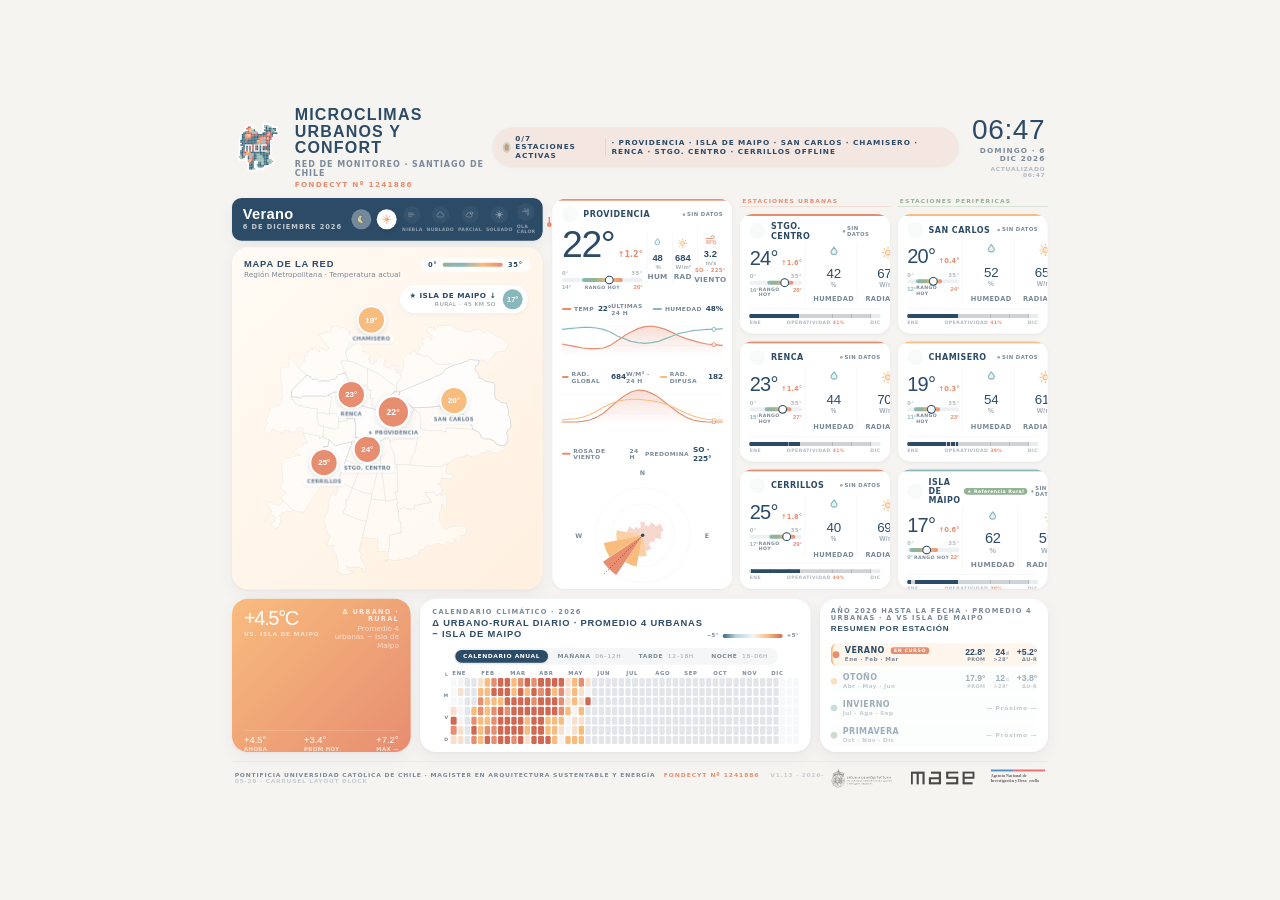
==== index.html @ af2dc2bb "Add files via upload" ====
<!DOCTYPE html>
<html lang="es">
<head>
<meta charset="UTF-8">
<meta name="viewport" content="width=device-width, initial-scale=1">
<meta name="format-detection" content="telephone=no">
<meta name="apple-mobile-web-app-capable" content="yes">
<title>MUC — Microclimas Urbanos y Confort</title>
<link rel="stylesheet" href="style.css">
</head>
<body>

<div class="dashboard-wrap">
  <div class="dashboard" id="dashboard">



    <!-- HEADER -->
    <header class="bar">
      <div class="brand">
        <div class="logo-muc"></div>
        <div class="brand-text">
          <h1 class="heading-font">Microclimas Urbanos y Confort</h1>
          <p>Red de monitoreo · Santiago de Chile</p>
          <div class="fondecyt">FONDECYT Nº 1241886</div>
        </div>
      </div>
      <div class="status-cluster">
        <div class="net-pill" id="netPill"><div class="pulse"></div><span id="netPillText">7/7 Estaciones activas</span><span class="net-offline" id="netOffline" hidden></span></div>
        <div class="clock">
          <div class="time">14:23</div>
          <div class="date">VIERNES · 15 MAY 2026</div>
          <div class="last-update" id="lastUpdate">·</div>
        </div>
      </div>
    </header>

    <!-- MAIN GRID -->
    <div class="main-grid">

      <!-- Left column: daily strip + map -->
      <div class="map-column">

      <!-- DAILY STRIP (now same width as map) -->
    <div class="daily-strip">
      <div class="ds-season">
        <div class="label">Otoño</div>
        <div class="date">15 DE MAYO 2026</div>
      </div>
      <div class="ds-divider"></div>
      <div class="ds-ampm">
        <div class="ds-ampm-icon inactive">
          <svg viewBox="0 0 32 32" fill="none">
            <path d="M21 5 A12 12 0 1 0 25 24 A10 10 0 0 1 21 5 Z" fill="#F4E2A5" stroke="#2C4B66" stroke-width="1.3" stroke-linejoin="round"/>
            <circle cx="9" cy="10" r="0.7" fill="#2C4B66"/>
            <circle cx="6" cy="18" r="0.5" fill="#2C4B66"/>
            <circle cx="13" cy="24" r="0.4" fill="#2C4B66"/>
          </svg>
        </div>
        <div class="ds-ampm-icon">
          <svg viewBox="0 0 32 32" fill="none" stroke="#2C4B66" stroke-width="2" stroke-linecap="round">
            <circle cx="16" cy="16" r="5" fill="#F8BC7E" stroke="#E78D70"/>
            <g stroke="#E78D70">
              <line x1="16" y1="4" x2="16" y2="7"/><line x1="16" y1="25" x2="16" y2="28"/>
              <line x1="4" y1="16" x2="7" y2="16"/><line x1="25" y1="16" x2="28" y2="16"/>
              <line x1="7.5" y1="7.5" x2="9.5" y2="9.5"/><line x1="22.5" y1="22.5" x2="24.5" y2="24.5"/>
              <line x1="7.5" y1="24.5" x2="9.5" y2="22.5"/><line x1="22.5" y1="9.5" x2="24.5" y2="7.5"/>
            </g>
          </svg>
        </div>
      </div>
      <div class="ds-divider"></div>
      <div class="ds-conditions">
        <div class="ds-condition"><div class="ds-condition-icon"><svg viewBox="0 0 24 24" fill="none" stroke="currentColor" stroke-width="1.5" stroke-linecap="round"><line x1="3" y1="8" x2="14" y2="8"/><line x1="3" y1="12" x2="18" y2="12"/><line x1="3" y1="16" x2="12" y2="16"/></svg></div><div class="ds-condition-label">Niebla</div></div>
        <div class="ds-condition"><div class="ds-condition-icon"><svg viewBox="0 0 24 24" fill="none" stroke="currentColor" stroke-width="1.5" stroke-linecap="round" stroke-linejoin="round"><path d="M6,18 a4,4 0 0 1 0,-8 a5,5 0 0 1 10,0 a4,4 0 0 1 0,8 Z"/></svg></div><div class="ds-condition-label">Nublado</div></div>
        <div class="ds-condition"><div class="ds-condition-icon"><svg viewBox="0 0 24 24" fill="none" stroke="currentColor" stroke-width="1.5" stroke-linecap="round" stroke-linejoin="round"><circle cx="16" cy="8" r="3"/><path d="M5,18 a3.5,3.5 0 0 1 0,-7 a4.5,4.5 0 0 1 9,0 a3.5,3.5 0 0 1 0,7 Z"/></svg></div><div class="ds-condition-label">Parcial</div></div>
        <div class="ds-condition active"><div class="ds-condition-icon"><svg viewBox="0 0 24 24" fill="none" stroke="currentColor" stroke-width="2" stroke-linecap="round"><circle cx="12" cy="12" r="4" fill="currentColor"/><line x1="12" y1="3" x2="12" y2="5"/><line x1="12" y1="19" x2="12" y2="21"/><line x1="3" y1="12" x2="5" y2="12"/><line x1="19" y1="12" x2="21" y2="12"/><line x1="5.5" y1="5.5" x2="7" y2="7"/><line x1="17" y1="17" x2="18.5" y2="18.5"/><line x1="5.5" y1="18.5" x2="7" y2="17"/><line x1="17" y1="7" x2="18.5" y2="5.5"/></svg></div><div class="ds-condition-label">Soleado</div></div>
        <div class="ds-condition"><div class="ds-condition-icon"><svg viewBox="0 0 24 24" fill="none" stroke="currentColor" stroke-width="1.5" stroke-linecap="round"><circle cx="9" cy="10" r="2.5"/><line x1="9" y1="3" x2="9" y2="5"/><line x1="3" y1="10" x2="5" y2="10"/><line x1="13" y1="10" x2="15" y2="10"/><path d="M19 6 v10 a2,2 0 0 1 -4,0 v-10 Z"/><line x1="17" y1="18" x2="17" y2="21"/></svg></div><div class="ds-condition-label">Ola Calor</div></div>
      </div>
      <div class="ds-divider"></div>
      <div class="ds-temps">
        <div class="ds-thermo">
          <svg viewBox="0 0 36 56" fill="none">
            <rect x="14" y="4" width="8" height="36" rx="4" stroke="white" stroke-width="1.5"/>
            <circle cx="18" cy="44" r="7" fill="#E78D70"/>
            <rect x="16" y="20" width="4" height="22" fill="#E78D70" rx="2"/>
          </svg>
        </div>
        <div class="ds-temp-vals">
          <div class="ds-temp-row max"><span class="lbl">MAX</span><span class="val">26.4°</span></div>
          <div class="ds-temp-row min"><span class="lbl">MIN</span><span class="val">11.2°</span></div>
        </div>
      </div>
    </div>

      <!-- MAP CARD -->
      <div class="card map-card">
        <div class="map-header">
          <div>
            <div class="card-title heading-font">Mapa de la red</div>
            <div class="card-subtitle">Región Metropolitana · Temperatura actual</div>
          </div>
          <div class="map-legend">
            <span class="legend-label">0°</span>
            <div class="legend-bar"></div>
            <span class="legend-label">35°</span>
          </div>
        </div>
        <div class="out-stations">
          <div class="out-chip">
            <div class="info" style="text-align:right;">
              <div class="name">★ Isla de Maipo ↓</div>
              <div class="dir">RURAL · 45 KM SO</div>
            </div>
            <div class="dot" style="background:#89B8BC;">17°</div>
          </div>
        </div>
        <div class="map-canvas">
          <svg class="map-svg" viewBox="-80 0 766 775" preserveAspectRatio="xMidYMid meet">
            <path class="comuna" d="m 2.8932879,545.28882 26.9306821,26.61678 -9.70698,6.26394 -6.890329,-6.88892 -10.0208833,10.33479 -5.3236384,-4.07085 -8.7680963,10.64586 6.8889155,5.63613 -5.3236384,5.01115 4.6972448,2.81806 -9.3944899,21.29455 -10.333373,1.56528 -11.58616,-12.52504 13.465341,-8.7681 -4.384755,-4.69724 5.636128,-4.07086 -7.202819,-8.76809 -7.515309,-1.25279 -14.718128,18.47508 -5.636129,-2.81807 25.052916,-25.3654 -14.718129,-19.10289 0,-4.07085 11.586161,-6.26252 6.888915,11.58616 7.202819,-3.75836 7.829213,6.57643 15.3445219,-14.40423 z" data-name="Padre_Hurtado"/>
<path class="comuna" d="M 29.732061,571.71047 -7.0724502,536.0937 11.329099,520.65869 -7.6663222,507.00529 -1.1365579,485.63438 C 0.24772948,465.0553 -8.1470757,428.8291 3.0177183,423.89714 L 52.2893,410.83761 l -25.526599,-8.30997 44.52202,-29.087 -10.664245,-19.26549 -0.02121,-6.85357 46.302223,9.49771 -0.59387,7.71751 9.49064,-8.0102 0.29269,3.863 18.11734,5.9274 -3.6919,20.19165 -11.46456,0.27714 -0.27714,26.42731 c -2.17612,-0.50055 -4.35365,3.17439 -6.52977,10.09158 l -8.30996,21.37091 30.27474,0 9.49771,7.71751 -84.294474,125.25468 -29.680875,-5.93731 z" data-name="Maipú"/>
<path class="comuna-active" d="m 134.2097,366.317 -3.6919,20.19165 -11.46456,0.27714 -0.27714,26.42731 c -2.17612,-0.50055 -4.35365,3.17439 -6.52976,10.09158 l -8.30997,21.37091 30.27475,0 9.49771,7.71751 -15.29786,22.79054 36.0452,16.01051 0.65892,-18.7607 34.50679,-92.91552 -0.62357,-6.82104 -46.98376,12.07257 L 134.2097,366.317 z" data-name="Cerrillos"/>
<path class="comuna" d="m 117.29708,328.36717 0.99968,28.31921 -2.61021,-0.18665 0.37329,4.29002 18.09048,5.59512 17.71718,18.46377 47.74307,-12.30871 22.0072,0.3733 -0.55994,-12.30871 -11.56212,0.74517 c 2.48153,-7.16747 1.36732,-28.72078 2.05168,-43.08117 l -2.79826,-0.74517 0,-13.05529 -22.37908,1.11987 0,7.08688 -25.37248,1.53134 1.30511,19.02228 c -10.79009,4.50778 -13.51625,2.6894 -17.70729,2.0121 l -27.29831,-6.87336 z" data-name="Estación_Central"/>
<path class="comuna" d="m 16.761614,129.26875 29.108212,27.69988 8.920807,10.32913 15.023548,11.26802 -44.601203,46.48038 -0.938883,24.88324 5.6333,0.93888 0.469442,2.81665 3.286091,5.16386 4.224976,5.16386 5.6333,4.22498 7.981923,1.87776 1.877767,-4.69441 3.287505,4.69441 7.981923,2.81807 12.67634,0.46944 6.102742,2.81665 12.206898,0.46944 4.224975,-0.46944 -0.469442,33.3346 3.669285,0.73951 -0.0962,14.82559 14.55834,3.35821 0.78901,28.22306 -2.41933,-0.10464 -9.72394,8.21382 0.62498,-7.76417 -47.308981,-9.93322 -1.408325,-9.85969 c -2.0531,-9.06079 -11.702106,-3.76967 -18.311054,-4.22497 1.501648,8.33118 -5.614918,11.12379 -11.737456,14.55411 -3.745635,-6.91013 -16.095346,-6.07729 -24.8832374,-8.45137 l -1.4083251,6.57218 c -10.2400504,0.94596 -18.3393335,-6.56935 -22.0665875,-3.28609 -2.611623,-2.16763 -1.292379,-7.47996 -8.920806,-5.6333 -5.296773,0.14847 -8.195434,1.93716 -2.81665,9.39025 -5.019633,10.29378 -10.657175,5.76622 -16.22119,2.99764 l -5.691274,-13.49221 4.32961,-10.2655 6.314839,-5.06064 c -3.983184,-0.95019 -6.672576,-3.66645 -4.48232,-13.0369 2.768575,-4.22073 7.929606,-6.79418 2.153493,-16.88859 l 7.827799,-5.67996 -1.273997,-8.05828 22.53603,-7.98192 -0.199372,-4.31547 6.9525448,2.72615 5.4537247,-6.86205 -2.3472085,-13.61522 5.1638587,0.46944 c 1.88625061,-29.05307 -9.2955107,-69.94681 -3.2860919,-90.1427 l 23.4749122,-1.87777 -1.876352,-25.8207 z" data-name="Pudahuel"/>
<path class="comuna" d="m 99.664734,289.25645 -0.30542,20.3175 3.645246,0.83283 -0.11171,14.9175 41.18927,9.79606 c 8.73275,2.8619 14.33918,-0.34218 18.25732,-1.89191 l -1.32207,-19.03501 -0.79324,-22.15425 -26.27177,-2.67243 -0.7791,5.12144 -12.91389,-5.89913 -20.594636,0.6674 z" data-name="Lo_Prado"/>
<path class="comuna" d="m 24.274095,249.9294 0.209269,-7.19575 18.117338,0.14988 0.598114,2.2454 6.589152,0.14989 10.182077,-5.09175 16.021819,-0.14847 42.375596,0 4.49222,1.79717 6.58774,-4.19245 4.04257,0 8.83455,6.73762 -9.2842,50.16097 -12.84177,-5.82418 -20.518283,0.66033 0.179576,-13.1571 -4.224975,0.46944 -12.206898,-0.46944 -6.102742,-2.81665 -12.67634,-0.46944 -7.981923,-2.81806 -3.287505,-4.69442 -1.877767,4.69442 -7.981923,-1.87777 -5.6333,-4.22498 -4.224976,-5.16385 -3.286091,-5.16386 -0.469442,-2.81665 -5.631886,-0.9403 z" data-name="Cerro_Navia"/>
<path class="comuna-active" d="m 207.32807,377.15517 17.38349,0.62074 0,-5.58806 -3.72584,0 56.49844,1.24148 29.48998,-13.65906 -21.41898,-75.74413 -63.86952,-17.58568 0.54297,4.23628 c -5.79308,-0.13291 -15.60187,-8.52913 -16.14201,2.48295 l 1.55255,20.17751 -21.41898,1.24148 0.14846,11.00501 22.37908,-1.11987 0,13.05529 2.79827,0.74516 c -0.68295,14.36039 0.43126,35.91229 -2.05169,43.08118 l 11.56213,-0.74517 0.21634,12.3087 -13.5926,-0.0622" data-name="Santiago"/>
<path class="comuna-active" d="m 75.716137,182.65784 -5.900542,-4.09065 -44.602617,46.47897 -0.729614,17.68749 18.117338,0.14988 0.598114,2.2454 6.589152,0.14989 10.182077,-5.09175 16.021819,-0.14847 42.375596,0 4.49222,1.79717 6.58774,-4.19245 4.04257,0 0.0184,-3.47981 4.86551,0.23614 9.37611,-5.22042 16.61427,0 13.29142,9.96856 9.01837,9.3747 11.74877,7.47713 23.25999,10.44366 0.11877,-3.0853 -13.17264,-14.12143 -2.61021,-26.58284 -2.61162,-5.45938 -16.02182,-28.95692 -6.40817,-16.49692 -2.25388,3.79796 -1.7802,0 -0.71124,-2.84918 -8.66346,4.27164 -5.45938,0.11877 -11.74877,15.30918 -4.50918,0.11877 -3.56041,-1.7802 -8.78223,6.17061 -7.23958,0 -0.23755,-1.7802 -4.50919,-0.23613 -0.37188,1.88483 -4.1373,-0.22482 -0.35491,-0.94878 -4.0355,-0.11878 -0.9502,1.42388 -4.0355,-0.23755 -1.30511,2.01775 -6.408158,-7.23958 -3.08672,-0.11877 -1.542654,-1.7802 -1.423879,1.89897 -9.612242,0 -4.154277,-4.39041 -0.118774,-4.27164 -4.268809,-0.11877 z" data-name="Renca"/>
<path class="comuna" d="m 222.22861,270.67816 -0.54297,-4.23629 -23.25999,-10.44366 -11.74877,-7.47714 -9.01837,-9.37469 -13.29142,-9.96857 -16.61428,0 -9.3761,5.22042 -4.86551,-0.23613 -0.0184,3.4798 8.83455,6.73762 -8.37501,44.98581 26.27177,2.67242 0.79324,22.15426 25.35126,-1.52145 0,-7.08687 -0.14846,-11.00501 21.41898,-1.24148 -1.55255,-20.17751 c 0.54155,-11.01067 10.35034,-2.61445 16.14201,-2.48153 z" data-name="Quinta_Normal"/>
<path class="comuna" d="m 285.55657,284.02755 -28.13963,-7.78821 2.54516,-29.16335 -5.78601,-0.2319 0.2319,-23.60924 -4.16701,0 -4.39748,-3.24084 0.46238,-7.63833 -2.77706,-3.00895 2.12945,-1.14674 -0.22906,-37.74056 -0.91485,-0.22907 0,-5.48907 1.14391,-0.22907 0.68578,-4.11751 33.02777,15.73337 50.96836,40.12312 -0.13998,7.84194 -13.12458,8.59135 -2.14783,5.48766 -11.69363,12.17013 -5.00973,0 -7.15899,5.25011 -1.43236,9.54579 -5.48907,10.50022 1.67132,0 -0.25876,8.38915 z" data-name="Recoleta"/>
<path class="comuna" d="m 217.14252,211.43094 -13.73259,5.76197 2.61163,5.45938 2.61021,26.58285 13.17264,14.12142 -0.11877,3.08531 35.72988,9.79747 2.54517,-29.16335 -5.78601,-0.2319 0.23189,-23.60924 -4.167,0 -4.39748,-3.24084 0.46237,-7.63833 -2.77706,-3.00895 -15.73902,-0.46237 -10.64586,2.54658 z" data-name="Independencia"/>
<path class="comuna" d="m 50.110355,153.40257 -4.239115,3.56748 8.920807,10.32913 20.92409,15.35866 4.271637,0.11877 0.118774,4.27164 4.154277,4.39041 9.612242,0 1.423879,-1.89897 1.542654,1.7802 3.08672,0.11877 6.40816,7.23958 1.30511,-2.01775 4.0355,0.23755 0.95019,-1.42388 4.03551,0.11878 0.3549,0.94878 4.13731,0.22482 0.37188,-1.88483 4.50919,0.23613 0.23754,1.7802 7.23959,0 8.78223,-6.17061 3.56041,1.7802 4.50918,-0.11877 11.74877,-15.30918 5.45938,-0.11877 8.66346,-4.27164 0.71124,2.84918 1.7802,0 2.25388,-3.79796 -11.67524,-29.71198 0,-3.62969 20.11247,-0.16402 -7.58318,-21.43171 0,-8.7384 2.63849,-1.81273 -0.16544,-4.78067 3.7923,-1.15381 c 7.94233,-22.191014 8.72567,-10.715144 15.16777,-18.134302 0.34218,-2.764333 -0.2432,-4.865509 -2.96794,-5.440999 l 0,-7.912638 0,-8.243509 -7.08971,0 -2.80251,-5.770456 c -0.25734,-2.482951 1.17644,-2.007853 2.63708,-1.483267 l 1.15381,4.121755 c -0.71972,-4.059539 4.0963,-10.299438 -10.05624,-9.06786 -3.24508,-2.840688 -2.64414,-7.878702 -11.37547,-7.58318 l -4.12176,2.473053 -5.77045,-0.494894 -7.41916,-6.26535 -12.03439,0.329458 -2.80251,15.167774 -36.76351,9.892211 30.82903,40.224934 -3.46143,0 0.16402,4.12175 -15.16777,0 0.16543,-6.594805 -9.72677,0 0.16544,12.694725 -2.1436,-0.32946 c -1.98806,-1.08877 0.27148,0.93888 -7.58318,-4.45121 l 0.329458,-5.77046 c -3.672109,-3.902587 -8.930704,-1.982401 -13.84853,-1.31924 2.859069,2.03471 6.07022,4.5106 7.253722,4.45121 l -9.397317,-0.16544 c -0.17392,1.5469 -1.49175,2.45609 -5.605021,1.81414 l -6.594807,17.96887 -7.089701,0 -0.494894,15.00234 -11.540912,12.19983 0,1.65011 0.0028,0 z" data-name="Quilicura"/>
<path class="comuna" d="m 243.52882,209.34673 2.12945,-1.14674 -0.22906,-37.74056 -0.91485,-0.22907 0,-5.48907 1.14391,-0.22907 0.68578,-4.11751 -46.89044,-20.58615 -10.03643,-1.57376 -20.11247,0.16402 0,3.62686 11.67524,29.71198 6.40816,16.49692 16.02182,28.95692 13.73259,-5.76197 10.64727,-2.54658 15.73903,0.46378 z" data-name="Conchalí"/>
<path class="comuna" d="m 164.60888,490.613 36.82572,16.01192 -12.80925,36.29265 -5.33778,-2.13511 0,18.68011 -9.60659,19.74624 47.49987,20.28214 20.81521,4.27023 -21.3497,86.99518 8.00596,9.60659 -1.06755,1.60204 2.66818,3.20266 -6.93841,2.13511 16.01192,30.42181 -1.06755,13.8768 -5.33637,0 -2.13511,-11.74169 -5.33636,0.53307 -1.06756,-4.8033 -35.22509,3.20408 -2.13511,-6.40533 -2.66818,0.53449 2.13511,10.14107 6.9384,4.27022 4.27022,0 1.06756,2.13511 6.9384,0.53307 -1.06755,2.13511 -22.41726,6.40534 -7.47147,-0.53449 -19.21318,-10.67414 5.87085,-13.87681 -6.40392,-33.62305 -4.80329,-1.06756 -5.87085,-17.07948 3.20267,-8.00454 -5.87085,-1.06756 -3.73574,2.66818 -9.07351,-1.60062 1.60062,-9.07352 6.93841,-19.21459 -3.20267,-4.80188 -4.80329,0 -1.60063,-6.40392 -1.06756,-4.27163 -4.80329,-3.20267 4.27022,-10.67414 -8.00596,-7.47148 2.13511,-10.14107 3.20267,-3.73715 -1.06755,-6.93699 8.00596,-8.00596 2.66818,-36.82572 11.20863,-19.21318 9.60658,5.87085 10.67273,-38.96649 z" data-name="San_Bernardo"/>
<path class="comuna" d="m 201.43602,506.62492 32.80577,13.60533 24.53257,3.8432 -16.77547,79.68773 -20.81522,-4.27023 -47.49986,-20.28214 9.60659,-19.74624 0,-18.68011 5.33778,2.13511 12.80784,-36.29265 z" data-name="El_Bosque"/>
<path class="comuna" d="m 258.77436,524.07204 -24.53257,-3.8432 -32.80577,-13.60533 24.52974,-62.06245 48.15736,13.5629 -15.34876,65.94808 z" data-name="La_Cisterna"/>
<path class="comuna" d="m 165.11367,472.43345 -0.50338,18.17955 36.82573,16.01192 24.52974,-62.06245 -43.59869,-18.58678 -17.2534,46.45776 z" data-name="Lo_Espejo"/>
<path class="comuna" d="m 224.71297,372.18785 28.99651,0.73386 -27.74514,71.64076 -43.59869,-18.58678 17.2534,-46.45776 -0.62357,-6.82104 8.68468,0.15129 -0.35209,4.30557 17.38349,0.62074 0,-5.58664 0.001,0 z" data-name="Pedro_Aguirre_Cerda"/>
<path class="comuna" d="m 225.96434,444.56247 27.74514,-71.64076 23.7464,0.50762 9.60658,86.06195 -7.79103,0.10181 -53.30709,-15.03062 z" data-name="San_Miguel"/>
<path class="comuna" d="m 287.06388,459.49128 -7.79104,0.10181 -5.15113,-1.46913 -15.34735,65.94808 -3.14187,14.92315 42.99634,5.16103 -11.56495,-84.66494 z" data-name="San_Ramón"/>
<path class="comuna" d="m 287.06388,459.49128 11.54798,84.69605 6.70651,0.7989 25.74577,-6.49866 -4.74956,-19.74624 7.49834,0 -2.24965,-70.98892 -9.49912,0 -18.47649,10.66707 -16.52378,1.0718 z" data-name="La_Granja"/>
<path class="comuna" d="m 287.06388,459.49128 -9.57831,-86.06195 29.48999,-13.65906 3.26771,9.05089 3.92097,18.38034 6.61743,16.66518 6.12678,34.31025 4.41162,4.41162 0.24462,5.16245 -9.49913,0 -18.47649,10.66707 -16.52519,1.07321 z" data-name="San_Joaquín"/>
<path class="comuna" d="m 331.06555,538.48757 -25.74576,6.49866 -49.67316,-5.98114 -13.64633,64.75326 -11.49849,46.88054 45.83844,4.20659 -3.54627,25.11796 4.31406,0 -1.43802,11.69504 29.90994,0 3.35538,-16.87162 0,-30.96336 35.08652,-6.71075 -1.24572,-10.83251 -0.86253,-20.99479 -4.79339,-6.51704 -2.01351,-28.76037 -1.82121,0 -2.87603,-18.50053 4.50635,0 -3.85027,-13.01994 z" data-name="La_Pintana"/>
<path class="comuna-active" d="m 325.49164,227.31419 -8.41602,5.3703 -2.14783,5.48766 -11.69363,12.17013 -5.00973,0 -7.15899,5.25011 -1.43236,9.54579 -5.48907,10.50022 1.67132,0 -0.25876,8.38915 9.03958,31.91779 22.41019,-7.11939 0.49631,2.72616 3.9648,0.24744 12.63816,-6.69096 19.57657,-1.73495 8.9208,6.19465 18.1838,-30.7654 -4.3084,-4.67038 -30.97467,-27.75362 -10.65576,-3.9648 5.20487,-14.86801 -14.56118,-0.23189 z" data-name="Providencia"/>
<path class="comuna" d="m 294.59474,315.94393 22.41019,-7.11939 0.4963,2.72615 3.96481,0.24745 12.63816,-6.69096 19.57656,-1.73495 8.92081,6.19465 18.12724,-30.7654 15.21019,9.68294 5.26142,27.4482 -2.05875,17.15442 -7.09112,22.18677 -16.0105,9.83565 -35.91088,-0.22906 -29.96367,3.88845 -3.18146,-9.00848 -12.3893,-43.81644 z" data-name="Ñuñoa"/>
<path class="comuna" d="m 380.72739,278.80431 15.2102,9.68294 5.26142,27.4482 -2.05876,17.15441 15.94688,6.75318 27.21914,0.92616 15.55379,-0.74093 14.07194,5.18507 3.33275,-12.96197 75.73423,4.62938 0.37047,-4.81461 -4.62796,-8.70305 -6.85215,-4.99984 -2.03614,-2.77706 -4.99983,-4.44414 0.37187,-9.25733 -21.66501,-19.07178 -15.18333,-3.33275 -12.03581,-5.74076 -25.36682,3.51798 -0.92615,-8.88828 -35.55173,4.62796 -46.10709,0.92615 4.33809,4.88107 z" data-name="La_Reina"/>
<path class="comuna" d="m 326.90845,438.17835 -6.12678,-34.31025 -6.61743,-16.66518 -4.00298,-18.42983 29.96367,-3.88845 35.91087,0.22907 16.01051,-9.83566 -6.90588,42.56649 -15.14232,29.73885 0,12.58867 -43.08966,-1.99371 z" data-name="Macul"/>
<path class="comuna" d="m 495.53841,667.46526 c -4.97156,1.15098 -9.08766,-0.97282 -13.36636,-3.10369 -6.95679,-6.44068 -11.24681,5.27981 -16.52096,7.94799 -6.94971,-1.73354 -14.23172,-6.02356 -21.82904,-3.8135 -5.54139,4.19386 -11.46738,10.12269 -19.27397,6.46896 -5.73228,-5.50039 -12.76401,3.2875 -12.35395,9.2234 -5.49756,0.78334 -12.88137,-1.23299 -16.849,5.28263 -6.64995,20.23972 -5.0267,13.46251 -13.55584,12.54484 -6.53118,1.14957 -7.74861,14.26 -16.45308,11.19024 -1.72364,-6.91578 -5.22749,-1.41398 -9.77626,-0.74799 -7.20141,-2.24682 -12.51232,5.58664 -20.06864,2.85341 -6.55097,2.97785 -13.1684,3.47415 -19.9244,0.14706 -7.28201,-2.1337 -17.44429,-1.22734 -19.93148,7.36401 l 9.03817,-13.86126 0.90494,-17.3043 3.35538,-16.87162 0,-30.96335 35.08653,-6.71076 -1.24572,-10.83251 -0.86253,-20.99479 -4.7934,-6.51703 -2.0135,-28.76038 18.45528,-6.52269 12.49817,5.49897 15.99779,-2.00078 -0.50055,-8.99858 48.9902,-9.49912 -18.99684,-28.49455 26.99573,0.50055 9.99826,9.49913 6.99779,-7.49976 2.50133,5.99952 7.49834,-0.99968 6.50007,-2.49992 2.99906,0.50055 0.50054,33.99493 -14.49754,-5.49897 -2.99906,24.49722 -4.00015,-0.50055 -0.50055,21.9973 7.49976,9.49913 1.99937,12.49817 13.49786,6.49866 6.50007,-8.49802 53.99145,-3.00047 -0.50055,8.49944 c -1.60628,0 -6.56511,0.8696 -4.99984,3.99874 0.97,1.93856 1.2231,3.60848 0.50055,6.50007 -0.62356,2.50133 -0.86818,5.92175 -3.4996,7.49975 -2.64556,1.58649 -3.5604,2.1747 -6.49866,0.99969 -1.81131,-0.72538 -4.167,-2.83079 -4.99983,0.50055 -0.84415,3.37375 0.99968,3.32144 0.99968,6.99779 0,3.9549 -2.26802,3.57313 -2.99905,6.50007 -0.56418,2.26095 -2.58476,4.49929 -5.49897,4.49929 -2.29348,0 -5.5216,-0.0891 -5.99953,-1.99937 -0.10604,-0.42703 -0.9106,-6.3813 -1.50023,-6.50007 -1.3857,-0.27573 -6.72631,-0.45389 -4.99842,3.00046 0.91343,1.82969 1.48326,4.03268 0,6.9978 -0.49914,0.99402 -0.99969,1.99371 -1.49882,2.99339 z" data-name="Puente_Alto"/>
<path class="comuna" d="m 326.90845,438.17835 4.41162,4.41162 0.24462,5.16244 2.24964,70.98892 -7.49834,0 4.74956,19.74624 3.84886,13.01711 -4.50636,0 2.87604,18.50053 1.82121,0 18.45528,-6.5227 12.49817,5.49898 15.99779,-2.00079 -0.50055,-8.99857 48.9902,-9.49913 -18.99684,-28.49454 26.99573,0.50055 9.99826,9.49912 6.70651,-7.13919 7.81507,-6.67116 -4.38475,-12.39072 -10.65294,-8.10211 0.73951,-2.76292 11.4377,0 -0.76214,-14.86942 33.9313,3.04996 -0.57125,-13.9164 -19.25276,-1.52428 -0.38178,-20.77845 5.52726,-6.67257 -8.57721,0 -4.76512,4.76653 -6.48169,2.09693 -36.02682,-0.76355 -52.75563,-4.14579 -43.18015,-1.98664 z" data-name="La_Florida"/>
<path class="comuna" d="m 550.99898,336.88075 -75.73423,-4.62938 -3.33275,12.96197 -14.07194,-5.18507 -15.55379,0.74093 -27.21914,-0.92616 -15.94688,-6.75318 -7.09111,22.18678 -6.90588,42.56648 -15.14233,29.73885 0.0905,12.58302 52.75563,4.14579 36.02682,0.76355 6.48169,-2.09693 4.76512,-4.76653 8.5772,0 2.88028,-4.78067 3.40628,0.37894 16.27634,-14.38301 15.51985,-0.37895 5.67714,-4.92065 9.46236,-0.37895 0,-4.92065 17.03281,7.94799 10.22026,1.13542 15.51844,-13.24759 12.49111,0 6.05608,-4.92065 5.67855,-0.75648 15.51844,6.81256 9.84131,-0.37895 13.24758,-7.1915 8.70447,0.37894 -0.37895,-7.1915 -2.6498,-6.43362 -12.86864,-1.51437 -4.16276,-3.40628 -6.43502,-0.37895 -9.08483,-11.35568 -3.40628,0 -3.78523,-3.40628 -19.68262,-0.75648 -9.08482,-6.43503 -0.75648,-5.2996 -8.32694,-9.08483 -14.60784,-6.4633 z" data-name="Peñalolén"/>
<path class="comuna-active" d="m 643.20044,384.98297 -12.86864,-1.51438 -4.16276,-3.40628 -6.43502,-0.37894 -9.08483,-11.35569 -3.40628,0 -3.78523,-3.40628 -19.68262,-0.75648 -9.08482,-6.43502 -0.75648,-5.2996 -8.32694,-9.08483 -14.60925,-6.46755 0.37046,-4.81461 -4.62796,-8.70305 -6.85215,-4.99984 -2.03613,-2.77705 -4.99984,-4.44415 0.37188,-9.25733 -21.66502,-19.07178 -15.18333,-3.33275 -12.0358,-5.74076 -25.36682,3.51798 -0.92616,-8.88828 -35.55172,4.62796 -46.06185,1.03079 -30.93083,-27.64898 -10.65576,-3.96481 5.20486,-14.86801 121.36482,-51.91997 12.03439,-14.70681 28.07742,-13.37061 15.70933,-1.67132 10.36165,-6.6853 6.01649,0.33511 7.35412,-6.3516 16.04444,2.34014 11.69928,0 0,9.69283 -7.68923,5.34768 -3.34265,9.35914 0,3.67635 8.02293,10.02796 2.67384,5.68278 -0.66882,7.35412 4.01147,2.00503 2.00644,-0.3337 13.70289,8.69032 23.39855,4.68028 4.01147,6.01649 -0.66882,30.75267 2.00503,1.67133 0,6.6853 17.38207,12.03298 15.37563,2.00502 6.35019,25.06847 -1.67133,8.02152 6.68672,13.0369 1.67132,24.73477 -10.02795,8.35663 -3.34265,9.02544 4.68027,6.6853 -1.33621,18.38458 -3.00895,0 -5.73511,10.80989 z" data-name="Las_Condes"/>
<path class="comuna" d="m 330.77993,202.34611 c -0.93606,4.5304 0.15695,9.36056 -0.43975,13.90509 l -0.13998,7.84194 -4.70856,3.22105 14.55835,0.2333 121.36481,-51.91996 12.0344,-14.70682 18.15551,-8.77658 -4.75239,-5.55977 -35.70585,2.49143 -10.79433,-7.47289 -13.5629,-13.00862 -8.85859,-4.70573 -10.51719,0 -1.66002,-1.93716 -3.87431,-0.55428 -2.49143,-3.87572 -4.98287,0.55428 -3.87431,3.0443 -4.36778,-8.60124 -8.60973,-4.66897 -3.04431,6.64288 -3.8743,2.2143 -11.07147,0.83 -8.02717,9.13432 -6.92003,7.19575 6.36574,5.2586 -1.10714,16.05434 -3.87431,3.59716 0.27714,9.6886 0.23755,0.35208 -5.93165,2.69505 -0.26866,5.39151 2.96512,4.58271 -0.26866,7.00911 -6.47037,5.39151 -5.76056,8.45843 z" data-name="Vitacura"/>
<path class="comuna" d="m 390.52911,121.12139 3.87431,-3.0443 4.98287,-0.55429 2.49143,3.87573 3.87431,0.55428 1.66001,1.93715 10.51719,0 8.85859,4.70573 13.56291,13.00863 10.79433,7.47288 35.70585,-2.49143 4.75239,5.55977 9.92332,-4.59402 15.70933,-1.67133 10.36165,-6.6853 6.01649,0.33512 7.35411,-6.35161 16.04445,2.34014 11.69927,0 0.37754,0.26017 8.06252,-1.55113 1.85938,4.03126 7.44178,-1.24007 -0.31107,5.27133 2.48154,3.72159 17.36227,-15.19322 0,-3.10086 8.37218,-5.27132 0.30966,-9.30258 26.66486,-4.03126 5.89064,-4.34093 8.37218,-17.054021 -59.84109,-37.206082 -4.33951,-0.620737 -8.9915,7.751444 -11.16338,-12.402028 -38.44614,10.231567 -30.69612,-11.471628 -17.98442,-10.542642 -33.17624,3.410522 0,3.720184 -9.9219,8.370767 -5.58099,-4.340921 2.7912,-4.650584 -6.82104,-1.240061 -1.24006,4.340921 -6.82105,-1.859385 -5.58098,2.480123 -0.61932,4.960245 4.96165,7.751444 13.95176,10.852304 -4.65059,1.551138 0.9304,6.200306 -5.58098,3.410522 -4.65059,-11.161966 -3.72159,0.309662 -3.09945,3.100861 -9.92332,4.961659 -0.61932,8.991505 3.7216,4.650584 -13.02277,7.441782 4.03126,6.511385 -9.61224,8.37076 0.65043,9.53024 z" data-name="Lo_Barnechea"/>
<path class="comuna" d="m 181.834,108.06469 0,8.7384 7.58318,21.43171 10.03643,1.57376 46.89044,20.58615 33.02777,15.73337 50.96836,40.12312 c 0.59529,-4.54453 -0.49772,-9.37611 0.43975,-13.90509 l 5.76056,-8.45702 6.47037,-5.39151 0.26866,-7.0091 0.53873,0.89929 -8.6267,-8.6267 -3.95349,0.7183 -5.75066,-4.6732 10.06471,0 0.35916,-5.39151 -12.94076,-1.43802 0.71972,-2.87604 8.6267,-8.98585 -9.70416,-1.07745 -1.07886,3.23519 -4.31265,0 -0.71971,1.79717 -3.95349,-0.71831 -1.43802,5.75066 -18.69142,-7.90839 2.51689,-19.40972 -5.39151,-6.82953 -6.47038,-0.35915 -7.54783,4.67321 -5.39151,11.86189 -5.75066,-0.71831 -2.87604,6.47038 -10.06471,-4.67321 3.23519,-7.90839 -6.47038,-0.35915 5.03236,-14.01821 -2.51689,-3.95349 -10.06471,0.35915 0,-5.39151 -11.86189,-2.87462 4.31264,-14.377362 -5.39151,-5.032359 1.07887,-2.874623 -8.6267,-4.314056 -1.07887,4.314056 -5.03236,0 -1.07886,-1.79717 -2.87604,0 1.07887,3.59434 -6.10981,6.109812 -5.75067,0 0.71831,3.59434 -4.31265,4.314052 -5.03235,0 -2.51548,5.75066 -6.34594,-0.27996 z" data-name="Huechuraba"/>
          </svg>
          <div class="station-marker" style="top:30.6%; left:37.4%;">
            <div class="pin" style="background:#E78D70;">23°</div>
            <div class="label">RENCA</div>
          </div>
          <div class="station-marker" style="top:51.0%; left:43.0%;">
            <div class="pin" style="background:#E78D70;">24°</div>
            <div class="label">STGO. CENTRO</div>
          </div>
          <div class="station-marker star" style="top:37.0%; left:52.0%;">
            <div class="pin" style="background:#E78D70;">22°</div>
            <div class="label">★ PROVIDENCIA</div>
          </div>
          <div class="station-marker" style="top:32.8%; left:73.2%;">
            <div class="pin" style="background:#F8BC7E;">20°</div>
            <div class="label">SAN CARLOS</div>
          </div>
          <div class="station-marker" style="top:56.0%; left:28.0%;">
            <div class="pin" style="background:#E78D70;">25°</div>
            <div class="label">CERRILLOS</div>
          </div>
          <div class="station-marker" style="top:2.6%; left:44.4%;">
            <div class="pin" style="background:#F8BC7E;">19°</div>
            <div class="label">CHAMISERO</div>
          </div>
        </div>
      </div>
      </div><!-- end map-column -->

      <!-- STATION CARDS -->
      <div class="stations-col">

        <div class="group-header urban" style="grid-column: 2;">Estaciones Urbanas</div>
        <div class="group-header peripheral" style="grid-column: 3;">Estaciones Periféricas</div>

        
        <div class="station-card s-providencia" data-station-key="providencia">
          <div class="sc-header">
            <div class="sc-name">Providencia</div>
            <div class="sc-status">2 MIN</div>
          </div>
          <div class="sc-body">
            <div class="sc-top-row">
              <div class="sc-left">
                <div class="sc-temp-row">
                  <span class="sc-temp-big">22°</span>
                  <span class="sc-temp-trend up">↑1.2°</span>
                </div>
                <div class="sc-range-block">
                  <div class="sc-range-ends"><span>0°</span><span>35°</span></div>
                  <div class="sc-range-track">
                    <div class="sc-range-fill" style="left:25.0%; width:50.0%;"></div>
                    <div class="sc-range-pin" style="left:58.3%;"></div>
                  </div>
                  <div class="sc-range-nums">
                    <span class="min-num">14°</span>
                    <span class="span-lbl">RANGO HOY</span>
                    <span class="max-num">26°</span>
                  </div>
                </div>
              </div>
              <div class="sc-metric">
                <div class="icon hum"><svg viewBox="0 0 24 24" fill="none" stroke="currentColor" stroke-width="1.8" stroke-linecap="round" stroke-linejoin="round"><path d="M12 3 L7 10 a5,5 0 1 0 10,0 Z" fill="currentColor" fill-opacity="0.2"/></svg></div>
                <div class="val-block"><span class="val">48<span class="u">%</span></span></div>
              </div>
              <div class="sc-metric">
                <div class="icon rad"><svg viewBox="0 0 24 24" fill="none" stroke="currentColor" stroke-width="1.8" stroke-linecap="round"><circle cx="12" cy="12" r="4" fill="currentColor" fill-opacity="0.3"/><line x1="12" y1="3" x2="12" y2="5"/><line x1="12" y1="19" x2="12" y2="21"/><line x1="3" y1="12" x2="5" y2="12"/><line x1="19" y1="12" x2="21" y2="12"/><line x1="5.5" y1="5.5" x2="7" y2="7"/><line x1="17" y1="17" x2="18.5" y2="18.5"/><line x1="5.5" y1="18.5" x2="7" y2="17"/><line x1="17" y1="7" x2="18.5" y2="5.5"/></svg></div>
                <div class="val-block"><span class="val">684<span class="u">W/m²</span></span></div>
              </div>
              <div class="sc-metric">
                <div class="icon wind"><svg viewBox="0 0 24 24" fill="none" stroke="currentColor" stroke-width="1.8" stroke-linecap="round"><path d="M3 9 h13 a3,3 0 1 0 -3,-3 M3 14 h17 a3,3 0 1 1 -3,3 M3 18 h9"/></svg></div>
                <div class="val-block">
                  <span class="val">3.2<span class="u">m/s</span></span>
                  <div class="sub dir">SO · 225°</div>
                </div>
              </div>
            </div>
            <div class="sc-chart-multi">
              <div class="sc-chart-legend">
                <span class="lgd-item"><span class="lgd-swatch" style="background:#E78D70;"></span>Temp <strong>22°</strong></span>
                <span class="lgd-item">Últimas 24 h</span>
                <span class="lgd-item"><span class="lgd-swatch" style="background:#89B8BC;"></span>Humedad <strong>48%</strong></span>
              </div>
              <svg viewBox="0 0 280 58" preserveAspectRatio="none">
                <defs>
                  <linearGradient id="tempG1" x1="0" x2="0" y1="0" y2="1">
                    <stop offset="0%" stop-color="#E78D70" stop-opacity="0.3"/>
                    <stop offset="100%" stop-color="#E78D70" stop-opacity="0"/>
                  </linearGradient>
                </defs>
                <line x1="0" y1="14" x2="280" y2="14" stroke="rgba(44,75,102,0.05)" stroke-width="1"/>
                <line x1="0" y1="42" x2="280" y2="42" stroke="rgba(44,75,102,0.05)" stroke-width="1"/>
                <path d="M0,40 L12,42 L24,44 L36,46 L48,47 L60,47 L72,46 L84,42 L96,35 L108,28 L120,22 L132,17 L144,14 L156,13 L168,15 L180,18 L192,23 L204,28 L216,32 L228,35 L240,38 L252,40 L264,41 L280,42 L280,58 L0,58 Z" fill="url(#tempG1)"/>
                <path d="M0,40 L12,42 L24,44 L36,46 L48,47 L60,47 L72,46 L84,42 L96,35 L108,28 L120,22 L132,17 L144,14 L156,13 L168,15 L180,18 L192,23 L204,28 L216,32 L228,35 L240,38 L252,40 L264,41 L280,42" fill="none" stroke="#E78D70" stroke-width="1.8" stroke-linejoin="round"/>
                <path d="M0,18 L12,17 L24,16 L36,15 L48,15 L60,16 L72,18 L84,22 L96,28 L108,32 L120,36 L132,38 L144,39 L156,38 L168,36 L180,32 L192,28 L204,24 L216,22 L228,20 L240,19 L252,18 L264,18 L280,17" fill="none" stroke="#89B8BC" stroke-width="1.8" stroke-linejoin="round"/>
                <circle cx="264" cy="41" r="3" fill="white" stroke="#E78D70" stroke-width="1.5"/>
                <circle cx="264" cy="18" r="3" fill="white" stroke="#89B8BC" stroke-width="1.5"/>
              </svg>
            </div>
            <div class="sc-chart-multi">
              <div class="sc-chart-legend">
                <span class="lgd-item"><span class="lgd-swatch" style="background:#E78D70;"></span>Rad. global <strong>684</strong></span>
                <span class="lgd-item">W/m² · 24 h</span>
                <span class="lgd-item"><span class="lgd-swatch" style="background:#F8BC7E;"></span>Rad. difusa <strong>182</strong></span>
              </div>
              <svg viewBox="0 0 280 58" preserveAspectRatio="none">
                <defs>
                  <linearGradient id="radG1" x1="0" x2="0" y1="0" y2="1">
                    <stop offset="0%" stop-color="#E78D70" stop-opacity="0.3"/>
                    <stop offset="100%" stop-color="#E78D70" stop-opacity="0"/>
                  </linearGradient>
                </defs>
                <line x1="0" y1="14" x2="280" y2="14" stroke="rgba(44,75,102,0.05)" stroke-width="1"/>
                <line x1="0" y1="42" x2="280" y2="42" stroke="rgba(44,75,102,0.05)" stroke-width="1"/>
                <path d="M0,55 L12,55 L24,55 L36,54 L48,52 L60,48 L72,42 L84,33 L96,24 L108,16 L120,10 L132,7 L144,8 L156,12 L168,18 L180,26 L192,34 L204,42 L216,48 L228,52 L240,54 L252,55 L264,55 L280,55 L280,58 L0,58 Z" fill="url(#radG1)"/>
                <path d="M0,55 L12,55 L24,55 L36,54 L48,52 L60,48 L72,42 L84,33 L96,24 L108,16 L120,10 L132,7 L144,8 L156,12 L168,18 L180,26 L192,34 L204,42 L216,48 L228,52 L240,54 L252,55 L264,55 L280,55" fill="none" stroke="#E78D70" stroke-width="1.8" stroke-linejoin="round"/>
                <path d="M0,52 L12,51 L24,50 L36,48 L48,44 L60,39 L72,33 L84,28 L96,24 L108,22 L120,21 L132,21 L144,22 L156,23 L168,25 L180,28 L192,32 L204,37 L216,42 L228,46 L240,49 L252,51 L264,52 L280,52" fill="none" stroke="#F8BC7E" stroke-width="1.6" stroke-linejoin="round"/>
                <circle cx="264" cy="55" r="3" fill="white" stroke="#E78D70" stroke-width="1.5"/>
                <circle cx="264" cy="52" r="2.5" fill="white" stroke="#F8BC7E" stroke-width="1.5"/>
              </svg>
            </div>
            <div class="sc-windrose">
              <div class="sc-chart-legend">
                <span class="lgd-item"><span class="lgd-swatch" style="background:#E78D70;"></span>Rosa de viento</span>
                <span class="lgd-item">24 h</span>
                <span class="lgd-item">Predomina <strong>SO · 225°</strong></span>
              </div>
              <div class="sc-windrose-svg-wrap">
                <svg viewBox="0 0 200 200" preserveAspectRatio="xMidYMid meet"><circle cx="100" cy="100" r="22" fill="none" stroke="rgba(44,75,102,0.08)" stroke-width="0.7"/><circle cx="100" cy="100" r="45" fill="none" stroke="rgba(44,75,102,0.08)" stroke-width="0.7"/><circle cx="100" cy="100" r="68" fill="none" stroke="rgba(44,75,102,0.08)" stroke-width="0.7"/><path d="M 100 100 L 96.31 81.47 A 18.89 18.89 0 0 1 103.69 81.47 Z" fill="rgba(231,141,112,0.35)"/><path d="M 100 100 L 102.95 85.18 A 15.11 15.11 0 0 1 108.40 87.44 Z" fill="rgba(231,141,112,0.35)"/><path d="M 100 100 L 112.59 81.15 A 22.67 22.67 0 0 1 118.85 87.41 Z" fill="rgba(231,141,112,0.35)"/><path d="M 100 100 L 125.13 83.21 A 30.22 30.22 0 0 1 129.64 94.10 Z" fill="rgba(231,141,112,0.35)"/><path d="M 100 100 L 125.94 94.84 A 26.44 26.44 0 0 1 125.94 105.16 Z" fill="rgba(231,141,112,0.35)"/><path d="M 100 100 L 118.53 103.69 A 18.89 18.89 0 0 1 115.71 110.49 Z" fill="rgba(231,141,112,0.35)"/><path d="M 100 100 L 112.56 108.40 A 15.11 15.11 0 0 1 108.40 112.56 Z" fill="rgba(231,141,112,0.35)"/><path d="M 100 100 L 112.59 118.85 A 22.67 22.67 0 0 1 104.42 122.23 Z" fill="rgba(231,141,112,0.35)"/><path d="M 100 100 L 105.90 129.64 A 30.22 30.22 0 0 1 94.10 129.64 Z" fill="rgba(248,188,126,0.7)"/><path d="M 100 100 L 91.16 144.46 A 45.33 45.33 0 0 1 74.81 137.69 Z" fill="#F8BC7E"/><path d="M 100 100 L 62.22 156.54 A 68.00 68.00 0 0 1 43.46 137.78 Z" fill="#E78D70"/><path d="M 100 100 L 52.88 131.48 A 56.67 56.67 0 0 1 44.42 111.06 Z" fill="#F8BC7E"/><path d="M 100 100 L 62.95 107.37 A 37.78 37.78 0 0 1 62.95 92.63 Z" fill="rgba(248,188,126,0.7)"/><path d="M 100 100 L 77.77 95.58 A 22.67 22.67 0 0 1 81.15 87.41 Z" fill="rgba(231,141,112,0.35)"/><path d="M 100 100 L 87.44 91.60 A 15.11 15.11 0 0 1 91.60 87.44 Z" fill="rgba(231,141,112,0.35)"/><path d="M 100 100 L 93.70 90.58 A 11.33 11.33 0 0 1 97.79 88.88 Z" fill="rgba(231,141,112,0.35)"/><line x1="100" y1="100" x2="44.85" y2="155.15" stroke="#2C4B66" stroke-width="1.2" stroke-dasharray="2 2" opacity="0.6"/><circle cx="100" cy="100" r="2.5" fill="#2C4B66"/><text x="100" y="14" text-anchor="middle" font-size="9" fill="#7B8A99" font-weight="700" letter-spacing="0.5">N</text><text x="192" y="104" text-anchor="middle" font-size="9" fill="#7B8A99" font-weight="700" letter-spacing="0.5">E</text><text x="100" y="196" text-anchor="middle" font-size="9" fill="#7B8A99" font-weight="700" letter-spacing="0.5">S</text><text x="9" y="104" text-anchor="middle" font-size="9" fill="#7B8A99" font-weight="700" letter-spacing="0.5">W</text></svg>
              </div>
            </div>
          </div>
        
          <div class="sc-uptime" data-station="providencia">
            <svg class="sc-uptime-svg" viewBox="0 0 365 6" preserveAspectRatio="none"></svg>
            <div class="sc-uptime-caption">
              <span>Ene</span>
              <span class="sc-uptime-pct">Operatividad <strong>—</strong></span>
              <span>Dic</span>
            </div>
          </div>
        </div>
        <div class="station-card s-chamisero" data-station-key="chamisero">
          <div class="sc-header">
            <div class="sc-name">Chamisero</div>
            <div class="sc-status">5 MIN</div>
          </div>
          <div class="sc-body">
            <div class="sc-left">
              <div class="sc-temp-row">
                <span class="sc-temp-big">19°</span>
                <span class="sc-temp-trend up">↑0.3°</span>
              </div>
              <div class="sc-range-block">
                <div class="sc-range-ends"><span>0°</span><span>35°</span></div>
                <div class="sc-range-track">
                  <div class="sc-range-fill" style="left:12.5%; width:50.0%;"></div>
                  <div class="sc-range-pin" style="left:45.8%;"></div>
                </div>
                <div class="sc-range-nums">
                  <span class="min-num">11°</span>
                  <span class="span-lbl">RANGO HOY</span>
                  <span class="max-num">23°</span>
                </div>
              </div>
            </div>
            <div class="isla-metric-col">
              <div class="icon hum"><svg viewBox="0 0 24 24" fill="none" stroke="currentColor" stroke-width="1.8" stroke-linecap="round" stroke-linejoin="round"><path d="M12 3 L7 10 a5,5 0 1 0 10,0 Z" fill="currentColor" fill-opacity="0.2"/></svg></div>
              <div class="val">54<span class="u">%</span></div>
              <div class="lbl">Humedad</div>
            </div>
            <div class="isla-metric-col">
              <div class="icon rad"><svg viewBox="0 0 24 24" fill="none" stroke="currentColor" stroke-width="1.8" stroke-linecap="round"><circle cx="12" cy="12" r="4" fill="currentColor" fill-opacity="0.3"/><line x1="12" y1="3" x2="12" y2="5"/><line x1="12" y1="19" x2="12" y2="21"/><line x1="3" y1="12" x2="5" y2="12"/><line x1="19" y1="12" x2="21" y2="12"/><line x1="5.5" y1="5.5" x2="7" y2="7"/><line x1="17" y1="17" x2="18.5" y2="18.5"/><line x1="5.5" y1="18.5" x2="7" y2="17"/><line x1="17" y1="7" x2="18.5" y2="5.5"/></svg></div>
              <div class="val">612<span class="u">W/m²</span></div>
              <div class="lbl">Radiación</div>
            </div>
            <div class="isla-metric-col">
              <div class="icon wind" style="color:var(--coral);"><svg viewBox="0 0 24 24" fill="none" stroke="currentColor" stroke-width="1.8" stroke-linecap="round"><path d="M3 9 h13 a3,3 0 1 0 -3,-3 M3 14 h17 a3,3 0 1 1 -3,3 M3 18 h9"/></svg></div>
              <div class="val">2.1<span class="u">m/s</span></div>
              <div class="lbl">Viento · S · 180°</div>
            </div>
          </div>
        
          <div class="sc-uptime" data-station="chamisero">
            <svg class="sc-uptime-svg" viewBox="0 0 365 6" preserveAspectRatio="none"></svg>
            <div class="sc-uptime-caption">
              <span>Ene</span>
              <span class="sc-uptime-pct">Operatividad <strong>—</strong></span>
              <span>Dic</span>
            </div>
          </div>
        </div>
        <div class="station-card s-renca" data-station-key="renca">
          <div class="sc-header">
            <div class="sc-name">Renca</div>
            <div class="sc-status">2 MIN</div>
          </div>
          <div class="sc-body">
            <div class="sc-left">
              <div class="sc-temp-row">
                <span class="sc-temp-big">23°</span>
                <span class="sc-temp-trend up">↑1.4°</span>
              </div>
              <div class="sc-range-block">
                <div class="sc-range-ends"><span>0°</span><span>35°</span></div>
                <div class="sc-range-track">
                  <div class="sc-range-fill" style="left:29.2%; width:50.0%;"></div>
                  <div class="sc-range-pin" style="left:62.5%;"></div>
                </div>
                <div class="sc-range-nums">
                  <span class="min-num">15°</span>
                  <span class="span-lbl">RANGO HOY</span>
                  <span class="max-num">27°</span>
                </div>
              </div>
            </div>
            <div class="isla-metric-col">
              <div class="icon hum"><svg viewBox="0 0 24 24" fill="none" stroke="currentColor" stroke-width="1.8" stroke-linecap="round" stroke-linejoin="round"><path d="M12 3 L7 10 a5,5 0 1 0 10,0 Z" fill="currentColor" fill-opacity="0.2"/></svg></div>
              <div class="val">44<span class="u">%</span></div>
              <div class="lbl">Humedad</div>
            </div>
            <div class="isla-metric-col">
              <div class="icon rad"><svg viewBox="0 0 24 24" fill="none" stroke="currentColor" stroke-width="1.8" stroke-linecap="round"><circle cx="12" cy="12" r="4" fill="currentColor" fill-opacity="0.3"/><line x1="12" y1="3" x2="12" y2="5"/><line x1="12" y1="19" x2="12" y2="21"/><line x1="3" y1="12" x2="5" y2="12"/><line x1="19" y1="12" x2="21" y2="12"/><line x1="5.5" y1="5.5" x2="7" y2="7"/><line x1="17" y1="17" x2="18.5" y2="18.5"/><line x1="5.5" y1="18.5" x2="7" y2="17"/><line x1="17" y1="7" x2="18.5" y2="5.5"/></svg></div>
              <div class="val">702<span class="u">W/m²</span></div>
              <div class="lbl">Radiación</div>
            </div>
            <div class="isla-metric-col">
              <div class="icon wind" style="color:var(--coral);"><svg viewBox="0 0 24 24" fill="none" stroke="currentColor" stroke-width="1.8" stroke-linecap="round"><path d="M3 9 h13 a3,3 0 1 0 -3,-3 M3 14 h17 a3,3 0 1 1 -3,3 M3 18 h9"/></svg></div>
              <div class="val">3.6<span class="u">m/s</span></div>
              <div class="lbl">Viento · SO · 225°</div>
            </div>
          </div>
        
          <div class="sc-uptime" data-station="renca">
            <svg class="sc-uptime-svg" viewBox="0 0 365 6" preserveAspectRatio="none"></svg>
            <div class="sc-uptime-caption">
              <span>Ene</span>
              <span class="sc-uptime-pct">Operatividad <strong>—</strong></span>
              <span>Dic</span>
            </div>
          </div>
        </div>
        <div class="station-card s-stgocentro" data-station-key="stgocentro">
          <div class="sc-header">
            <div class="sc-name">Stgo. Centro</div>
            <div class="sc-status">3 MIN</div>
          </div>
          <div class="sc-body">
            <div class="sc-left">
              <div class="sc-temp-row">
                <span class="sc-temp-big">24°</span>
                <span class="sc-temp-trend up">↑1.6°</span>
              </div>
              <div class="sc-range-block">
                <div class="sc-range-ends"><span>0°</span><span>35°</span></div>
                <div class="sc-range-track">
                  <div class="sc-range-fill" style="left:33.3%; width:50.0%;"></div>
                  <div class="sc-range-pin" style="left:66.7%;"></div>
                </div>
                <div class="sc-range-nums">
                  <span class="min-num">16°</span>
                  <span class="span-lbl">RANGO HOY</span>
                  <span class="max-num">28°</span>
                </div>
              </div>
            </div>
            <div class="isla-metric-col">
              <div class="icon hum"><svg viewBox="0 0 24 24" fill="none" stroke="currentColor" stroke-width="1.8" stroke-linecap="round" stroke-linejoin="round"><path d="M12 3 L7 10 a5,5 0 1 0 10,0 Z" fill="currentColor" fill-opacity="0.2"/></svg></div>
              <div class="val">42<span class="u">%</span></div>
              <div class="lbl">Humedad</div>
            </div>
            <div class="isla-metric-col">
              <div class="icon rad"><svg viewBox="0 0 24 24" fill="none" stroke="currentColor" stroke-width="1.8" stroke-linecap="round"><circle cx="12" cy="12" r="4" fill="currentColor" fill-opacity="0.3"/><line x1="12" y1="3" x2="12" y2="5"/><line x1="12" y1="19" x2="12" y2="21"/><line x1="3" y1="12" x2="5" y2="12"/><line x1="19" y1="12" x2="21" y2="12"/><line x1="5.5" y1="5.5" x2="7" y2="7"/><line x1="17" y1="17" x2="18.5" y2="18.5"/><line x1="5.5" y1="18.5" x2="7" y2="17"/><line x1="17" y1="7" x2="18.5" y2="5.5"/></svg></div>
              <div class="val">678<span class="u">W/m²</span></div>
              <div class="lbl">Radiación</div>
            </div>
            <div class="isla-metric-col">
              <div class="icon wind" style="color:var(--coral);"><svg viewBox="0 0 24 24" fill="none" stroke="currentColor" stroke-width="1.8" stroke-linecap="round"><path d="M3 9 h13 a3,3 0 1 0 -3,-3 M3 14 h17 a3,3 0 1 1 -3,3 M3 18 h9"/></svg></div>
              <div class="val">2.8<span class="u">m/s</span></div>
              <div class="lbl">Viento · SO · 225°</div>
            </div>
          </div>
        
          <div class="sc-uptime" data-station="stgocentro">
            <svg class="sc-uptime-svg" viewBox="0 0 365 6" preserveAspectRatio="none"></svg>
            <div class="sc-uptime-caption">
              <span>Ene</span>
              <span class="sc-uptime-pct">Operatividad <strong>—</strong></span>
              <span>Dic</span>
            </div>
          </div>
        </div>
        <div class="station-card s-sancarlos" data-station-key="sancarlos">
          <div class="sc-header">
            <div class="sc-name">San Carlos</div>
            <div class="sc-status">4 MIN</div>
          </div>
          <div class="sc-body">
            <div class="sc-left">
              <div class="sc-temp-row">
                <span class="sc-temp-big">20°</span>
                <span class="sc-temp-trend up">↑0.4°</span>
              </div>
              <div class="sc-range-block">
                <div class="sc-range-ends"><span>0°</span><span>35°</span></div>
                <div class="sc-range-track">
                  <div class="sc-range-fill" style="left:16.7%; width:50.0%;"></div>
                  <div class="sc-range-pin" style="left:50.0%;"></div>
                </div>
                <div class="sc-range-nums">
                  <span class="min-num">12°</span>
                  <span class="span-lbl">RANGO HOY</span>
                  <span class="max-num">24°</span>
                </div>
              </div>
            </div>
            <div class="isla-metric-col">
              <div class="icon hum"><svg viewBox="0 0 24 24" fill="none" stroke="currentColor" stroke-width="1.8" stroke-linecap="round" stroke-linejoin="round"><path d="M12 3 L7 10 a5,5 0 1 0 10,0 Z" fill="currentColor" fill-opacity="0.2"/></svg></div>
              <div class="val">52<span class="u">%</span></div>
              <div class="lbl">Humedad</div>
            </div>
            <div class="isla-metric-col">
              <div class="icon rad"><svg viewBox="0 0 24 24" fill="none" stroke="currentColor" stroke-width="1.8" stroke-linecap="round"><circle cx="12" cy="12" r="4" fill="currentColor" fill-opacity="0.3"/><line x1="12" y1="3" x2="12" y2="5"/><line x1="12" y1="19" x2="12" y2="21"/><line x1="3" y1="12" x2="5" y2="12"/><line x1="19" y1="12" x2="21" y2="12"/><line x1="5.5" y1="5.5" x2="7" y2="7"/><line x1="17" y1="17" x2="18.5" y2="18.5"/><line x1="5.5" y1="18.5" x2="7" y2="17"/><line x1="17" y1="7" x2="18.5" y2="5.5"/></svg></div>
              <div class="val">650<span class="u">W/m²</span></div>
              <div class="lbl">Radiación</div>
            </div>
            <div class="isla-metric-col">
              <div class="icon wind" style="color:var(--coral);"><svg viewBox="0 0 24 24" fill="none" stroke="currentColor" stroke-width="1.8" stroke-linecap="round"><path d="M3 9 h13 a3,3 0 1 0 -3,-3 M3 14 h17 a3,3 0 1 1 -3,3 M3 18 h9"/></svg></div>
              <div class="val">2.4<span class="u">m/s</span></div>
              <div class="lbl">Viento · SE · 135°</div>
            </div>
          </div>
        
          <div class="sc-uptime" data-station="sancarlos">
            <svg class="sc-uptime-svg" viewBox="0 0 365 6" preserveAspectRatio="none"></svg>
            <div class="sc-uptime-caption">
              <span>Ene</span>
              <span class="sc-uptime-pct">Operatividad <strong>—</strong></span>
              <span>Dic</span>
            </div>
          </div>
        </div>
        <div class="station-card s-cerrillos" data-station-key="cerrillos">
          <div class="sc-header">
            <div class="sc-name">Cerrillos</div>
            <div class="sc-status">4 MIN</div>
          </div>
          <div class="sc-body">
            <div class="sc-left">
              <div class="sc-temp-row">
                <span class="sc-temp-big">25°</span>
                <span class="sc-temp-trend up">↑1.8°</span>
              </div>
              <div class="sc-range-block">
                <div class="sc-range-ends"><span>0°</span><span>35°</span></div>
                <div class="sc-range-track">
                  <div class="sc-range-fill" style="left:37.5%; width:50.0%;"></div>
                  <div class="sc-range-pin" style="left:70.8%;"></div>
                </div>
                <div class="sc-range-nums">
                  <span class="min-num">17°</span>
                  <span class="span-lbl">RANGO HOY</span>
                  <span class="max-num">29°</span>
                </div>
              </div>
            </div>
            <div class="isla-metric-col">
              <div class="icon hum"><svg viewBox="0 0 24 24" fill="none" stroke="currentColor" stroke-width="1.8" stroke-linecap="round" stroke-linejoin="round"><path d="M12 3 L7 10 a5,5 0 1 0 10,0 Z" fill="currentColor" fill-opacity="0.2"/></svg></div>
              <div class="val">40<span class="u">%</span></div>
              <div class="lbl">Humedad</div>
            </div>
            <div class="isla-metric-col">
              <div class="icon rad"><svg viewBox="0 0 24 24" fill="none" stroke="currentColor" stroke-width="1.8" stroke-linecap="round"><circle cx="12" cy="12" r="4" fill="currentColor" fill-opacity="0.3"/><line x1="12" y1="3" x2="12" y2="5"/><line x1="12" y1="19" x2="12" y2="21"/><line x1="3" y1="12" x2="5" y2="12"/><line x1="19" y1="12" x2="21" y2="12"/><line x1="5.5" y1="5.5" x2="7" y2="7"/><line x1="17" y1="17" x2="18.5" y2="18.5"/><line x1="5.5" y1="18.5" x2="7" y2="17"/><line x1="17" y1="7" x2="18.5" y2="5.5"/></svg></div>
              <div class="val">690<span class="u">W/m²</span></div>
              <div class="lbl">Radiación</div>
            </div>
            <div class="isla-metric-col">
              <div class="icon wind" style="color:var(--coral);"><svg viewBox="0 0 24 24" fill="none" stroke="currentColor" stroke-width="1.8" stroke-linecap="round"><path d="M3 9 h13 a3,3 0 1 0 -3,-3 M3 14 h17 a3,3 0 1 1 -3,3 M3 18 h9"/></svg></div>
              <div class="val">3.1<span class="u">m/s</span></div>
              <div class="lbl">Viento · O · 270°</div>
            </div>
          </div>
        
          <div class="sc-uptime" data-station="cerrillos">
            <svg class="sc-uptime-svg" viewBox="0 0 365 6" preserveAspectRatio="none"></svg>
            <div class="sc-uptime-caption">
              <span>Ene</span>
              <span class="sc-uptime-pct">Operatividad <strong>—</strong></span>
              <span>Dic</span>
            </div>
          </div>
        </div>
        <div class="station-card s-isla" data-station-key="isla">
          <div class="sc-header">
            <div style="display:flex; align-items:center;">
              <div class="sc-name">Isla de Maipo</div>
              <span class="sc-tag">★ Referencia Rural</span>
            </div>
            <div class="sc-status">3 MIN</div>
          </div>
          <div class="sc-body">
            <div class="sc-left">
              <div class="sc-temp-row">
                <span class="sc-temp-big">17°</span>
                <span class="sc-temp-trend up">↑0.6°</span>
              </div>
              <div class="sc-range-block">
                <div class="sc-range-ends"><span>0°</span><span>35°</span></div>
                <div class="sc-range-track">
                  <div class="sc-range-fill" style="left:4.2%; width:54.2%;"></div>
                  <div class="sc-range-pin" style="left:37.5%;"></div>
                </div>
                <div class="sc-range-nums">
                  <span class="min-num">9°</span>
                  <span class="span-lbl">RANGO HOY</span>
                  <span class="max-num">22°</span>
                </div>
              </div>
            </div>
            <div class="isla-metric-col">
              <div class="icon hum"><svg viewBox="0 0 24 24" fill="none" stroke="currentColor" stroke-width="1.8" stroke-linecap="round" stroke-linejoin="round"><path d="M12 3 L7 10 a5,5 0 1 0 10,0 Z" fill="currentColor" fill-opacity="0.2"/></svg></div>
              <div class="val">62<span class="u">%</span></div>
              <div class="lbl">Humedad</div>
            </div>
            <div class="isla-metric-col">
              <div class="icon rad"><svg viewBox="0 0 24 24" fill="none" stroke="currentColor" stroke-width="1.8" stroke-linecap="round"><circle cx="12" cy="12" r="4" fill="currentColor" fill-opacity="0.3"/><line x1="12" y1="3" x2="12" y2="5"/><line x1="12" y1="19" x2="12" y2="21"/><line x1="3" y1="12" x2="5" y2="12"/><line x1="19" y1="12" x2="21" y2="12"/><line x1="5.5" y1="5.5" x2="7" y2="7"/><line x1="17" y1="17" x2="18.5" y2="18.5"/><line x1="5.5" y1="18.5" x2="7" y2="17"/><line x1="17" y1="7" x2="18.5" y2="5.5"/></svg></div>
              <div class="val">598<span class="u">W/m²</span></div>
              <div class="lbl">Radiación</div>
            </div>
            <div class="isla-metric-col">
              <div class="icon wind" style="color:var(--coral);"><svg viewBox="0 0 24 24" fill="none" stroke="currentColor" stroke-width="1.8" stroke-linecap="round"><path d="M3 9 h13 a3,3 0 1 0 -3,-3 M3 14 h17 a3,3 0 1 1 -3,3 M3 18 h9"/></svg></div>
              <div class="val">1.8<span class="u">m/s</span></div>
              <div class="lbl">Viento · S 180°</div>
            </div>
          </div>
        
          <div class="sc-uptime" data-station="isla">
            <svg class="sc-uptime-svg" viewBox="0 0 365 6" preserveAspectRatio="none"></svg>
            <div class="sc-uptime-caption">
              <span>Ene</span>
              <span class="sc-uptime-pct">Operatividad <strong>—</strong></span>
              <span>Dic</span>
            </div>
          </div>
        </div>

      </div>

    </div>

    <!-- BOTTOM ROW -->
    <div class="bottom-row">
      <div class="card delta-card">
        <div class="delta-header">
          <div class="delta-big-wrap">
            <div class="big" id="delta-big">+4.5°C</div>
            <div class="sub" id="delta-sub">vs. Isla de Maipo</div>
          </div>
          <div class="delta-titles">
            <div class="card-label" style="color:rgba(255,255,255,0.75);">Δ Urbano · Rural</div>
            <div class="card-subtitle" style="color:rgba(255,255,255,0.65);" id="delta-subtitle">Promedio 4 urbanas − Isla de Maipo</div>
          </div>
        </div>
        <div class="delta-chart">
          <svg viewBox="0 0 280 96" preserveAspectRatio="none">
            <defs>
              <linearGradient id="dg" x1="0%" y1="0%" x2="0%" y2="100%">
                <stop offset="0%" stop-color="rgba(255,255,255,0.5)"/>
                <stop offset="100%" stop-color="rgba(255,255,255,0)"/>
              </linearGradient>
            </defs>
            <g id="delta-chart-paths"></g>
          </svg>
        </div>
        <div class="delta-stats">
          <div class="delta-stat"><div class="v" id="delta-now">+4.5°</div><div class="l">Ahora</div></div>
          <div class="delta-stat"><div class="v" id="delta-avg">+3.4°</div><div class="l">Prom hoy</div></div>
          <div class="delta-stat"><div class="v" id="delta-max">+7.2°</div><div class="l" id="delta-max-label">Máx —</div></div>
        </div>
      </div>

      <div class="card heatmap-card">
        <div class="heatmap-header">
          <div style="flex:1; min-width:0;">
            <div class="card-label" id="hm-current-label">Calendario climático · 2026</div>
            <div class="card-title heading-font" id="hm-current-title">Δ Urbano-Rural diario · Providencia − Isla de Maipo</div>
          </div>
          <div class="hm-legend">
            <span id="hm-legend-min">0°</span><div class="hm-legend-bar"></div><span id="hm-legend-max">+10°</span>
          </div>
        </div>
        <div class="hm-tabs-row">
          <div class="hm-tabs" role="tablist">
            <button class="hm-tab active" data-view="anual">Calendario anual</button>
            <button class="hm-tab" data-view="manana">Mañana <span class="hm-tab-hour">06–12h</span></button>
            <button class="hm-tab" data-view="tarde">Tarde <span class="hm-tab-hour">12–18h</span></button>
            <button class="hm-tab" data-view="noche">Noche <span class="hm-tab-hour">18–06h</span></button>
          </div>
        </div>
        <div class="heatmap-grid" data-view-content="anual">
          <div class="hm-days"><div>L</div><div></div><div>M</div><div></div><div>V</div><div></div><div>D</div></div>
          <div class="hm-cells-wrap">
            <div class="hm-months">
              <div>ENE</div><div>FEB</div><div>MAR</div><div>ABR</div><div>MAY</div><div>JUN</div>
              <div>JUL</div><div>AGO</div><div>SEP</div><div>OCT</div><div>NOV</div><div>DIC</div>
            </div>
            <div class="hm-cells" id="heatmap"></div>
          </div>
        </div>
        <div class="heatmap-grid" data-view-content="manana" hidden>
          <div class="hm-days"><div>L</div><div></div><div>M</div><div></div><div>V</div><div></div><div>D</div></div>
          <div class="hm-cells-wrap">
            <div class="hm-months">
              <div>ENE</div><div>FEB</div><div>MAR</div><div>ABR</div><div>MAY</div><div>JUN</div>
              <div>JUL</div><div>AGO</div><div>SEP</div><div>OCT</div><div>NOV</div><div>DIC</div>
            </div>
            <div class="hm-cells" id="heatmap-manana"></div>
          </div>
        </div>
        <div class="heatmap-grid" data-view-content="tarde" hidden>
          <div class="hm-days"><div>L</div><div></div><div>M</div><div></div><div>V</div><div></div><div>D</div></div>
          <div class="hm-cells-wrap">
            <div class="hm-months">
              <div>ENE</div><div>FEB</div><div>MAR</div><div>ABR</div><div>MAY</div><div>JUN</div>
              <div>JUL</div><div>AGO</div><div>SEP</div><div>OCT</div><div>NOV</div><div>DIC</div>
            </div>
            <div class="hm-cells" id="heatmap-tarde"></div>
          </div>
        </div>
        <div class="heatmap-grid" data-view-content="noche" hidden>
          <div class="hm-days"><div>L</div><div></div><div>M</div><div></div><div>V</div><div></div><div>D</div></div>
          <div class="hm-cells-wrap">
            <div class="hm-months">
              <div>ENE</div><div>FEB</div><div>MAR</div><div>ABR</div><div>MAY</div><div>JUN</div>
              <div>JUL</div><div>AGO</div><div>SEP</div><div>OCT</div><div>NOV</div><div>DIC</div>
            </div>
            <div class="hm-cells" id="heatmap-noche"></div>
          </div>
        </div>
      </div>

      <div class="card stats-card">
        <div class="card-label" id="resumen-label">Año 2026 hasta la fecha · <span id="resumen-station">Promedio 4 urbanas</span> · Δ vs Isla de Maipo</div>
        <div class="card-title heading-font" style="font-size:12px; margin-bottom: 8px;">Resumen por estación</div>
        <div class="season-list">
          <div class="season-row">
            <div class="season-info">
              <div class="season-dot summer"></div>
              <div>
                <div class="season-name">Verano</div>
                <div class="season-period">Ene · Feb · Mar</div>
              </div>
            </div>
            <div class="season-stats">
              <div class="season-stat"><span class="v">23.4°</span><span class="l">PROM</span></div>
              <div class="season-stat"><span class="v">28<span class="u">d</span></span><span class="l">&gt;28°</span></div>
              <div class="season-stat"><span class="v">+5.8°</span><span class="l">ΔU-R</span></div>
            </div>
          </div>
          <div class="season-row current">
            <div class="season-info">
              <div class="season-dot autumn"></div>
              <div>
                <div class="season-name">Otoño <span class="now-tag">EN CURSO</span></div>
                <div class="season-period">Abr · May · Jun</div>
              </div>
            </div>
            <div class="season-stats">
              <div class="season-stat"><span class="v">18.4°</span><span class="l">PROM</span></div>
              <div class="season-stat"><span class="v">14<span class="u">d</span></span><span class="l">&gt;28°</span></div>
              <div class="season-stat"><span class="v">+4.2°</span><span class="l">ΔU-R</span></div>
            </div>
          </div>
          <div class="season-row upcoming">
            <div class="season-info">
              <div class="season-dot winter"></div>
              <div>
                <div class="season-name">Invierno</div>
                <div class="season-period">Jul · Ago · Sep</div>
              </div>
            </div>
            <div class="season-stats upcoming">— Próximo —</div>
          </div>
          <div class="season-row upcoming">
            <div class="season-info">
              <div class="season-dot spring"></div>
              <div>
                <div class="season-name">Primavera</div>
                <div class="season-period">Oct · Nov · Dic</div>
              </div>
            </div>
            <div class="season-stats upcoming">— Próximo —</div>
          </div>
        </div>
      </div>
    </div>

    <!-- Mobile-only carousel indicators for bottom-row -->
    <div class="bottom-dots" aria-hidden="true">
      <button class="bottom-dot active" data-idx="0" aria-label="Δ Urbano-Rural"></button>
      <button class="bottom-dot" data-idx="1" aria-label="Calendario climático"></button>
      <button class="bottom-dot" data-idx="2" aria-label="Resumen por estación"></button>
    </div>

    <footer class="bar">
      <div class="footer-text">
        Pontificia Universidad Católica de Chile · Magíster en Arquitectura Sustentable y Energía
        <span class="fondecyt-num">FONDECYT Nº 1241886</span>
        <span class="dashboard-version">v1.13 · 2026-05-20 · carrusel layout block</span>
      </div>
      <div class="footer-logos">
        <div class="footer-logo uc"></div>
        <div class="footer-logo mase"></div>
        <div class="footer-logo anid-text"></div>
      </div>
    </footer>

  </div>
</div>

<script src="data.js"></script>
<script src="app.js"></script>

</body>
</html>
---- style.css ----
:root {
    --navy: #2C4B66;
    --navy-deep: #1E3548;
    --teal: #89B8BC;
    --teal-pale: #C5DDE0;
    --sage: #92B294;
    --peach: #F8BC7E;
    --coral: #E78D70;
    --offwhite: #F6F4F1;
    --card: #FFFFFF;
    --text-mute: #7B8A99;
    --text-light: #B0B9C2;
    --shadow-sm: 0 1px 2px rgba(44,75,102,0.04), 0 2px 8px rgba(44,75,102,0.04);
    --shadow-md: 0 2px 4px rgba(44,75,102,0.04), 0 8px 24px rgba(44,75,102,0.06);
    --radius-sm: 14px;
    --radius-md: 20px;
    --radius-lg: 24px;
    --radius-pill: 999px;
  }
  * { box-sizing: border-box; margin: 0; padding: 0; }
  html, body {
    background: var(--offwhite);
    font-family: 'Century Gothic', 'Futura', 'Avenir', system-ui, sans-serif;
    color: var(--navy); -webkit-font-smoothing: antialiased;
    width: 100%; height: 100%; overflow: hidden;
  }
  .dashboard-wrap {
    width: 100vw; height: 100vh;
    display: flex; align-items: center; justify-content: center;
    overflow: hidden;
  }
  .dashboard {
    width: 1920px; height: 1080px;
    transform-origin: center center;
    background: var(--offwhite);
    padding: 24px 28px 18px;
    display: grid;
    grid-template-rows: auto auto 1fr auto auto;
    gap: 14px;
    position: relative;
  }
  .heading-font {
    font-family: 'Helvetica Neue', 'Arial Narrow', Helvetica, sans-serif;
    font-weight: 700; letter-spacing: 0.8px; text-transform: uppercase;
  }

  /* ---------- HEADER ---------- */
  header.bar {
    display: flex; align-items: center; justify-content: space-between;
    padding: 0 4px;
  }
  .brand { display: flex; align-items: center; gap: 20px; }
  .logo-muc {
    width: 70px; height: 80px;
    background-image: url('Logos e imagenes/Logo_MUC.svg');
    background-size: contain; background-repeat: no-repeat; background-position: center;
    flex-shrink: 0;
  }
  .brand-text h1 { font-size: 24px; letter-spacing: 1.8px; line-height: 1.05; }
  .brand-text p {
    font-size: 12px; color: var(--text-mute); letter-spacing: 1.4px;
    text-transform: uppercase; margin-top: 4px; font-weight: 600;
  }
  .brand-text .fondecyt {
    font-size: 11px; color: var(--coral); letter-spacing: 1.8px;
    text-transform: uppercase; margin-top: 3px; font-weight: 700;
  }
  .status-cluster { display: flex; align-items: center; gap: 20px; }
  .clock { text-align: right; }
  .clock .time {
    font-size: 42px; font-weight: 200; letter-spacing: 1px; line-height: 1;
    font-family: 'Helvetica Neue', sans-serif;
  }
  .clock .date {
    font-size: 11px; color: var(--text-mute); letter-spacing: 1.6px;
    text-transform: uppercase; margin-top: 4px; font-weight: 600;
  }
  .net-pill {
    display: flex; align-items: center; gap: 10px;
    background: white; padding: 10px 18px; border-radius: var(--radius-pill);
    box-shadow: var(--shadow-sm);
  }
  .pulse { width: 10px; height: 10px; border-radius: 50%; background: var(--sage); position: relative; }
  .pulse::after {
    content: ''; position: absolute; inset: -3px; border-radius: 50%;
    background: var(--sage); opacity: 0.4; animation: pulse 2s ease-out infinite;
  }
  @keyframes pulse { 0% { transform: scale(1); opacity: 0.4; } 100% { transform: scale(2.2); opacity: 0; } }
  .net-pill span { font-size: 11px; letter-spacing: 1.4px; text-transform: uppercase; font-weight: 700; color: var(--navy); }

  /* ---------- DAILY STRIP — fills its container ---------- */
  .daily-strip {
    overflow: visible;
    background: var(--navy);
    border-radius: 14px;
    padding: 8px 16px 8px 22px;
    display: flex;
    align-items: center;
    gap: 10px;
    box-shadow: var(--shadow-md);
    color: white;
    height: 64px;
    width: 100%;
  }
  .ds-season {
    flex-shrink: 0;
    padding-right: 6px;
  }
  .ds-conditions { flex: 1; justify-content: space-around; }
  .ds-season .label {
    font-size: 22px; font-weight: 700; letter-spacing: 0.5px;
    font-family: 'Helvetica Neue', sans-serif; line-height: 1;
  }
  .ds-season .date {
    font-size: 10px; letter-spacing: 1.4px; opacity: 0.7;
    text-transform: uppercase; font-weight: 600; margin-top: 2px;
  }
  .ds-divider { width: 1px; height: 34px; background: rgba(255,255,255,0.25); }
  .ds-ampm { display: flex; align-items: center; gap: 8px; }
  .ds-ampm-icon {
    width: 38px; height: 38px; border-radius: 50%;
    background: white; display: grid; place-items: center;
    box-shadow: 0 2px 6px rgba(0,0,0,0.1);
  }
  .ds-ampm-icon.inactive { background: rgba(255,255,255,0.4); box-shadow: none; opacity: 0.85; }
  .ds-ampm-icon svg { width: 22px; height: 22px; }

  .ds-conditions {
    display: flex; align-items: center; gap: 8px;
    justify-content: center;
  }
  .ds-condition {
    display: flex; flex-direction: column; align-items: center; gap: 3px;
    opacity: 0.45;
  }
  .ds-condition.active { opacity: 1; }
  .ds-condition.active .ds-condition-icon {
    background: white; box-shadow: 0 2px 6px rgba(0,0,0,0.1);
  }
  .ds-condition.active .ds-condition-icon svg { color: var(--navy); }
  .ds-condition-icon {
    width: 34px; height: 34px; border-radius: 50%;
    background: rgba(255,255,255,0.1); display: grid; place-items: center;
  }
  .ds-condition-icon svg { width: 18px; height: 18px; color: white; }
  .ds-condition-label {
    font-size: 8px; font-weight: 700; letter-spacing: 0.6px;
    text-transform: uppercase;
  }

  .ds-temps { display: flex; align-items: center; gap: 8px; flex-shrink: 0; }
  .ds-thermo { width: 28px; height: 44px; }
  .ds-thermo svg { width: 100%; height: 100%; }
  .ds-temp-vals { display: flex; flex-direction: column; gap: 2px; }
  .ds-temp-row { display: flex; align-items: baseline; gap: 6px; }
  .ds-temp-row .lbl {
    display: none;
  }
  .ds-temp-row .val {
    font-size: 13px; font-weight: 600; font-family: 'Helvetica Neue', sans-serif;
    letter-spacing: -0.3px; line-height: 1; white-space: nowrap;
  }
  .ds-temp-row.max .val::before { content: '↑'; opacity: 0.6; margin-right: 2px; font-size: 10px; }
  .ds-temp-row.min .val::before { content: '↓'; opacity: 0.6; margin-right: 2px; font-size: 10px; }
  .ds-temp-row.max .val { color: white; font-weight: 600; text-shadow: 0 0 1px rgba(231,141,112,0.4); }
  .ds-temp-row.min .val { color: var(--teal-pale); }

  /* ---------- MAIN GRID — map column (with daily strip on top) + stations ---------- */
  .main-grid {
    display: grid;
    grid-template-columns: 1fr 1.7fr;
    gap: 14px;
    min-height: 0;
  }
  .map-column {
    display: flex; flex-direction: column; gap: 10px;
    min-height: 0;
  }
  .map-column .map-card { flex: 1; min-height: 0; }

  .card {
    background: var(--card); border-radius: var(--radius-lg);
    padding: 18px 20px; box-shadow: var(--shadow-md);
    position: relative; overflow: hidden;
  }
  .card-label {
    font-size: 10px; letter-spacing: 1.8px; color: var(--text-mute);
    text-transform: uppercase; font-weight: 700; margin-bottom: 3px;
  }
  .card-title {
    font-size: 14px; font-weight: 700; letter-spacing: 1.2px;
    text-transform: uppercase; color: var(--navy);
    font-family: 'Helvetica Neue', sans-serif;
  }
  .card-subtitle { font-size: 11px; color: var(--text-mute); margin-top: 2px; }

  /* MAP */
  .map-card {
    background: linear-gradient(135deg, #FFFBF5 0%, #FFF0E0 100%);
    padding: 16px 18px 14px;
    display: flex; flex-direction: column;
  }
  .map-header {
    display: flex; justify-content: space-between; align-items: flex-start;
    margin-bottom: 6px;
  }
  .map-legend {
    display: flex; align-items: center; gap: 8px;
    background: rgba(255,255,255,0.75); padding: 5px 12px;
    border-radius: var(--radius-pill); backdrop-filter: blur(8px);
  }
  .legend-bar {
    width: 90px; height: 6px; border-radius: 3px;
    background: linear-gradient(90deg, var(--sage), var(--teal), var(--peach), var(--coral));
  }
  .legend-label { font-size: 10px; letter-spacing: 1px; text-transform: uppercase; color: var(--navy); font-weight: 700; }

  .out-stations { display: flex; justify-content: flex-end; margin-top: 4px; padding: 0 4px; }
  .out-chip {
    display: inline-flex; align-items: center; gap: 10px;
    background: white; padding: 6px 8px 6px 14px; border-radius: var(--radius-pill);
    box-shadow: var(--shadow-sm);
  }
  .out-chip .dot {
    width: 30px; height: 30px; border-radius: 50%;
    display: grid; place-items: center; color: white;
    font-size: 11px; font-weight: 700; font-family: 'Helvetica Neue', sans-serif;
    flex-shrink: 0;
  }
  .out-chip .info .name {
    font-size: 11px; font-weight: 700; letter-spacing: 0.6px;
    text-transform: uppercase; color: var(--navy);
  }
  .out-chip .info .dir {
    font-size: 9px; color: var(--text-mute); letter-spacing: 0.6px;
    margin-top: 1px;
  }

  .map-canvas { flex: 1; position: relative; min-height: 0; }
  .map-svg { width: 100%; height: 100%; display: block; }
  .comuna {
    fill: rgba(255,255,255,0.55);
    stroke: rgba(44,75,102,0.2); stroke-width: 0.8;
    stroke-linejoin: round;
  }
  .comuna-active {
    fill: rgba(255,255,255,0.85);
    stroke: rgba(44,75,102,0.4); stroke-width: 1.2;
  }
  .outside-zone {
    fill: rgba(146,178,148,0.08);
    stroke: rgba(146,178,148,0.3);
    stroke-width: 0.6;
    stroke-dasharray: 3 3;
  }
  .outside-label {
    font-family: 'Helvetica Neue', sans-serif; font-size: 9px;
    fill: rgba(146,178,148,0.7); letter-spacing: 2px; font-weight: 700;
    text-transform: uppercase;
  }

  .station-marker {
    position: absolute; transform: translate(-50%, -50%);
    z-index: 2; pointer-events: none;
  }
  .station-marker .pin {
    width: 38px; height: 38px; border-radius: 50%;
    color: white; font-weight: 700; font-size: 12px;
    font-family: 'Helvetica Neue', sans-serif;
    display: grid; place-items: center;
    box-shadow: 0 0 0 3px white, 0 3px 10px rgba(44,75,102,0.25);
  }
  .station-marker.star .pin {
    width: 44px; height: 44px; font-size: 13px;
    box-shadow: 0 0 0 4px white, 0 3px 12px rgba(44,75,102,0.3);
  }
  .station-marker .label {
    position: absolute; top: calc(100% + 3px); left: 50%; transform: translateX(-50%);
    font-size: 8px; font-weight: 700; letter-spacing: 0.3px;
    color: rgba(44,75,102,0.75); background: rgba(255,255,255,0.75);
    padding: 2px 6px; border-radius: var(--radius-pill);
    box-shadow: 0 1px 3px rgba(44,75,102,0.08);
    white-space: nowrap;
    backdrop-filter: blur(2px);
  }
  .station-marker.label-above .label { top: auto; bottom: calc(100% + 4px); }
  .station-marker.label-right .label { top: 50%; left: calc(100% + 6px); transform: translateY(-50%); }
  .station-marker.label-left  .label { top: 50%; left: auto; right: calc(100% + 6px); transform: translateY(-50%); }
  .station-marker.star .label { font-weight: 800; }

  /* ============== STATION CARDS — Providencia tall + 2 columns groups ============== */
  .stations-col {
    display: grid;
    grid-template-rows: auto repeat(3, 1fr);
    grid-template-columns: 1.2fr 1fr 1fr;
    gap: 10px;
    min-height: 0;
  }
  /* Group headers */
  .group-header {
    font-size: 9px; letter-spacing: 1.6px; text-transform: uppercase;
    color: var(--text-mute); font-weight: 700; padding: 0 4px 2px;
    border-bottom: 1px solid rgba(44,75,102,0.1);
  }
  .group-header.urban { color: var(--coral); border-color: rgba(231,141,112,0.3); }
  .group-header.peripheral { color: var(--sage); border-color: rgba(146,178,148,0.4); }
  .station-card {
    background: white; border-radius: var(--radius-md); padding: 12px 14px;
    box-shadow: var(--shadow-sm);
    position: relative;
    border: 1px solid rgba(44,75,102,0.04);
    overflow: hidden;
    display: flex; flex-direction: column;
    min-height: 0;
  }
  .station-card::before {
    content: ''; position: absolute; top: 0; left: 0; right: 0; height: 3px;
    background: var(--accent, var(--coral));
  }
  .station-card.s-providencia { --accent: #E78D70; grid-column: 1; grid-row: 1 / span 4; }
  .station-card.s-stgocentro  { --accent: #E78D70; grid-column: 2; grid-row: 2; }
  .station-card.s-renca       { --accent: #E78D70; grid-column: 2; grid-row: 3; }
  .station-card.s-cerrillos   { --accent: #E78D70; grid-column: 2; grid-row: 4; }
  .station-card.s-sancarlos   { --accent: #F8BC7E; grid-column: 3; grid-row: 2; }
  .station-card.s-chamisero   { --accent: #F8BC7E; grid-column: 3; grid-row: 3; }
  .station-card.s-isla        { --accent: #89B8BC; grid-column: 3; grid-row: 4; }

  .sc-header {
    display: flex; align-items: center; gap: 6px;
    margin-bottom: 4px;
  }
  .sc-header > .sc-status { margin-left: auto; }
  .sc-name {
    font-size: 12px; font-weight: 700; letter-spacing: 0.7px;
    text-transform: uppercase; color: var(--navy);
  }
  .sc-status {
    display: flex; align-items: center; gap: 3px;
    font-size: 8px; color: var(--text-mute); font-weight: 600;
    letter-spacing: 0.6px;
  }
  .sc-status::before {
    content: ''; width: 4px; height: 4px; border-radius: 50%;
    background: var(--sage); display: inline-block;
  }

  /* The card body has TWO sides */
  .sc-body {
    display: grid; grid-template-columns: 1.1fr 1fr;
    gap: 10px;
    flex: 1; align-items: center;
  }
  .sc-left {
    display: flex; flex-direction: column; gap: 4px;
    justify-content: center;
  }
  .sc-right {
    display: grid; grid-template-rows: 1fr 1fr 1fr;
    gap: 3px;
    align-content: center;
  }

  /* Temperature display */
  .sc-temp-row { display: flex; align-items: baseline; gap: 5px; }
  .sc-temp-big {
    font-size: 30px; font-weight: 200; letter-spacing: -1px; line-height: 1;
    font-family: 'Helvetica Neue', sans-serif;
  }
  .sc-temp-trend {
    font-size: 10px; font-weight: 600;
    display: inline-flex; align-items: center; gap: 1px;
  }
  .sc-temp-trend.up { color: var(--coral); }
  .sc-temp-trend.down { color: var(--teal); }

  /* SHARED-SCALE RANGE BAR — Apple-style
     Scale runs from 8° to 32° across all stations (same as map legend).
     Pin: current reading. Range strip: today's min-max for this station. */
  .sc-range-block {
    margin-top: 4px;
    width: 100%;
  }
  .sc-range-ends {
    display: flex; justify-content: space-between;
    font-size: 8px; color: var(--text-light); letter-spacing: 0.6px;
    font-weight: 700; margin-bottom: 2px;
  }
  .sc-range-track {
    position: relative; height: 6px; border-radius: var(--radius-pill);
    background: rgba(44,75,102,0.08);
  }
  .sc-range-fill {
    position: absolute; top: 0; height: 6px; border-radius: var(--radius-pill);
    background: linear-gradient(90deg, #89B8BC, #92B294 30%, #F8BC7E 70%, #E78D70);
  }
  .sc-range-pin {
    position: absolute; top: -2px; width: 10px; height: 10px;
    background: white; border-radius: 50%;
    box-shadow: 0 1px 3px rgba(44,75,102,0.3), 0 0 0 1.5px var(--navy);
    transform: translateX(-50%);
  }
  .sc-range-nums {
    display: flex; justify-content: space-between;
    margin-top: 3px;
    font-size: 9px;
  }
  .sc-range-nums .min-num { color: var(--teal); font-weight: 700; font-family: 'Helvetica Neue', sans-serif; }
  .sc-range-nums .max-num { color: var(--coral); font-weight: 700; font-family: 'Helvetica Neue', sans-serif; }
  .sc-range-nums .span-lbl { font-size: 7px; color: var(--text-mute); letter-spacing: 0.6px; font-weight: 600; align-self: center; }

  /* Right side - 3 metrics, big and readable */
  .sc-metric {
    display: flex; align-items: center; justify-content: flex-end;
    gap: 8px;
    padding: 3px 0;
  }
  .sc-metric .val-block { text-align: right; min-width: 56px; }
  .sc-metric .icon {
    flex-shrink: 0; width: 22px; height: 22px;
    display: grid; place-items: center;
    color: var(--text-mute);
  }
  .sc-metric .icon svg { width: 16px; height: 16px; }
  .sc-metric .icon.hum { color: var(--teal); }
  .sc-metric .icon.rad { color: var(--peach); }
  .sc-metric .icon.wind { color: var(--coral); }
  .sc-metric .val-block {
    flex: 1; text-align: right; line-height: 1.05;
  }
  .sc-metric .val {
    font-size: 14px; font-weight: 600; color: var(--navy);
    font-family: 'Helvetica Neue', sans-serif;
  }
  .sc-metric .val .u { font-size: 9px; color: var(--text-mute); margin-left: 2px; font-weight: 500; }
  .sc-metric .sub {
    font-size: 8px; color: var(--text-mute); letter-spacing: 0.5px;
    font-weight: 600;
  }
  .sc-metric .sub.dir { color: var(--coral); font-weight: 700; }

  /* ISLA DE MAIPO + cards chicas — layout 4 columnas con .isla-metric-col */
  .s-isla .sc-body,
  .station-card:not(.s-providencia):has(.isla-metric-col) .sc-body {
    grid-template-columns: 1fr 0.85fr 0.85fr 1.5fr;
  }
  .s-isla .sc-tag {
    background: var(--sage); color: white; font-size: 7px;
    padding: 1px 5px; border-radius: var(--radius-pill); letter-spacing: 0.6px;
    font-weight: 700; margin-left: 5px;
    white-space: nowrap;
  }
  .isla-metric-col {
    display: flex; flex-direction: column; gap: 6px;
    justify-content: center; align-items: center;
    border-left: 1px solid rgba(44,75,102,0.06);
    padding-left: 12px;
  }
  .isla-metric-col:first-of-type { border-left: none; padding-left: 0; }
  .isla-metric-col .icon {
    width: 28px; height: 28px;
    display: grid; place-items: center;
  }
  .isla-metric-col .icon svg { width: 22px; height: 22px; }
  .isla-metric-col .icon.hum { color: var(--teal); }
  .isla-metric-col .icon.rad { color: var(--peach); }
  .isla-metric-col .val {
    font-size: 22px; font-weight: 300; color: var(--navy);
    font-family: 'Helvetica Neue', sans-serif; line-height: 1;
    letter-spacing: -0.5px;
  }
  .isla-metric-col .val .u { font-size: 11px; color: var(--text-mute); margin-left: 2px; font-weight: 500; }

  /* PROVIDENCIA tall card — vertical layout to fill the 4-row span */
  .s-providencia .sc-body {
    display: flex; flex-direction: column;
    align-items: stretch; justify-content: flex-start;
    gap: 14px;
  }
  .s-providencia .sc-left { gap: 8px; flex-shrink: 0; }
  .s-providencia .sc-temp-big { font-size: 56px; letter-spacing: -2px; }
  .s-providencia .sc-temp-trend { font-size: 12px; }
  .s-providencia .sc-right {
    display: flex; flex-direction: column; gap: 4px;
    padding-top: 10px;
    border-top: 1px solid rgba(44,75,102,0.08);
    flex: 1;
  }

  .isla-metric-col .lbl {
    font-size: 8px; color: var(--text-mute); letter-spacing: 0.8px;
    text-transform: uppercase; font-weight: 700; margin-top: 2px;
  }
  .isla-wind-block {
    display: grid; grid-template-columns: 50px 1fr;
    gap: 8px; align-items: center;
    border-left: 1px solid rgba(44,75,102,0.06); padding-left: 12px;
  }
  .isla-wind-block svg { width: 100%; height: 100%; display: block; }

  /* Header section above stations cards: shared scale reference */
  .scale-reference {
    grid-column: 1 / -1;
    display: flex; align-items: center; justify-content: space-between;
    padding: 4px 14px;
    margin-bottom: 2px;
    font-size: 9px;
    color: var(--text-mute);
    letter-spacing: 1px;
    font-weight: 700;
    text-transform: uppercase;
  }
  .scale-reference .scale-info {
    display: flex; align-items: center; gap: 10px;
  }
  .scale-reference .legend-bar-small {
    width: 90px; height: 5px; border-radius: 3px;
    background: linear-gradient(90deg, var(--sage), var(--teal), var(--peach), var(--coral));
  }

  /* ---------- BOTTOM ROW ---------- */
  .bottom-row {
    display: grid;
    grid-template-columns: 1.1fr 2.4fr 1.4fr;
    gap: 14px;
    height: 230px;
  }
  /* Carousel dots: ocultos por defecto, visibles solo en mobile */
  .bottom-dots { display: none; }

  .delta-card {
    background: linear-gradient(135deg, #F8BC7E 0%, #E78D70 100%);
    color: white; padding: 16px 20px;
    display: flex; flex-direction: column;
  }
  .delta-card .card-label { color: rgba(255,255,255,0.75); }
  .delta-card .big {
    font-size: 50px; font-weight: 200; line-height: 1;
    letter-spacing: -2px; margin-top: 4px;
    font-family: 'Helvetica Neue', sans-serif;
  }
  .delta-card .sub {
    font-size: 10px; opacity: 0.85; letter-spacing: 1px;
    margin-top: 4px; text-transform: uppercase; font-weight: 700;
  }
  .delta-chart { margin-top: 6px; flex: 1; min-height: 0; }
  .delta-chart svg { width: 100%; height: 100%; }
  .delta-stats {
    display: flex; justify-content: space-between;
    margin-top: 6px; padding-top: 8px;
    border-top: 1px solid rgba(255,255,255,0.2);
  }
  .delta-stat .v { font-size: 14px; font-weight: 400; font-family: 'Helvetica Neue', sans-serif; }
  .delta-stat .l {
    font-size: 8px; opacity: 0.7; letter-spacing: 0.6px;
    text-transform: uppercase; font-weight: 700; margin-top: 1px;
  }

  .heatmap-card { padding: 14px 18px 12px; display: flex; flex-direction: column; }
  .heatmap-header {
    display: flex; justify-content: space-between; align-items: flex-end;
    margin-bottom: 8px;
  }
  .hm-legend {
    display: flex; align-items: center; gap: 6px; font-size: 8px; color: var(--text-mute);
    letter-spacing: 0.6px; font-weight: 600;
  }
  .hm-legend-bar {
    width: 90px; height: 6px; border-radius: 3px;
    background: linear-gradient(90deg, #3E647A 0%, #B4D4E0 22%, #F4F4F4 50%, #F8BC7E 76%, #D26852 100%);
  }
  .heatmap-grid { display: grid; grid-template-columns: 24px 1fr; gap: 4px; flex: 1; min-height: 0; }
  .hm-days {
    display: grid; grid-template-rows: repeat(7, 1fr); gap: 2px;
    font-size: 7px; color: var(--text-mute); letter-spacing: 0.4px; font-weight: 700;
    text-align: right;
  }
  .hm-days div { display: flex; align-items: center; justify-content: flex-end; }
  .hm-cells-wrap { display: flex; flex-direction: column; gap: 3px; min-height: 0; }
  .hm-months {
    display: grid; grid-template-columns: repeat(12, 1fr);
    font-size: 8px; color: var(--text-mute); font-weight: 700;
    letter-spacing: 1px; text-transform: uppercase;
  }
  .hm-months div { padding-left: 2px; }
  .hm-cells {
    display: grid; grid-template-columns: repeat(52, 1fr); grid-template-rows: repeat(7, 1fr);
    gap: 2px;
    grid-auto-flow: column;
    flex: 1; min-height: 0;
  }
  .hm-cells .cell { border-radius: 2px; min-height: 0; }

  .stats-card { padding: 12px 16px; display: flex; flex-direction: column; gap: 0; }
  .season-list {
    display: flex; flex-direction: column; gap: 6px;
    margin-top: 8px; flex: 1; justify-content: space-around;
  }
  .season-row {
    display: flex; align-items: center; justify-content: space-between;
    padding: 6px 10px; border-radius: 10px;
    background: rgba(137,184,188,0.06);
  }
  .season-row.current {
    background: rgba(248,188,126,0.14);
    border-left: 3px solid var(--peach);
    padding-left: 7px;
  }
  .season-row.upcoming {
    opacity: 0.45;
  }
  .season-info {
    display: flex; align-items: center; gap: 8px;
  }
  .season-dot {
    width: 10px; height: 10px; border-radius: 50%; flex-shrink: 0;
  }
  .season-dot.summer { background: var(--coral); }
  .season-dot.autumn { background: var(--peach); }
  .season-dot.winter { background: var(--teal); }
  .season-dot.spring { background: var(--sage); }
  .season-name {
    font-size: 11px; font-weight: 700; letter-spacing: 0.6px;
    text-transform: uppercase; color: var(--navy);
  }
  .now-tag {
    font-size: 7px; background: var(--coral); color: white;
    padding: 1px 5px; border-radius: var(--radius-pill);
    letter-spacing: 1px; font-weight: 700; margin-left: 4px;
    vertical-align: middle;
  }
  .season-period {
    font-size: 8px; color: var(--text-mute); letter-spacing: 0.6px;
    margin-top: 1px; font-weight: 600;
  }
  .season-stats {
    display: flex; gap: 12px;
  }
  .season-stats.upcoming {
    font-size: 9px; color: var(--text-mute); letter-spacing: 1px;
    font-weight: 600;
  }
  .season-stat {
    display: flex; flex-direction: column; align-items: flex-end;
  }
  .season-stat .v {
    font-size: 13px; font-weight: 600; color: var(--navy);
    font-family: 'Helvetica Neue', sans-serif; line-height: 1;
  }
  .season-stat .v .u {
    font-size: 8px; color: var(--text-mute); margin-left: 1px; font-weight: 500;
  }
  .season-stat .l {
    font-size: 7px; color: var(--text-mute); letter-spacing: 0.6px;
    text-transform: uppercase; font-weight: 700; margin-top: 1px;
  }

  /* FOOTER */
  footer.bar {
    display: flex; justify-content: space-between; align-items: center;
    padding: 8px 4px 0; border-top: 1px solid rgba(44,75,102,0.08);
  }
  .footer-text {
    font-size: 9px; color: var(--text-mute); letter-spacing: 1.2px;
    text-transform: uppercase; font-weight: 600;
  }
  .footer-text .fondecyt-num {
    color: var(--coral); font-weight: 700; margin-left: 8px; letter-spacing: 1.4px;
  }
  .footer-logos { display: flex; gap: 24px; align-items: center; opacity: 0.7; }
  .footer-logo { background-size: contain; background-repeat: no-repeat; background-position: center; }
  .footer-logo.uc {
    background-image: url('Logos e imagenes/Logo_UC ARQ.svg');
    width: 100px; height: 32px;
  }
  .footer-logo.mase {
    background-image: url('Logos e imagenes/Logo mase.svg');
    width: 96px; height: 22px;
  }
  .footer-logo.anid-text {
    background-image: url('Logos e imagenes/Logo_Anid.svg');
    width: 82px; height: 26px;
  }

  .toggle-bar {
    position: absolute; top: 8px; left: 50%; transform: translateX(-50%);
    display: none; gap: 6px;
    background: white; padding: 4px; border-radius: var(--radius-pill);
    box-shadow: var(--shadow-md); z-index: 100;
  }
  .toggle-bar button {
    border: none; background: transparent; cursor: pointer;
    padding: 7px 16px; border-radius: var(--radius-pill);
    font-size: 10px; font-weight: 700; letter-spacing: 0.8px;
    text-transform: uppercase; color: var(--text-mute);
    font-family: inherit; transition: all 0.15s;
    white-space: nowrap; line-height: 1;
  }
  .toggle-bar button.active { background: var(--navy); color: white; }
  .toggle-bar button:hover:not(.active) { background: rgba(44,75,102,0.06); color: var(--navy); }
  body.view-current .bottom-row { display: none; }
  body.view-trends .main-grid { display: none; }
  body.view-trends .bottom-row { height: auto; flex: 1; }
  body.view-trends .daily-strip { display: none; }
  @media (max-width: 1700px) { .toggle-bar { display: flex; } }


  /* PROVIDENCIA sparkline — 24h temperature trajectory */
  .s-providencia .sc-chart {
    width: 100%;
    margin-top: 4px;
    padding: 6px 0 2px;
  }
  .s-providencia .sc-chart svg {
    width: 100%;
    height: 80px;
    display: block;
  }
  .s-providencia .sc-chart-caption {
    display: flex; justify-content: space-between;
    font-size: 8px; letter-spacing: 0.6px; font-weight: 600;
    color: var(--text-mute);
    text-transform: uppercase;
    margin-top: 2px;
  }


  /* HEATMAP tabs */
  .hm-title-row {
    display: flex; align-items: center; gap: 16px;
    flex-wrap: wrap; margin-bottom: 2px;
    min-height: 22px;
  }
  .heatmap-card .card-title {
    min-height: 32px;
    line-height: 1.15;
    white-space: normal;
  }
  .hm-tabs {
    display: inline-flex; gap: 2px;
    background: rgba(44,75,102,0.05);
    padding: 3px; border-radius: var(--radius-pill);
  }
  .hm-tab {
    border: none; background: transparent; cursor: pointer;
    padding: 5px 12px; border-radius: var(--radius-pill);
    font-size: 9px; font-weight: 700; letter-spacing: 0.8px;
    text-transform: uppercase; color: var(--text-mute);
    font-family: inherit; transition: all 0.2s;
    white-space: nowrap; line-height: 1;
  }
  .hm-tab:hover:not(.active) { color: var(--navy); }
  .hm-tab.active {
    background: var(--navy); color: white;
    box-shadow: 0 1px 3px rgba(44,75,102,0.2);
  }
  .hm-tab-hour {
    opacity: 0.7; font-weight: 500; margin-left: 3px;
  }
  .hm-tab.active .hm-tab-hour { opacity: 0.85; }


  /* STATION UPTIME — yearly measurement continuity bar */
  .sc-uptime {
    margin-top: 8px;
    padding-top: 8px;
    border-top: 1px solid rgba(44,75,102,0.06);
  }
  .sc-uptime-svg {
    width: 100%; height: 6px; display: block;
    border-radius: 2px; overflow: hidden;
    background: rgba(44,75,102,0.05);
  }
  .sc-uptime-caption {
    display: flex; justify-content: space-between; align-items: center;
    margin-top: 3px;
    font-size: 7px; letter-spacing: 0.6px;
    color: var(--text-light); font-weight: 700;
    text-transform: uppercase;
  }
  .sc-uptime-pct strong {
    color: var(--text-mute); font-weight: 800;
    letter-spacing: 0.3px;
  }
  .sc-uptime-pct strong.warn { color: var(--coral); }
  .sc-uptime-pct strong.ok { color: var(--sage); }

  /* network pill — offline detail */
  .net-pill { transition: background 0.3s; }
  .net-pill[data-status="warn"] { background: rgba(231,141,112,0.12); }
  .net-pill[data-status="warn"] .pulse { background: var(--coral); }
  .net-offline {
    margin-left: 8px; padding-left: 8px;
    border-left: 1px solid rgba(44,75,102,0.15);
    font-size: 11px; font-weight: 600;
    color: var(--coral); letter-spacing: 0.3px;
  }

  .heatmap-grid[hidden] { display: none !important; }


  /* v1.10: small-station cards ahora usan .isla-metric-col (mismo layout que Isla).
     Las reglas .sc-right/.sc-metric quedaron obsoletas — ver bloque .isla-metric-col arriba. */
  .station-card:not(.s-providencia):has(.isla-metric-col) .sc-body {
    display: grid;
    align-items: stretch;
    flex: 1;
    gap: 4px;
  }


  /* RESUMEN compact — fit 4 seasons without cropping */
  .stats-card .card-subtitle { font-size: 10px; margin-bottom: 6px; margin-top: 1px; }
  .stats-card .season-row {
    padding: 5px 0 !important;
    min-height: 0;
  }
  .stats-card .season-name { font-size: 12px !important; line-height: 1.1; }
  .stats-card .season-period { font-size: 8.5px !important; margin-top: 1px; }
  .stats-card .season-stat .v { font-size: 13px !important; }
  .stats-card .season-stat .l { font-size: 7.5px !important; }


  /* HEATMAP tabs row — separated from header so it stays put */
  .hm-tabs-row {
    display: flex; justify-content: center;
    margin: 6px 0 8px;
  }
  .hm-tabs {
    margin: 0;
  }


  /* v1.10: small-station labels handled by .isla-metric-col ::after rules (below) */


  /* PROVIDENCIA — multi-series sparkline */
  .sc-chart-multi {
    margin-top: 4px;
  }
  .sc-chart-multi + .sc-chart-multi { margin-top: 8px; }
  .sc-chart-legend {
    display: flex; justify-content: space-between; align-items: center;
    font-size: 9px; letter-spacing: 0.5px; font-weight: 600;
    color: var(--text-mute); text-transform: uppercase;
    margin-bottom: 2px;
  }
  .sc-chart-legend .lgd-item {
    display: inline-flex; align-items: center; gap: 4px;
  }
  .sc-chart-legend .lgd-swatch {
    width: 14px; height: 2.5px; border-radius: 2px;
  }
  .sc-chart-legend strong {
    font-weight: 800; font-size: 11px; color: var(--navy);
    letter-spacing: -0.2px;
    margin-left: 2px;
  }
  .sc-chart-multi svg {
    width: 100%; height: 58px; display: block;
  }


  /* PROVIDENCIA new structure: horizontal top + 2 charts below */
  .s-providencia .sc-top-row {
    display: grid;
    grid-template-columns: 1.3fr 0.9fr 0.9fr 1.1fr;
    gap: 6px;
    align-items: center;
    flex-shrink: 0;
  }
  .s-providencia .sc-top-row .sc-metric {
    display: flex; flex-direction: column;
    align-items: center; justify-content: center;
    gap: 2px;
    padding: 4px;
    border-left: 1px solid rgba(44,75,102,0.06);
    text-align: center;
    min-width: 0;
  }
  .s-providencia .sc-top-row .sc-metric .val-block {
    text-align: center; min-width: 0;
    display: flex; flex-direction: column; align-items: center;
  }
  .s-providencia .sc-top-row .sc-metric .val { font-size: 14px; line-height: 1; white-space: nowrap; }
  .s-providencia .sc-top-row .sc-metric .val .u { font-size: 9px; margin-left: 2px; }
  .s-providencia .sc-top-row .sc-metric .icon { width: 24px; height: 24px; }
  .s-providencia .sc-top-row .sc-metric .icon svg { width: 18px; height: 18px; }
  .s-providencia .sc-top-row .sc-metric .val-block::after {
    font-size: 11px; font-weight: 700; letter-spacing: 0.4px;
    color: var(--text-mute); text-transform: uppercase;
    margin-top: 4px;
  }
  .s-providencia .sc-top-row .sc-metric:has(.icon.hum) .val-block::after { content: "Hum"; }
  .s-providencia .sc-top-row .sc-metric:has(.icon.rad) .val-block::after { content: "Rad"; }
  .s-providencia .sc-top-row .sc-metric:has(.icon.wind) .val-block::after { content: "Viento"; }
  .s-providencia .sc-top-row .sc-metric .sub.dir { font-size: 8px; margin-top: 2px; }

  /* INTERACTIVE: station-card click highlight */
  .station-card {
    cursor: pointer;
    transition: box-shadow 0.2s, transform 0.2s;
  }
  .station-card:hover:not(.active-station) {
    transform: translateY(-1px);
    box-shadow: var(--shadow-md), 0 0 0 1px rgba(44,75,102,0.1);
  }
  .station-card.active-station {
    box-shadow: var(--shadow-md), 0 0 0 2px var(--navy);
  }
  .station-card.active-station::before {
    background: var(--navy);
    height: 4px;
  }


  /* PROVIDENCIA wind rose */
  .sc-windrose {
    margin-top: 18px;
    display: flex; flex-direction: column;
    align-items: stretch;
  }
  .sc-windrose .sc-chart-legend {
    margin-bottom: 4px;
  }
  .sc-windrose-svg-wrap {
    display: flex; justify-content: center;
    width: 100%;
  }
  .sc-windrose svg {
    width: 100%; max-width: 210px; height: auto;
    display: block;
  }


  /* STATION STALE — data >1h old shows a semi-transparent overlay */
  .station-card.station-stale {
    position: relative;
  }
  .station-card.station-stale::after {
    content: '';
    position: absolute; inset: 0;
    background: rgba(123,138,153,0.32);
    border-radius: var(--radius-lg);
    pointer-events: none;
    z-index: 4;
    backdrop-filter: saturate(0.4);
  }
  /* Lift the X H badge above the overlay so it stays legible */
  .station-card.station-stale .sc-header {
    position: relative;
    z-index: 5;
  }
  .station-card.station-stale .sc-status {
    background: rgba(255,255,255,0.92);
    padding: 2px 8px;
    border-radius: var(--radius-pill);
    box-shadow: 0 1px 4px rgba(44,75,102,0.15);
    color: var(--coral) !important;
    font-weight: 800;
  }


  /* Per-station condition icon — small, before the name */
  .sc-cond {
    width: 24px; height: 24px;
    flex-shrink: 0;
    display: inline-flex !important;
    align-items: center;
    justify-content: center;
    background: rgba(123,138,153,0.18);
    border-radius: 50%;
    color: var(--text-mute);
    margin-right: 2px;
    visibility: visible !important;
  }
  .sc-cond svg { width: 14px; height: 14px; display: block; pointer-events: none; }
  .sc-cond[data-cond="soleado"]    { color: #B85F00; background: #F8BC7E; }
  .sc-cond[data-cond="parcial"]    { color: var(--navy); background: rgba(123,138,153,0.22); }
  .sc-cond[data-cond="nublado"]    { color: white; background: var(--text-mute); }
  .sc-cond[data-cond="niebla"]     { color: var(--navy); background: var(--text-light); }
  .sc-cond[data-cond="ola-calor"]  { color: white; background: var(--coral); }
  .sc-cond[data-cond="noche"]      { color: var(--navy); background: #F4E2A5; }


  /* Last-update indicator under the clock */
  .last-update {
    font-size: 9px; color: var(--text-light); letter-spacing: 1px;
    text-transform: uppercase; margin-top: 3px; font-weight: 600;
    text-align: right;
  }





  /* Δ Urbano-Rural — compact header (big number top-left) + big chart */
  .delta-card {
    display: flex; flex-direction: column;
    min-height: 0; padding: 14px 18px;
  }
  .delta-card .delta-header {
    display: flex; align-items: flex-start; gap: 12px;
    margin-bottom: 8px;
  }
  .delta-card .delta-big-wrap {
    flex-shrink: 0;
    display: flex; flex-direction: column; align-items: flex-start;
  }
  .delta-card .delta-big-wrap .big {
    font-size: 30px; line-height: 1; margin: 0;
  }
  .delta-card .delta-big-wrap .sub {
    font-size: 9px; margin-top: 4px; margin-bottom: 0;
    color: rgba(255,255,255,0.7);
    letter-spacing: 1px; text-transform: uppercase; font-weight: 600;
  }
  .delta-card .delta-titles { flex: 1; text-align: right; }
  .delta-card .delta-titles .card-label { margin-bottom: 2px; }
  .delta-card .delta-titles .card-subtitle { margin-top: 0; }
  .delta-card .delta-chart {
    flex: 1; min-height: 100px;
    margin-bottom: 6px;
  }
  .delta-card .delta-chart svg { width: 100%; height: 100%; display: block; }
  .delta-card .delta-stats {
    flex-shrink: 0;
    margin-top: auto;
    padding-top: 6px;
  }


  /* Version tag in footer */
  .dashboard-version {
    margin-left: 12px;
    font-size: 9px; letter-spacing: 1px; font-weight: 600;
    color: var(--text-light); text-transform: uppercase;
    opacity: 0.65;
  }


  /* ============================================================ */
  /* RESPONSIVE — <1200px usa reflow real (sin transform:scale)   */
  /* >=1200px sigue con scale, layout 1920×1080 nativo            */
  /* ============================================================ */
  @media (max-width: 1199px) {
    html, body { overflow: auto; height: auto; }
    .dashboard-wrap {
      width: 100%; height: auto; min-height: 100vh;
      align-items: stretch; justify-content: flex-start;
      overflow: visible;
    }
    .dashboard {
      width: 100%; height: auto; min-height: 100vh;
      transform: none !important;
      grid-template-rows: auto auto 1fr auto auto;
      padding: 20px 22px 14px;
    }
    .toggle-bar { display: none !important; }
  }


  /* Tablet: 768–1199px — main grid 1 col, stations 2 col, bottom 1 col */
  @media (max-width: 1199px) {
    .main-grid {
      grid-template-columns: 1fr;
      gap: 12px;
    }
    .map-column { gap: 10px; }
    .map-card { min-height: 420px; }
    .map-card .map-canvas { height: 320px; min-height: 320px; }
    .stations-col {
      grid-template-columns: repeat(2, 1fr);
      grid-template-rows: auto;
      gap: 10px;
    }
    .group-header.urban   { grid-column: 1 !important; grid-row: auto !important; }
    .group-header.peripheral { grid-column: 2 !important; grid-row: auto !important; }
    .station-card.s-providencia,
    .station-card.s-stgocentro,
    .station-card.s-renca,
    .station-card.s-cerrillos,
    .station-card.s-sancarlos,
    .station-card.s-chamisero,
    .station-card.s-isla {
      grid-column: auto !important;
      grid-row: auto !important;
    }
    /* Providencia tall pierde su sc-top-row 4-col en tablet, vuelve a flujo normal */
    .s-providencia .sc-top-row {
      grid-template-columns: 1fr 1fr 1fr 1fr;
    }
    .bottom-row {
      grid-template-columns: 1fr;
      gap: 12px;
    }
    .delta-card .delta-chart { min-height: 140px; }
    .heatmap-card { min-height: 360px; }
    .stats-card { min-height: auto; }
  }

  /* Mobile portrait: <768px — todo en 1 columna */
  @media (max-width: 767px) {
    .dashboard {
      padding: 14px 12px 12px;
      gap: 10px;
      grid-template-rows: auto auto 1fr auto auto;
    }
    header.bar {
      flex-direction: column;
      align-items: stretch;
      gap: 12px;
    }
    .brand { gap: 14px; }
    .brand-text h1 { font-size: 16px; letter-spacing: 1.2px; }
    .brand-text p { font-size: 10px; }
    .logo-muc { width: 50px; height: 56px; }
    .status-cluster {
      flex-direction: row;
      align-items: center;
      justify-content: space-between;
      gap: 12px;
    }
    /* v1.11: clock right-aligned en mobile, status pill a la izquierda */
    .status-cluster { justify-content: space-between; }
    .clock { text-align: right; margin-left: auto; }
    .clock .time { font-size: 24px; }
    .clock .date { font-size: 9px; }
    .net-pill { padding: 6px 12px; }
    .net-pill span { font-size: 9px; letter-spacing: 1px; }
    /* Daily strip: wrap content into 2 rows */
    .daily-strip {
      flex-wrap: wrap;
      height: auto;
      min-height: 64px;
      padding: 10px 14px;
      gap: 8px;
      border-radius: 16px;
    }
    .ds-conditions {
      width: 100%;
      gap: 6px;
      justify-content: space-around;
      order: 99;
      flex-basis: 100%;
    }
    .ds-condition-icon { width: 28px; height: 28px; }
    .ds-condition-icon svg { width: 14px; height: 14px; }
    .ds-condition-label { font-size: 7px; }
    .ds-temps { margin-left: auto; }
    .ds-season .label { font-size: 16px; }
    .ds-season .date { font-size: 9px; }
    /* Map smaller */
    .map-card { min-height: 460px; padding: 14px; }
    .map-card .map-canvas { height: 360px; min-height: 360px; }
    .map-header { margin-bottom: 4px; }
    .map-legend { padding: 4px 8px; }
    .legend-bar { width: 60px; }
    .out-chip { padding: 4px 8px; }
    .out-chip .info .name { font-size: 9px; }
    /* Stations: 1 column stack */
    .stations-col {
      display: grid !important;
      grid-template-columns: 1fr !important;
      grid-template-rows: auto !important;
      gap: 10px;
    }
    .station-card.s-providencia,
    .station-card.s-stgocentro,
    .station-card.s-renca,
    .station-card.s-cerrillos,
    .station-card.s-sancarlos,
    .station-card.s-chamisero,
    .station-card.s-isla,
    .group-header.urban,
    .group-header.peripheral {
      grid-column: 1 !important;
      grid-row: auto !important;
    }
    /* Orden lógico en mobile: Providencia, URBANAS header, sus 3 cards, PERIFÉRICAS header, sus 3 cards */
    .station-card.s-providencia { order: 1; }
    .group-header.urban         { order: 2; }
    .station-card.s-stgocentro  { order: 3; }
    .station-card.s-renca       { order: 4; }
    .station-card.s-cerrillos   { order: 5; }
    .group-header.peripheral    { order: 6; }
    .station-card.s-sancarlos   { order: 7; }
    .station-card.s-chamisero   { order: 8; }
    .station-card.s-isla        { order: 9; }
    /* Mobile: Providencia compacto sin charts ni rosa */
    .s-providencia .sc-chart-multi { display: none; }
    .s-providencia .sc-windrose { display: none; }
    .station-card { padding: 10px 12px; }
    .sc-temp-big { font-size: 24px; }
    .sc-name { font-size: 11px; }
    /* Providencia top-row se mantiene 4-col en mobile (igual que las demás) */
    .s-providencia .sc-top-row { grid-template-columns: 1.2fr 0.9fr 0.9fr 1fr; }
    .s-providencia .sc-chart-multi svg { height: 50px; }
    .sc-windrose svg { max-width: 140px; }
    /* v1.10: Bottom row como carrusel horizontal en mobile (achica la página y resuelve el footer lejano) */
    .bottom-row {
      display: flex !important;
      grid-template-columns: none !important;
      overflow-x: auto;
      overflow-y: hidden;
      scroll-snap-type: x mandatory;
      -webkit-overflow-scrolling: touch;
      scrollbar-width: none;
      gap: 10px;
      padding-bottom: 2px;
      scroll-padding: 0;
    }
    .bottom-row::-webkit-scrollbar { display: none; }
    .delta-card, .heatmap-card, .stats-card {
      flex: 0 0 100%;
      width: 100%;
      scroll-snap-align: start;
      scroll-snap-stop: always;
    }
    /* v1.13: carrusel — abandonar flex stretch interno, usar height auto + alturas explícitas en chart */
    .bottom-row .card,
    .bottom-row .delta-card,
    .bottom-row .heatmap-card,
    .bottom-row .stats-card {
      overflow: visible !important;
    }
    .bottom-row .delta-card {
      display: block !important;
      min-height: 0 !important;
      height: auto !important;
      padding: 14px 16px 16px !important;
    }
    .bottom-row .delta-card .delta-header {
      display: flex;
      justify-content: space-between;
      align-items: flex-start;
      gap: 10px;
      margin-bottom: 6px;
    }
    .bottom-row .delta-card .delta-chart {
      height: 150px !important;
      min-height: 0 !important;
      flex: none !important;
      margin: 6px 0 8px !important;
    }
    .bottom-row .delta-card .delta-stats {
      flex: none !important;
      margin-top: 6px !important;
      padding-top: 8px !important;
      border-top: 1px solid rgba(255,255,255,0.2);
      display: flex;
      justify-content: space-between;
    }
    .bottom-row .delta-card .delta-stat .v { font-size: 14px; font-weight: 400; }
    .bottom-row .delta-card .delta-stat .l { font-size: 9px !important; line-height: 1.3; opacity: 0.85; }
    .bottom-row .heatmap-card {
      display: block !important;
      min-height: 0 !important;
      height: auto !important;
      padding: 14px 14px 18px !important;
    }
    .bottom-row .stats-card {
      display: block !important;
      min-height: 0 !important;
      height: auto !important;
      padding: 14px 14px 18px !important;
    }
    /* Carrusel: flex con align-items stretch para que todos sean la misma altura */
    .bottom-row {
      align-items: stretch;
    }
    /* Mobile: temp column más ancha, viento más estrecha */
    .station-card:not(.s-providencia):has(.isla-metric-col) .sc-body {
      grid-template-columns: 1.4fr 0.85fr 0.85fr 1fr !important;
      gap: 6px;
    }
    /* Mobile: bajar font del wind val/lbl para que entren */
    .station-card:not(.s-providencia):not(.s-isla) .isla-metric-col:has(.icon.wind) .val,
    .station-card:not(.s-providencia):not(.s-isla) .isla-metric-col .icon.wind ~ .val {
      font-size: 14px;
    }
    .station-card:not(.s-providencia):not(.s-isla) .isla-metric-col:has(.icon.wind) .lbl,
    .station-card:not(.s-providencia):not(.s-isla) .isla-metric-col .icon.wind ~ .lbl {
      font-size: 8px;
    }
    /* Dots indicator visible solo en mobile */
    .bottom-dots {
      display: flex !important;
      justify-content: center;
      align-items: center;
      gap: 8px;
      margin: 4px 0 2px;
      padding: 0;
    }
    .bottom-dot {
      width: 7px; height: 7px; border-radius: 50%;
      border: none; padding: 0; cursor: pointer;
      background: rgba(44,75,102,0.22);
      transition: background 0.2s, transform 0.2s;
    }
    .bottom-dot.active {
      background: var(--coral);
      transform: scale(1.25);
    }
    /* Heatmap tabs siempre visibles dentro de la card en mobile */
    .heatmap-card .hm-tabs-row { padding: 0 4px; }
    .heatmap-card .heatmap-grid { padding-bottom: 8px; }
    .delta-card .delta-big-wrap .big { font-size: 26px; }
    .delta-card .delta-chart { min-height: 140px; }
    .stats-card .card-label { font-size: 9px; }
    /* Heatmap cells smaller for narrow */
    .hm-cells { font-size: 7px; }
    .hm-months { font-size: 7px; }
    /* v1.11: Footer mobile con jerarquía clara — institución / FONDECYT / versión / logos */
    footer.bar {
      flex-direction: column;
      align-items: center;
      gap: 14px;
      padding: 16px 0 12px;
      border-top: 1px solid rgba(44,75,102,0.08);
      margin-top: 8px;
    }
    .footer-text {
      font-size: 10px;
      text-align: center;
      line-height: 1.5;
      color: var(--navy);
      font-weight: 600;
      letter-spacing: 0.3px;
    }
    .footer-text .fondecyt-num {
      display: block;
      margin-top: 4px;
      color: var(--coral);
      font-weight: 700;
      letter-spacing: 0.8px;
    }
    .dashboard-version {
      display: block;
      margin-top: 6px;
      font-size: 8px;
      letter-spacing: 0.6px;
      color: var(--text-mute);
      font-weight: 500;
      text-transform: uppercase;
    }
    .footer-logos {
      gap: 18px;
      opacity: 0.55;
      justify-content: center;
      margin-top: 2px;
    }
    .footer-logo.uc { width: 70px; height: 22px; }
    .footer-logo.mase { width: 66px; height: 16px; }
    .footer-logo.anid-text { width: 58px; height: 20px; }
  }

  /* Mobile landscape muy chico (<480px) — más compacto aún */
  @media (max-width: 479px) {
    .dashboard { padding: 10px 8px 10px; }
    .brand-text h1 { font-size: 14px; }
    .ds-conditions { gap: 4px; }
    .ds-condition { transform: scale(0.85); }
  }


  /* Fallback label content using ~ (sibling) — Providencia top-row sigue usando .sc-metric */
  .s-providencia .sc-top-row .sc-metric .icon.hum ~ .val-block::after  { content: "Hum"; }
  .s-providencia .sc-top-row .sc-metric .icon.rad ~ .val-block::after  { content: "Rad"; }
  .s-providencia .sc-top-row .sc-metric .icon.wind ~ .val-block::after { content: "Viento"; }


  /* Mobile-only: heatmap tabs en scroll horizontal + footer visible */
  @media (max-width: 767px) {
    .hm-tabs-row {
      overflow-x: auto;
      -webkit-overflow-scrolling: touch;
      margin: 4px -8px 8px;
      padding: 0 8px;
      scrollbar-width: none;
    }
    .hm-tabs-row::-webkit-scrollbar { display: none; }
    .hm-tabs {
      display: inline-flex; flex-wrap: nowrap;
      min-width: max-content;
    }
    .hm-tab {
      flex-shrink: 0;
      font-size: 11px;
    }
    /* Footer en mobile: con espacio para que no se pegue al borde */
    footer.bar {
      padding-bottom: 24px;
    }
    /* Strip mobile: centrar contenido y separar bien */
    .daily-strip {
      gap: 6px;
      padding: 8px 12px;
    }
    .ds-ampm { gap: 6px; }
    .ds-ampm-icon { width: 30px; height: 30px; }
    .ds-ampm-icon svg { width: 16px; height: 16px; }
    .ds-condition-icon { width: 26px; height: 26px; }
    .ds-condition-icon svg { width: 13px; height: 13px; }
  }


  /* ============================================================ */
  /* polish v1.7 — fixes surgical for persistent overflow         */
  /* ============================================================ */

  /* Fix 1: Stack value + unit vertically in station metrics.
     Frees horizontal space + creates clean hierarchy (number prominent, unit subtle). */
  .sc-metric .val,
  .isla-metric-col .val {
    display: inline-flex;
    flex-direction: column;
    align-items: center;
    line-height: 1.05;
    white-space: nowrap;
  }
  .sc-metric .val .u,
  .isla-metric-col .val .u {
    display: block;
    font-size: 8px;
    margin: 2px 0 0 0;
    opacity: 0.7;
    font-weight: 600;
    letter-spacing: 0.4px;
  }
  /* In Providencia top-row, give a bit more breathing room since values are bigger */
  .s-providencia .sc-top-row .sc-metric .val .u {
    font-size: 9px;
    margin-top: 3px;
  }
  /* Isla card values are bigger; unit proportional */
  .isla-metric-col .val .u {
    font-size: 11px;
    margin-top: 2px;
  }
  /* v1.12: cards chicas — val grande y label coral bold visible */
  .station-card:not(.s-providencia):not(.s-isla) .isla-metric-col .val {
    font-size: 20px;
    font-weight: 300;
  }
  .station-card:not(.s-providencia):not(.s-isla) .isla-metric-col .val .u {
    font-size: 10px;
  }
  .station-card:not(.s-providencia):not(.s-isla) .isla-metric-col:has(.icon.wind) .val,
  .station-card:not(.s-providencia):not(.s-isla) .isla-metric-col .icon.wind ~ .val {
    font-size: 18px;
  }
  .station-card:not(.s-providencia):not(.s-isla) .isla-metric-col:has(.icon.hum)::after,
  .station-card:not(.s-providencia):not(.s-isla) .isla-metric-col:has(.icon.rad)::after {
    font-size: 10px;
    letter-spacing: 0.5px;
  }
  .station-card:not(.s-providencia):not(.s-isla) .isla-metric-col:has(.icon.wind) .lbl,
  .station-card:not(.s-providencia):not(.s-isla) .isla-metric-col .icon.wind ~ .lbl {
    font-size: 10px;
    color: var(--coral);
    font-weight: 700;
    letter-spacing: 0.3px;
    margin-top: 3px;
    white-space: nowrap;
    display: block !important;
  }


  /* Strip layout — bring thermo back small, hide visual noise */
  .ds-temps {
    flex-shrink: 0;
    margin-left: 4px;
    gap: 6px;
  }
  .ds-temp-row .val {
    font-size: 12px !important;
    font-weight: 600;
    line-height: 1;
    white-space: nowrap;
  }


  /* Fix 4: Isla wind column — accommodate dir+degrees label */
  .isla-metric-col:has(.icon.wind) .lbl {
    white-space: nowrap;
    font-size: 8px;
    letter-spacing: 0.3px;
  }
  .isla-metric-col:has(.icon.wind) .val {
    font-size: 18px;
  }
  /* Sibling-selector fallback (browsers sin :has) */
  .isla-metric-col .icon.wind ~ .lbl {
    white-space: nowrap;
    font-size: 8px;
    letter-spacing: 0.3px;
  }
  .isla-metric-col .icon.wind ~ .val {
    font-size: 18px;
  }


  /* ============================================================ */
  /* v1.8 — Strip aggressive simplification + Isla consistency    */
  /* ============================================================ */

  /* Strip aggressive simplification v1.8 — hide dividers + condition labels, smaller icons */
  .ds-divider { display: none !important; }
  .ds-condition-label {
    display: block !important;
    font-size: 7px !important;
    font-weight: 700;
    letter-spacing: 0.4px;
    text-transform: uppercase;
    margin-top: 2px;
  }
  .ds-conditions { gap: 6px !important; }
  .ds-condition-icon { width: 26px !important; height: 26px !important; }
  .ds-condition-icon svg { width: 14px !important; height: 14px !important; }
  .ds-condition.active .ds-condition-icon {
    transform: scale(1.18);
    transition: transform 0.2s ease-out;
  }
  .ds-ampm-icon { width: 30px !important; height: 30px !important; }
  .ds-ampm-icon svg { width: 16px !important; height: 16px !important; }
  .ds-thermo { display: inline-block !important; width: 18px !important; height: 28px !important; flex-shrink: 0; }
  .ds-thermo svg { width: 100%; height: 100%; }
  .ds-temps {
    flex-shrink: 0;
    margin-left: 4px;
    gap: 4px;
    align-items: center;
  }
  .ds-temp-row .val {
    font-size: 12px !important;
    font-weight: 600 !important;
    white-space: nowrap;
  }
  .daily-strip {
    padding: 8px 16px !important;
    gap: 8px !important;
  }

  /* Isla card consistency v1.9 — Hum/Rad usan CSS ::after, Viento mantiene .lbl con dirección */
  .isla-metric-col:has(.icon.hum) .lbl,
  .isla-metric-col:has(.icon.rad) .lbl { display: none; }
  /* Fallback sin :has() */
  .isla-metric-col .icon.hum ~ .lbl,
  .isla-metric-col .icon.rad ~ .lbl { display: none; }
  .isla-metric-col {
    position: relative;
  }
  .isla-metric-col:has(.icon.hum)::after,
  .isla-metric-col:has(.icon.rad)::after {
    content: "";
    display: block;
    text-align: center;
    font-size: 11px; font-weight: 700; letter-spacing: 0.4px;
    color: var(--text-mute); text-transform: uppercase;
    line-height: 1; margin-top: 4px;
  }
  .isla-metric-col:has(.icon.hum)::after  { content: "Humedad"; }
  .isla-metric-col:has(.icon.rad)::after  { content: "Radiación"; }
  /* Wind label en Isla: muestra dirección, pero estilizada igual que otros labels */
  .isla-metric-col:has(.icon.wind) .lbl,
  .isla-metric-col .icon.wind ~ .lbl {
    display: block;
    font-size: 9px; font-weight: 700; letter-spacing: 0.3px;
    color: var(--text-mute); text-transform: uppercase;
    text-align: center; margin-top: 4px;
    white-space: nowrap;
  }


  /* Alineación uniforme metric columns — Providencia top-row sigue usando .sc-metric */
  .s-providencia .sc-top-row .sc-metric {
    justify-content: space-between !important;
    min-height: 70px;
    padding: 6px 2px !important;
  }
  .s-providencia .sc-top-row .sc-metric .val-block {
    flex: 1;
    display: flex;
    flex-direction: column;
    justify-content: center;
    align-items: center;
  }
  /* Isla también alineada */
  .s-isla .sc-body,
  .station-card:not(.s-providencia):has(.isla-metric-col) .sc-body { align-items: stretch; }
  .isla-metric-col {
    display: flex;
    flex-direction: column;
    align-items: center;
    justify-content: space-between;
    min-height: 70px;
  }


  /* Mobile heatmap tabs — wrap y fonts ajustados para caber sin scroll */
  @media (max-width: 767px) {
    /* .hm-tabs flex-wrap mobile fix */
    .hm-tabs {
      flex-wrap: wrap !important;
      justify-content: center;
      gap: 4px;
    }
    .hm-tab {
      font-size: 9px !important;
      padding: 4px 8px !important;
      flex-shrink: 1;
    }
    .hm-tab-hour {
      font-size: 8px !important;
    }
    .hm-tabs-row {
      overflow: visible !important;
    }
    /* Footer no se monta sobre heatmap */
    footer.bar { margin-top: 12px; }
    .bottom-row { margin-bottom: 8px; }
  }
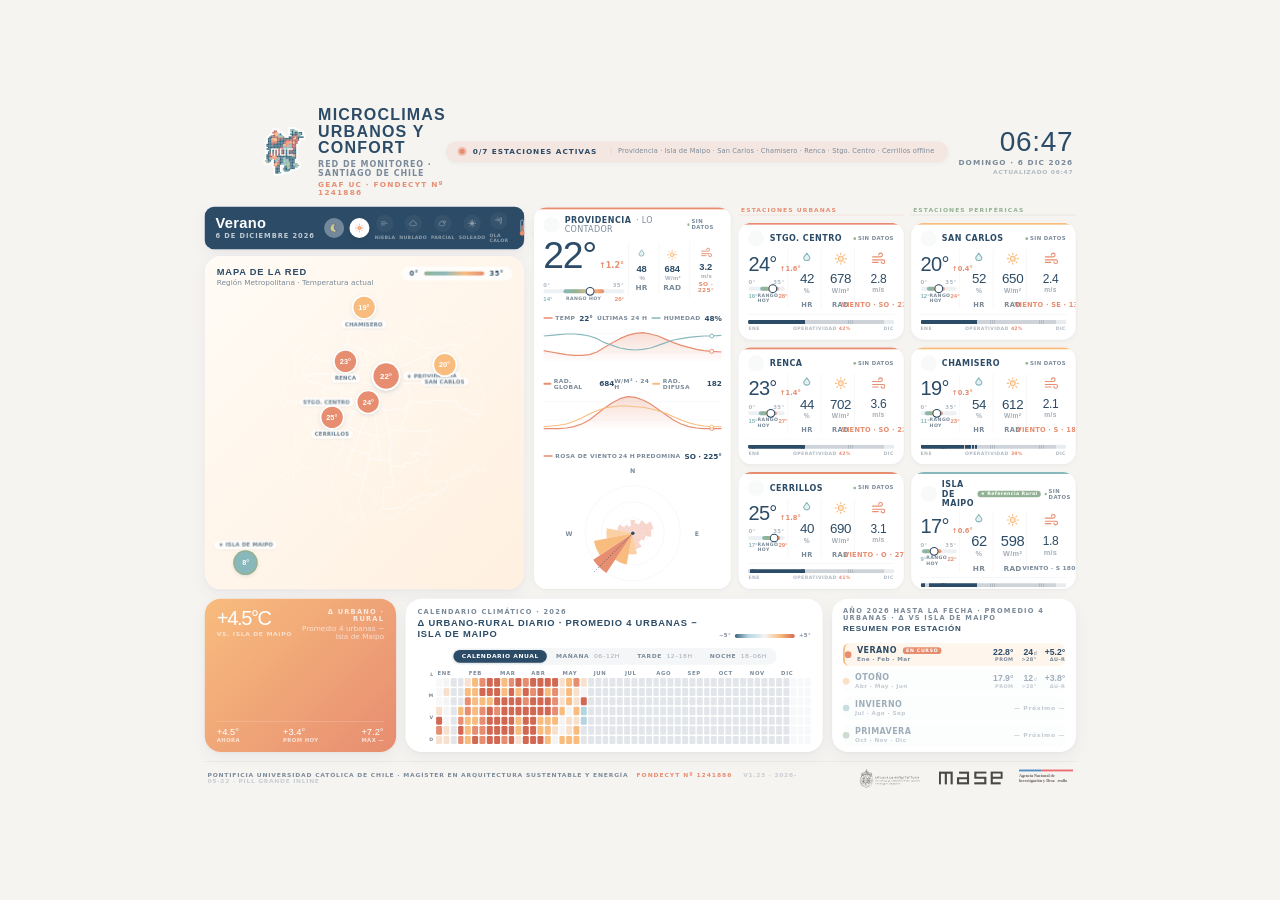
==== commit 7e9ff3dc: "Add files via upload" ====
--- a/index.html
+++ b/index.html
@@ -18,15 +18,20 @@
     <!-- HEADER -->
     <header class="bar">
       <div class="brand">
+        <div class="logo-geaf"></div>
         <div class="logo-muc"></div>
         <div class="brand-text">
           <h1 class="heading-font">Microclimas Urbanos y Confort</h1>
           <p>Red de monitoreo · Santiago de Chile</p>
-          <div class="fondecyt">FONDECYT Nº 1241886</div>
+          <div class="fondecyt">GEAF UC · FONDECYT Nº 1241886</div>
         </div>
       </div>
       <div class="status-cluster">
-        <div class="net-pill" id="netPill"><div class="pulse"></div><span id="netPillText">7/7 Estaciones activas</span><span class="net-offline" id="netOffline" hidden></span></div>
+        <div class="net-pill" id="netPill">
+          <div class="pulse"></div>
+          <span id="netPillText">7/7 Estaciones activas</span>
+          <span class="net-offline" id="netOffline" hidden></span>
+        </div>
         <div class="clock">
           <div class="time">14:23</div>
           <div class="date">VIERNES · 15 MAY 2026</div>
@@ -106,76 +111,34 @@
             <span class="legend-label">35°</span>
           </div>
         </div>
-        <div class="out-stations">
-          <div class="out-chip">
-            <div class="info" style="text-align:right;">
-              <div class="name">★ Isla de Maipo ↓</div>
-              <div class="dir">RURAL · 45 KM SO</div>
-            </div>
-            <div class="dot" style="background:#89B8BC;">17°</div>
-          </div>
-        </div>
         <div class="map-canvas">
-          <svg class="map-svg" viewBox="-80 0 766 775" preserveAspectRatio="xMidYMid meet">
-            <path class="comuna" d="m 2.8932879,545.28882 26.9306821,26.61678 -9.70698,6.26394 -6.890329,-6.88892 -10.0208833,10.33479 -5.3236384,-4.07085 -8.7680963,10.64586 6.8889155,5.63613 -5.3236384,5.01115 4.6972448,2.81806 -9.3944899,21.29455 -10.333373,1.56528 -11.58616,-12.52504 13.465341,-8.7681 -4.384755,-4.69724 5.636128,-4.07086 -7.202819,-8.76809 -7.515309,-1.25279 -14.718128,18.47508 -5.636129,-2.81807 25.052916,-25.3654 -14.718129,-19.10289 0,-4.07085 11.586161,-6.26252 6.888915,11.58616 7.202819,-3.75836 7.829213,6.57643 15.3445219,-14.40423 z" data-name="Padre_Hurtado"/>
-<path class="comuna" d="M 29.732061,571.71047 -7.0724502,536.0937 11.329099,520.65869 -7.6663222,507.00529 -1.1365579,485.63438 C 0.24772948,465.0553 -8.1470757,428.8291 3.0177183,423.89714 L 52.2893,410.83761 l -25.526599,-8.30997 44.52202,-29.087 -10.664245,-19.26549 -0.02121,-6.85357 46.302223,9.49771 -0.59387,7.71751 9.49064,-8.0102 0.29269,3.863 18.11734,5.9274 -3.6919,20.19165 -11.46456,0.27714 -0.27714,26.42731 c -2.17612,-0.50055 -4.35365,3.17439 -6.52977,10.09158 l -8.30996,21.37091 30.27474,0 9.49771,7.71751 -84.294474,125.25468 -29.680875,-5.93731 z" data-name="Maipú"/>
-<path class="comuna-active" d="m 134.2097,366.317 -3.6919,20.19165 -11.46456,0.27714 -0.27714,26.42731 c -2.17612,-0.50055 -4.35365,3.17439 -6.52976,10.09158 l -8.30997,21.37091 30.27475,0 9.49771,7.71751 -15.29786,22.79054 36.0452,16.01051 0.65892,-18.7607 34.50679,-92.91552 -0.62357,-6.82104 -46.98376,12.07257 L 134.2097,366.317 z" data-name="Cerrillos"/>
-<path class="comuna" d="m 117.29708,328.36717 0.99968,28.31921 -2.61021,-0.18665 0.37329,4.29002 18.09048,5.59512 17.71718,18.46377 47.74307,-12.30871 22.0072,0.3733 -0.55994,-12.30871 -11.56212,0.74517 c 2.48153,-7.16747 1.36732,-28.72078 2.05168,-43.08117 l -2.79826,-0.74517 0,-13.05529 -22.37908,1.11987 0,7.08688 -25.37248,1.53134 1.30511,19.02228 c -10.79009,4.50778 -13.51625,2.6894 -17.70729,2.0121 l -27.29831,-6.87336 z" data-name="Estación_Central"/>
-<path class="comuna" d="m 16.761614,129.26875 29.108212,27.69988 8.920807,10.32913 15.023548,11.26802 -44.601203,46.48038 -0.938883,24.88324 5.6333,0.93888 0.469442,2.81665 3.286091,5.16386 4.224976,5.16386 5.6333,4.22498 7.981923,1.87776 1.877767,-4.69441 3.287505,4.69441 7.981923,2.81807 12.67634,0.46944 6.102742,2.81665 12.206898,0.46944 4.224975,-0.46944 -0.469442,33.3346 3.669285,0.73951 -0.0962,14.82559 14.55834,3.35821 0.78901,28.22306 -2.41933,-0.10464 -9.72394,8.21382 0.62498,-7.76417 -47.308981,-9.93322 -1.408325,-9.85969 c -2.0531,-9.06079 -11.702106,-3.76967 -18.311054,-4.22497 1.501648,8.33118 -5.614918,11.12379 -11.737456,14.55411 -3.745635,-6.91013 -16.095346,-6.07729 -24.8832374,-8.45137 l -1.4083251,6.57218 c -10.2400504,0.94596 -18.3393335,-6.56935 -22.0665875,-3.28609 -2.611623,-2.16763 -1.292379,-7.47996 -8.920806,-5.6333 -5.296773,0.14847 -8.195434,1.93716 -2.81665,9.39025 -5.019633,10.29378 -10.657175,5.76622 -16.22119,2.99764 l -5.691274,-13.49221 4.32961,-10.2655 6.314839,-5.06064 c -3.983184,-0.95019 -6.672576,-3.66645 -4.48232,-13.0369 2.768575,-4.22073 7.929606,-6.79418 2.153493,-16.88859 l 7.827799,-5.67996 -1.273997,-8.05828 22.53603,-7.98192 -0.199372,-4.31547 6.9525448,2.72615 5.4537247,-6.86205 -2.3472085,-13.61522 5.1638587,0.46944 c 1.88625061,-29.05307 -9.2955107,-69.94681 -3.2860919,-90.1427 l 23.4749122,-1.87777 -1.876352,-25.8207 z" data-name="Pudahuel"/>
-<path class="comuna" d="m 99.664734,289.25645 -0.30542,20.3175 3.645246,0.83283 -0.11171,14.9175 41.18927,9.79606 c 8.73275,2.8619 14.33918,-0.34218 18.25732,-1.89191 l -1.32207,-19.03501 -0.79324,-22.15425 -26.27177,-2.67243 -0.7791,5.12144 -12.91389,-5.89913 -20.594636,0.6674 z" data-name="Lo_Prado"/>
-<path class="comuna" d="m 24.274095,249.9294 0.209269,-7.19575 18.117338,0.14988 0.598114,2.2454 6.589152,0.14989 10.182077,-5.09175 16.021819,-0.14847 42.375596,0 4.49222,1.79717 6.58774,-4.19245 4.04257,0 8.83455,6.73762 -9.2842,50.16097 -12.84177,-5.82418 -20.518283,0.66033 0.179576,-13.1571 -4.224975,0.46944 -12.206898,-0.46944 -6.102742,-2.81665 -12.67634,-0.46944 -7.981923,-2.81806 -3.287505,-4.69442 -1.877767,4.69442 -7.981923,-1.87777 -5.6333,-4.22498 -4.224976,-5.16385 -3.286091,-5.16386 -0.469442,-2.81665 -5.631886,-0.9403 z" data-name="Cerro_Navia"/>
-<path class="comuna-active" d="m 207.32807,377.15517 17.38349,0.62074 0,-5.58806 -3.72584,0 56.49844,1.24148 29.48998,-13.65906 -21.41898,-75.74413 -63.86952,-17.58568 0.54297,4.23628 c -5.79308,-0.13291 -15.60187,-8.52913 -16.14201,2.48295 l 1.55255,20.17751 -21.41898,1.24148 0.14846,11.00501 22.37908,-1.11987 0,13.05529 2.79827,0.74516 c -0.68295,14.36039 0.43126,35.91229 -2.05169,43.08118 l 11.56213,-0.74517 0.21634,12.3087 -13.5926,-0.0622" data-name="Santiago"/>
-<path class="comuna-active" d="m 75.716137,182.65784 -5.900542,-4.09065 -44.602617,46.47897 -0.729614,17.68749 18.117338,0.14988 0.598114,2.2454 6.589152,0.14989 10.182077,-5.09175 16.021819,-0.14847 42.375596,0 4.49222,1.79717 6.58774,-4.19245 4.04257,0 0.0184,-3.47981 4.86551,0.23614 9.37611,-5.22042 16.61427,0 13.29142,9.96856 9.01837,9.3747 11.74877,7.47713 23.25999,10.44366 0.11877,-3.0853 -13.17264,-14.12143 -2.61021,-26.58284 -2.61162,-5.45938 -16.02182,-28.95692 -6.40817,-16.49692 -2.25388,3.79796 -1.7802,0 -0.71124,-2.84918 -8.66346,4.27164 -5.45938,0.11877 -11.74877,15.30918 -4.50918,0.11877 -3.56041,-1.7802 -8.78223,6.17061 -7.23958,0 -0.23755,-1.7802 -4.50919,-0.23613 -0.37188,1.88483 -4.1373,-0.22482 -0.35491,-0.94878 -4.0355,-0.11878 -0.9502,1.42388 -4.0355,-0.23755 -1.30511,2.01775 -6.408158,-7.23958 -3.08672,-0.11877 -1.542654,-1.7802 -1.423879,1.89897 -9.612242,0 -4.154277,-4.39041 -0.118774,-4.27164 -4.268809,-0.11877 z" data-name="Renca"/>
-<path class="comuna" d="m 222.22861,270.67816 -0.54297,-4.23629 -23.25999,-10.44366 -11.74877,-7.47714 -9.01837,-9.37469 -13.29142,-9.96857 -16.61428,0 -9.3761,5.22042 -4.86551,-0.23613 -0.0184,3.4798 8.83455,6.73762 -8.37501,44.98581 26.27177,2.67242 0.79324,22.15426 25.35126,-1.52145 0,-7.08687 -0.14846,-11.00501 21.41898,-1.24148 -1.55255,-20.17751 c 0.54155,-11.01067 10.35034,-2.61445 16.14201,-2.48153 z" data-name="Quinta_Normal"/>
-<path class="comuna" d="m 285.55657,284.02755 -28.13963,-7.78821 2.54516,-29.16335 -5.78601,-0.2319 0.2319,-23.60924 -4.16701,0 -4.39748,-3.24084 0.46238,-7.63833 -2.77706,-3.00895 2.12945,-1.14674 -0.22906,-37.74056 -0.91485,-0.22907 0,-5.48907 1.14391,-0.22907 0.68578,-4.11751 33.02777,15.73337 50.96836,40.12312 -0.13998,7.84194 -13.12458,8.59135 -2.14783,5.48766 -11.69363,12.17013 -5.00973,0 -7.15899,5.25011 -1.43236,9.54579 -5.48907,10.50022 1.67132,0 -0.25876,8.38915 z" data-name="Recoleta"/>
-<path class="comuna" d="m 217.14252,211.43094 -13.73259,5.76197 2.61163,5.45938 2.61021,26.58285 13.17264,14.12142 -0.11877,3.08531 35.72988,9.79747 2.54517,-29.16335 -5.78601,-0.2319 0.23189,-23.60924 -4.167,0 -4.39748,-3.24084 0.46237,-7.63833 -2.77706,-3.00895 -15.73902,-0.46237 -10.64586,2.54658 z" data-name="Independencia"/>
-<path class="comuna" d="m 50.110355,153.40257 -4.239115,3.56748 8.920807,10.32913 20.92409,15.35866 4.271637,0.11877 0.118774,4.27164 4.154277,4.39041 9.612242,0 1.423879,-1.89897 1.542654,1.7802 3.08672,0.11877 6.40816,7.23958 1.30511,-2.01775 4.0355,0.23755 0.95019,-1.42388 4.03551,0.11878 0.3549,0.94878 4.13731,0.22482 0.37188,-1.88483 4.50919,0.23613 0.23754,1.7802 7.23959,0 8.78223,-6.17061 3.56041,1.7802 4.50918,-0.11877 11.74877,-15.30918 5.45938,-0.11877 8.66346,-4.27164 0.71124,2.84918 1.7802,0 2.25388,-3.79796 -11.67524,-29.71198 0,-3.62969 20.11247,-0.16402 -7.58318,-21.43171 0,-8.7384 2.63849,-1.81273 -0.16544,-4.78067 3.7923,-1.15381 c 7.94233,-22.191014 8.72567,-10.715144 15.16777,-18.134302 0.34218,-2.764333 -0.2432,-4.865509 -2.96794,-5.440999 l 0,-7.912638 0,-8.243509 -7.08971,0 -2.80251,-5.770456 c -0.25734,-2.482951 1.17644,-2.007853 2.63708,-1.483267 l 1.15381,4.121755 c -0.71972,-4.059539 4.0963,-10.299438 -10.05624,-9.06786 -3.24508,-2.840688 -2.64414,-7.878702 -11.37547,-7.58318 l -4.12176,2.473053 -5.77045,-0.494894 -7.41916,-6.26535 -12.03439,0.329458 -2.80251,15.167774 -36.76351,9.892211 30.82903,40.224934 -3.46143,0 0.16402,4.12175 -15.16777,0 0.16543,-6.594805 -9.72677,0 0.16544,12.694725 -2.1436,-0.32946 c -1.98806,-1.08877 0.27148,0.93888 -7.58318,-4.45121 l 0.329458,-5.77046 c -3.672109,-3.902587 -8.930704,-1.982401 -13.84853,-1.31924 2.859069,2.03471 6.07022,4.5106 7.253722,4.45121 l -9.397317,-0.16544 c -0.17392,1.5469 -1.49175,2.45609 -5.605021,1.81414 l -6.594807,17.96887 -7.089701,0 -0.494894,15.00234 -11.540912,12.19983 0,1.65011 0.0028,0 z" data-name="Quilicura"/>
-<path class="comuna" d="m 243.52882,209.34673 2.12945,-1.14674 -0.22906,-37.74056 -0.91485,-0.22907 0,-5.48907 1.14391,-0.22907 0.68578,-4.11751 -46.89044,-20.58615 -10.03643,-1.57376 -20.11247,0.16402 0,3.62686 11.67524,29.71198 6.40816,16.49692 16.02182,28.95692 13.73259,-5.76197 10.64727,-2.54658 15.73903,0.46378 z" data-name="Conchalí"/>
-<path class="comuna" d="m 164.60888,490.613 36.82572,16.01192 -12.80925,36.29265 -5.33778,-2.13511 0,18.68011 -9.60659,19.74624 47.49987,20.28214 20.81521,4.27023 -21.3497,86.99518 8.00596,9.60659 -1.06755,1.60204 2.66818,3.20266 -6.93841,2.13511 16.01192,30.42181 -1.06755,13.8768 -5.33637,0 -2.13511,-11.74169 -5.33636,0.53307 -1.06756,-4.8033 -35.22509,3.20408 -2.13511,-6.40533 -2.66818,0.53449 2.13511,10.14107 6.9384,4.27022 4.27022,0 1.06756,2.13511 6.9384,0.53307 -1.06755,2.13511 -22.41726,6.40534 -7.47147,-0.53449 -19.21318,-10.67414 5.87085,-13.87681 -6.40392,-33.62305 -4.80329,-1.06756 -5.87085,-17.07948 3.20267,-8.00454 -5.87085,-1.06756 -3.73574,2.66818 -9.07351,-1.60062 1.60062,-9.07352 6.93841,-19.21459 -3.20267,-4.80188 -4.80329,0 -1.60063,-6.40392 -1.06756,-4.27163 -4.80329,-3.20267 4.27022,-10.67414 -8.00596,-7.47148 2.13511,-10.14107 3.20267,-3.73715 -1.06755,-6.93699 8.00596,-8.00596 2.66818,-36.82572 11.20863,-19.21318 9.60658,5.87085 10.67273,-38.96649 z" data-name="San_Bernardo"/>
-<path class="comuna" d="m 201.43602,506.62492 32.80577,13.60533 24.53257,3.8432 -16.77547,79.68773 -20.81522,-4.27023 -47.49986,-20.28214 9.60659,-19.74624 0,-18.68011 5.33778,2.13511 12.80784,-36.29265 z" data-name="El_Bosque"/>
-<path class="comuna" d="m 258.77436,524.07204 -24.53257,-3.8432 -32.80577,-13.60533 24.52974,-62.06245 48.15736,13.5629 -15.34876,65.94808 z" data-name="La_Cisterna"/>
-<path class="comuna" d="m 165.11367,472.43345 -0.50338,18.17955 36.82573,16.01192 24.52974,-62.06245 -43.59869,-18.58678 -17.2534,46.45776 z" data-name="Lo_Espejo"/>
-<path class="comuna" d="m 224.71297,372.18785 28.99651,0.73386 -27.74514,71.64076 -43.59869,-18.58678 17.2534,-46.45776 -0.62357,-6.82104 8.68468,0.15129 -0.35209,4.30557 17.38349,0.62074 0,-5.58664 0.001,0 z" data-name="Pedro_Aguirre_Cerda"/>
-<path class="comuna" d="m 225.96434,444.56247 27.74514,-71.64076 23.7464,0.50762 9.60658,86.06195 -7.79103,0.10181 -53.30709,-15.03062 z" data-name="San_Miguel"/>
-<path class="comuna" d="m 287.06388,459.49128 -7.79104,0.10181 -5.15113,-1.46913 -15.34735,65.94808 -3.14187,14.92315 42.99634,5.16103 -11.56495,-84.66494 z" data-name="San_Ramón"/>
-<path class="comuna" d="m 287.06388,459.49128 11.54798,84.69605 6.70651,0.7989 25.74577,-6.49866 -4.74956,-19.74624 7.49834,0 -2.24965,-70.98892 -9.49912,0 -18.47649,10.66707 -16.52378,1.0718 z" data-name="La_Granja"/>
-<path class="comuna" d="m 287.06388,459.49128 -9.57831,-86.06195 29.48999,-13.65906 3.26771,9.05089 3.92097,18.38034 6.61743,16.66518 6.12678,34.31025 4.41162,4.41162 0.24462,5.16245 -9.49913,0 -18.47649,10.66707 -16.52519,1.07321 z" data-name="San_Joaquín"/>
-<path class="comuna" d="m 331.06555,538.48757 -25.74576,6.49866 -49.67316,-5.98114 -13.64633,64.75326 -11.49849,46.88054 45.83844,4.20659 -3.54627,25.11796 4.31406,0 -1.43802,11.69504 29.90994,0 3.35538,-16.87162 0,-30.96336 35.08652,-6.71075 -1.24572,-10.83251 -0.86253,-20.99479 -4.79339,-6.51704 -2.01351,-28.76037 -1.82121,0 -2.87603,-18.50053 4.50635,0 -3.85027,-13.01994 z" data-name="La_Pintana"/>
-<path class="comuna-active" d="m 325.49164,227.31419 -8.41602,5.3703 -2.14783,5.48766 -11.69363,12.17013 -5.00973,0 -7.15899,5.25011 -1.43236,9.54579 -5.48907,10.50022 1.67132,0 -0.25876,8.38915 9.03958,31.91779 22.41019,-7.11939 0.49631,2.72616 3.9648,0.24744 12.63816,-6.69096 19.57657,-1.73495 8.9208,6.19465 18.1838,-30.7654 -4.3084,-4.67038 -30.97467,-27.75362 -10.65576,-3.9648 5.20487,-14.86801 -14.56118,-0.23189 z" data-name="Providencia"/>
-<path class="comuna" d="m 294.59474,315.94393 22.41019,-7.11939 0.4963,2.72615 3.96481,0.24745 12.63816,-6.69096 19.57656,-1.73495 8.92081,6.19465 18.12724,-30.7654 15.21019,9.68294 5.26142,27.4482 -2.05875,17.15442 -7.09112,22.18677 -16.0105,9.83565 -35.91088,-0.22906 -29.96367,3.88845 -3.18146,-9.00848 -12.3893,-43.81644 z" data-name="Ñuñoa"/>
-<path class="comuna" d="m 380.72739,278.80431 15.2102,9.68294 5.26142,27.4482 -2.05876,17.15441 15.94688,6.75318 27.21914,0.92616 15.55379,-0.74093 14.07194,5.18507 3.33275,-12.96197 75.73423,4.62938 0.37047,-4.81461 -4.62796,-8.70305 -6.85215,-4.99984 -2.03614,-2.77706 -4.99983,-4.44414 0.37187,-9.25733 -21.66501,-19.07178 -15.18333,-3.33275 -12.03581,-5.74076 -25.36682,3.51798 -0.92615,-8.88828 -35.55173,4.62796 -46.10709,0.92615 4.33809,4.88107 z" data-name="La_Reina"/>
-<path class="comuna" d="m 326.90845,438.17835 -6.12678,-34.31025 -6.61743,-16.66518 -4.00298,-18.42983 29.96367,-3.88845 35.91087,0.22907 16.01051,-9.83566 -6.90588,42.56649 -15.14232,29.73885 0,12.58867 -43.08966,-1.99371 z" data-name="Macul"/>
-<path class="comuna" d="m 495.53841,667.46526 c -4.97156,1.15098 -9.08766,-0.97282 -13.36636,-3.10369 -6.95679,-6.44068 -11.24681,5.27981 -16.52096,7.94799 -6.94971,-1.73354 -14.23172,-6.02356 -21.82904,-3.8135 -5.54139,4.19386 -11.46738,10.12269 -19.27397,6.46896 -5.73228,-5.50039 -12.76401,3.2875 -12.35395,9.2234 -5.49756,0.78334 -12.88137,-1.23299 -16.849,5.28263 -6.64995,20.23972 -5.0267,13.46251 -13.55584,12.54484 -6.53118,1.14957 -7.74861,14.26 -16.45308,11.19024 -1.72364,-6.91578 -5.22749,-1.41398 -9.77626,-0.74799 -7.20141,-2.24682 -12.51232,5.58664 -20.06864,2.85341 -6.55097,2.97785 -13.1684,3.47415 -19.9244,0.14706 -7.28201,-2.1337 -17.44429,-1.22734 -19.93148,7.36401 l 9.03817,-13.86126 0.90494,-17.3043 3.35538,-16.87162 0,-30.96335 35.08653,-6.71076 -1.24572,-10.83251 -0.86253,-20.99479 -4.7934,-6.51703 -2.0135,-28.76038 18.45528,-6.52269 12.49817,5.49897 15.99779,-2.00078 -0.50055,-8.99858 48.9902,-9.49912 -18.99684,-28.49455 26.99573,0.50055 9.99826,9.49913 6.99779,-7.49976 2.50133,5.99952 7.49834,-0.99968 6.50007,-2.49992 2.99906,0.50055 0.50054,33.99493 -14.49754,-5.49897 -2.99906,24.49722 -4.00015,-0.50055 -0.50055,21.9973 7.49976,9.49913 1.99937,12.49817 13.49786,6.49866 6.50007,-8.49802 53.99145,-3.00047 -0.50055,8.49944 c -1.60628,0 -6.56511,0.8696 -4.99984,3.99874 0.97,1.93856 1.2231,3.60848 0.50055,6.50007 -0.62356,2.50133 -0.86818,5.92175 -3.4996,7.49975 -2.64556,1.58649 -3.5604,2.1747 -6.49866,0.99969 -1.81131,-0.72538 -4.167,-2.83079 -4.99983,0.50055 -0.84415,3.37375 0.99968,3.32144 0.99968,6.99779 0,3.9549 -2.26802,3.57313 -2.99905,6.50007 -0.56418,2.26095 -2.58476,4.49929 -5.49897,4.49929 -2.29348,0 -5.5216,-0.0891 -5.99953,-1.99937 -0.10604,-0.42703 -0.9106,-6.3813 -1.50023,-6.50007 -1.3857,-0.27573 -6.72631,-0.45389 -4.99842,3.00046 0.91343,1.82969 1.48326,4.03268 0,6.9978 -0.49914,0.99402 -0.99969,1.99371 -1.49882,2.99339 z" data-name="Puente_Alto"/>
-<path class="comuna" d="m 326.90845,438.17835 4.41162,4.41162 0.24462,5.16244 2.24964,70.98892 -7.49834,0 4.74956,19.74624 3.84886,13.01711 -4.50636,0 2.87604,18.50053 1.82121,0 18.45528,-6.5227 12.49817,5.49898 15.99779,-2.00079 -0.50055,-8.99857 48.9902,-9.49913 -18.99684,-28.49454 26.99573,0.50055 9.99826,9.49912 6.70651,-7.13919 7.81507,-6.67116 -4.38475,-12.39072 -10.65294,-8.10211 0.73951,-2.76292 11.4377,0 -0.76214,-14.86942 33.9313,3.04996 -0.57125,-13.9164 -19.25276,-1.52428 -0.38178,-20.77845 5.52726,-6.67257 -8.57721,0 -4.76512,4.76653 -6.48169,2.09693 -36.02682,-0.76355 -52.75563,-4.14579 -43.18015,-1.98664 z" data-name="La_Florida"/>
-<path class="comuna" d="m 550.99898,336.88075 -75.73423,-4.62938 -3.33275,12.96197 -14.07194,-5.18507 -15.55379,0.74093 -27.21914,-0.92616 -15.94688,-6.75318 -7.09111,22.18678 -6.90588,42.56648 -15.14233,29.73885 0.0905,12.58302 52.75563,4.14579 36.02682,0.76355 6.48169,-2.09693 4.76512,-4.76653 8.5772,0 2.88028,-4.78067 3.40628,0.37894 16.27634,-14.38301 15.51985,-0.37895 5.67714,-4.92065 9.46236,-0.37895 0,-4.92065 17.03281,7.94799 10.22026,1.13542 15.51844,-13.24759 12.49111,0 6.05608,-4.92065 5.67855,-0.75648 15.51844,6.81256 9.84131,-0.37895 13.24758,-7.1915 8.70447,0.37894 -0.37895,-7.1915 -2.6498,-6.43362 -12.86864,-1.51437 -4.16276,-3.40628 -6.43502,-0.37895 -9.08483,-11.35568 -3.40628,0 -3.78523,-3.40628 -19.68262,-0.75648 -9.08482,-6.43503 -0.75648,-5.2996 -8.32694,-9.08483 -14.60784,-6.4633 z" data-name="Peñalolén"/>
-<path class="comuna-active" d="m 643.20044,384.98297 -12.86864,-1.51438 -4.16276,-3.40628 -6.43502,-0.37894 -9.08483,-11.35569 -3.40628,0 -3.78523,-3.40628 -19.68262,-0.75648 -9.08482,-6.43502 -0.75648,-5.2996 -8.32694,-9.08483 -14.60925,-6.46755 0.37046,-4.81461 -4.62796,-8.70305 -6.85215,-4.99984 -2.03613,-2.77705 -4.99984,-4.44415 0.37188,-9.25733 -21.66502,-19.07178 -15.18333,-3.33275 -12.0358,-5.74076 -25.36682,3.51798 -0.92616,-8.88828 -35.55172,4.62796 -46.06185,1.03079 -30.93083,-27.64898 -10.65576,-3.96481 5.20486,-14.86801 121.36482,-51.91997 12.03439,-14.70681 28.07742,-13.37061 15.70933,-1.67132 10.36165,-6.6853 6.01649,0.33511 7.35412,-6.3516 16.04444,2.34014 11.69928,0 0,9.69283 -7.68923,5.34768 -3.34265,9.35914 0,3.67635 8.02293,10.02796 2.67384,5.68278 -0.66882,7.35412 4.01147,2.00503 2.00644,-0.3337 13.70289,8.69032 23.39855,4.68028 4.01147,6.01649 -0.66882,30.75267 2.00503,1.67133 0,6.6853 17.38207,12.03298 15.37563,2.00502 6.35019,25.06847 -1.67133,8.02152 6.68672,13.0369 1.67132,24.73477 -10.02795,8.35663 -3.34265,9.02544 4.68027,6.6853 -1.33621,18.38458 -3.00895,0 -5.73511,10.80989 z" data-name="Las_Condes"/>
-<path class="comuna" d="m 330.77993,202.34611 c -0.93606,4.5304 0.15695,9.36056 -0.43975,13.90509 l -0.13998,7.84194 -4.70856,3.22105 14.55835,0.2333 121.36481,-51.91996 12.0344,-14.70682 18.15551,-8.77658 -4.75239,-5.55977 -35.70585,2.49143 -10.79433,-7.47289 -13.5629,-13.00862 -8.85859,-4.70573 -10.51719,0 -1.66002,-1.93716 -3.87431,-0.55428 -2.49143,-3.87572 -4.98287,0.55428 -3.87431,3.0443 -4.36778,-8.60124 -8.60973,-4.66897 -3.04431,6.64288 -3.8743,2.2143 -11.07147,0.83 -8.02717,9.13432 -6.92003,7.19575 6.36574,5.2586 -1.10714,16.05434 -3.87431,3.59716 0.27714,9.6886 0.23755,0.35208 -5.93165,2.69505 -0.26866,5.39151 2.96512,4.58271 -0.26866,7.00911 -6.47037,5.39151 -5.76056,8.45843 z" data-name="Vitacura"/>
-<path class="comuna" d="m 390.52911,121.12139 3.87431,-3.0443 4.98287,-0.55429 2.49143,3.87573 3.87431,0.55428 1.66001,1.93715 10.51719,0 8.85859,4.70573 13.56291,13.00863 10.79433,7.47288 35.70585,-2.49143 4.75239,5.55977 9.92332,-4.59402 15.70933,-1.67133 10.36165,-6.6853 6.01649,0.33512 7.35411,-6.35161 16.04445,2.34014 11.69927,0 0.37754,0.26017 8.06252,-1.55113 1.85938,4.03126 7.44178,-1.24007 -0.31107,5.27133 2.48154,3.72159 17.36227,-15.19322 0,-3.10086 8.37218,-5.27132 0.30966,-9.30258 26.66486,-4.03126 5.89064,-4.34093 8.37218,-17.054021 -59.84109,-37.206082 -4.33951,-0.620737 -8.9915,7.751444 -11.16338,-12.402028 -38.44614,10.231567 -30.69612,-11.471628 -17.98442,-10.542642 -33.17624,3.410522 0,3.720184 -9.9219,8.370767 -5.58099,-4.340921 2.7912,-4.650584 -6.82104,-1.240061 -1.24006,4.340921 -6.82105,-1.859385 -5.58098,2.480123 -0.61932,4.960245 4.96165,7.751444 13.95176,10.852304 -4.65059,1.551138 0.9304,6.200306 -5.58098,3.410522 -4.65059,-11.161966 -3.72159,0.309662 -3.09945,3.100861 -9.92332,4.961659 -0.61932,8.991505 3.7216,4.650584 -13.02277,7.441782 4.03126,6.511385 -9.61224,8.37076 0.65043,9.53024 z" data-name="Lo_Barnechea"/>
-<path class="comuna" d="m 181.834,108.06469 0,8.7384 7.58318,21.43171 10.03643,1.57376 46.89044,20.58615 33.02777,15.73337 50.96836,40.12312 c 0.59529,-4.54453 -0.49772,-9.37611 0.43975,-13.90509 l 5.76056,-8.45702 6.47037,-5.39151 0.26866,-7.0091 0.53873,0.89929 -8.6267,-8.6267 -3.95349,0.7183 -5.75066,-4.6732 10.06471,0 0.35916,-5.39151 -12.94076,-1.43802 0.71972,-2.87604 8.6267,-8.98585 -9.70416,-1.07745 -1.07886,3.23519 -4.31265,0 -0.71971,1.79717 -3.95349,-0.71831 -1.43802,5.75066 -18.69142,-7.90839 2.51689,-19.40972 -5.39151,-6.82953 -6.47038,-0.35915 -7.54783,4.67321 -5.39151,11.86189 -5.75066,-0.71831 -2.87604,6.47038 -10.06471,-4.67321 3.23519,-7.90839 -6.47038,-0.35915 5.03236,-14.01821 -2.51689,-3.95349 -10.06471,0.35915 0,-5.39151 -11.86189,-2.87462 4.31264,-14.377362 -5.39151,-5.032359 1.07887,-2.874623 -8.6267,-4.314056 -1.07887,4.314056 -5.03236,0 -1.07886,-1.79717 -2.87604,0 1.07887,3.59434 -6.10981,6.109812 -5.75067,0 0.71831,3.59434 -4.31265,4.314052 -5.03235,0 -2.51548,5.75066 -6.34594,-0.27996 z" data-name="Huechuraba"/>
-          </svg>
-          <div class="station-marker" style="top:30.6%; left:37.4%;">
+          <div class="station-marker" style="top:24.25%; left:42.97%;">
             <div class="pin" style="background:#E78D70;">23°</div>
             <div class="label">RENCA</div>
           </div>
-          <div class="station-marker" style="top:51.0%; left:43.0%;">
+          <div class="station-marker label-left" style="top:38.5%; left:51.5%;">
             <div class="pin" style="background:#E78D70;">24°</div>
             <div class="label">STGO. CENTRO</div>
           </div>
-          <div class="station-marker star" style="top:37.0%; left:52.0%;">
+          <div class="station-marker star label-right" style="top:29.45%; left:58.03%;">
             <div class="pin" style="background:#E78D70;">22°</div>
             <div class="label">★ PROVIDENCIA</div>
           </div>
-          <div class="station-marker" style="top:32.8%; left:73.2%;">
+          <div class="station-marker" style="top:25.55%; left:79.73%;">
             <div class="pin" style="background:#F8BC7E;">20°</div>
             <div class="label">SAN CARLOS</div>
           </div>
-          <div class="station-marker" style="top:56.0%; left:28.0%;">
+          <div class="station-marker" style="top:43.67%; left:37.92%;">
             <div class="pin" style="background:#E78D70;">25°</div>
             <div class="label">CERRILLOS</div>
           </div>
-          <div class="station-marker" style="top:2.6%; left:44.4%;">
+          <div class="station-marker" style="top:5.68%; left:49.83%;">
             <div class="pin" style="background:#F8BC7E;">19°</div>
             <div class="label">CHAMISERO</div>
+          </div>
+          <div class="station-marker rural label-above" style="top:94%; left:6%;">
+            <div class="pin" style="background:#89B8BC;">8°</div>
+            <div class="label">★ ISLA DE MAIPO</div>
           </div>
         </div>
       </div>
@@ -190,7 +153,7 @@
         
         <div class="station-card s-providencia" data-station-key="providencia">
           <div class="sc-header">
-            <div class="sc-name">Providencia</div>
+            <div class="sc-name">Providencia <span class="sc-sublocation">· Lo Contador</span></div>
             <div class="sc-status">2 MIN</div>
           </div>
           <div class="sc-body">
@@ -760,9 +723,10 @@
       <div class="footer-text">
         Pontificia Universidad Católica de Chile · Magíster en Arquitectura Sustentable y Energía
         <span class="fondecyt-num">FONDECYT Nº 1241886</span>
-        <span class="dashboard-version">v1.13 · 2026-05-20 · carrusel layout block</span>
+        <span class="dashboard-version">v1.23 · 2026-05-22 · pill grande inline</span>
       </div>
       <div class="footer-logos">
+        <div class="footer-logo geaf"></div>
         <div class="footer-logo uc"></div>
         <div class="footer-logo mase"></div>
         <div class="footer-logo anid-text"></div>
--- a/style.css
+++ b/style.css
@@ -49,7 +49,17 @@
     display: flex; align-items: center; justify-content: space-between;
     padding: 0 4px;
   }
-  .brand { display: flex; align-items: center; gap: 20px; }
+  .brand { display: flex; align-items: center; gap: 16px; }
+  /* v1.20: logo GEAF UC — background-image (no mask) + filter para teñirlo navy.
+     Si el PNG no carga, no se ve nada (igual que cualquier asset 404). */
+  .logo-geaf {
+    width: 64px; height: 64px;
+    background-image: url('Logos e imagenes/GEAF%20LOGO%20copy.png');
+    background-size: contain; background-repeat: no-repeat; background-position: center;
+    flex-shrink: 0;
+    /* Filter chain que convierte negro → #2C4B66 (navy) */
+    filter: brightness(0) saturate(100%) invert(24%) sepia(28%) saturate(900%) hue-rotate(178deg) brightness(95%) contrast(89%);
+  }
   .logo-muc {
     width: 70px; height: 80px;
     background-image: url('Logos e imagenes/Logo_MUC.svg');
@@ -65,28 +75,49 @@
     font-size: 11px; color: var(--coral); letter-spacing: 1.8px;
     text-transform: uppercase; margin-top: 3px; font-weight: 700;
   }
-  .status-cluster { display: flex; align-items: center; gap: 20px; }
-  .clock { text-align: right; }
+  .status-cluster { display: flex; align-items: center; gap: 16px; flex-shrink: 0; }
+  .clock { text-align: right; flex-shrink: 0; }
   .clock .time {
     font-size: 42px; font-weight: 200; letter-spacing: 1px; line-height: 1;
     font-family: 'Helvetica Neue', sans-serif;
+    white-space: nowrap;
   }
   .clock .date {
     font-size: 11px; color: var(--text-mute); letter-spacing: 1.6px;
     text-transform: uppercase; margin-top: 4px; font-weight: 600;
-  }
+    white-space: nowrap;
+  }
+  /* v1.23: pill grande horizontal — todo en una sola línea adentro.
+     "● 4/7 ESTACIONES ACTIVAS  ·  Providencia, Chamisero, Cerrillos offline" */
   .net-pill {
-    display: flex; align-items: center; gap: 10px;
-    background: white; padding: 10px 18px; border-radius: var(--radius-pill);
+    display: flex; align-items: center; gap: 12px;
+    background: white; padding: 10px 20px; border-radius: var(--radius-pill);
     box-shadow: var(--shadow-sm);
-  }
-  .pulse { width: 10px; height: 10px; border-radius: 50%; background: var(--sage); position: relative; }
+    flex-shrink: 0;
+    white-space: nowrap;
+  }
+  .pulse { width: 8px; height: 8px; border-radius: 50%; background: var(--sage); position: relative; flex-shrink: 0; }
   .pulse::after {
     content: ''; position: absolute; inset: -3px; border-radius: 50%;
     background: var(--sage); opacity: 0.4; animation: pulse 2s ease-out infinite;
   }
   @keyframes pulse { 0% { transform: scale(1); opacity: 0.4; } 100% { transform: scale(2.2); opacity: 0; } }
-  .net-pill span { font-size: 11px; letter-spacing: 1.4px; text-transform: uppercase; font-weight: 700; color: var(--navy); }
+  .net-pill #netPillText {
+    font-size: 11px; letter-spacing: 1.4px; text-transform: uppercase;
+    font-weight: 700; color: var(--navy); white-space: nowrap; line-height: 1;
+  }
+  /* Offline en línea dentro del pill — sutil, gris muted, sentence case */
+  .net-pill .net-offline {
+    font-size: 10px; letter-spacing: 0.2px; text-transform: none;
+    font-weight: 500; color: var(--text-mute); line-height: 1;
+    white-space: nowrap;
+    padding-left: 10px;
+    border-left: 1px solid rgba(44,75,102,0.12);
+  }
+  .net-pill .net-offline[hidden] { display: none; }
+  /* Pulse cambia a coral cuando hay estaciones offline */
+  .net-pill[data-status="warn"] .pulse,
+  .net-pill[data-status="warn"] .pulse::after { background: var(--coral); }
 
   /* ---------- DAILY STRIP — fills its container ---------- */
   .daily-strip {
@@ -236,7 +267,19 @@
     margin-top: 1px;
   }
 
-  .map-canvas { flex: 1; position: relative; min-height: 0; }
+  /* v1.15: nuevo mapa con imagen satelital. SVG referencia el PNG via relative path.
+     aspect-ratio matchea el viewBox del SVG (720.7/772.6 = 0.933) para que los markers
+     posicionados con % alineen perfecto con el contenido del SVG. */
+  .map-canvas {
+    flex: 1; position: relative; min-height: 0;
+    aspect-ratio: 720.7 / 772.6;
+    max-height: 100%;
+    margin: 0 auto;
+    background-image: url('mapa/santiago.svg');
+    background-size: 100% 100%;
+    background-repeat: no-repeat;
+    background-position: center;
+  }
   .map-svg { width: 100%; height: 100%; display: block; }
   .comuna {
     fill: rgba(255,255,255,0.55);
@@ -263,16 +306,21 @@
     position: absolute; transform: translate(-50%, -50%);
     z-index: 2; pointer-events: none;
   }
+  /* v1.17: pins más chicos para evitar overlap entre comunas vecinas (Stgo Centro / Providencia) */
   .station-marker .pin {
-    width: 38px; height: 38px; border-radius: 50%;
-    color: white; font-weight: 700; font-size: 12px;
+    width: 32px; height: 32px; border-radius: 50%;
+    color: white; font-weight: 700; font-size: 11px;
     font-family: 'Helvetica Neue', sans-serif;
     display: grid; place-items: center;
-    box-shadow: 0 0 0 3px white, 0 3px 10px rgba(44,75,102,0.25);
+    box-shadow: 0 0 0 2.5px white, 0 2px 8px rgba(44,75,102,0.25);
   }
   .station-marker.star .pin {
-    width: 44px; height: 44px; font-size: 13px;
-    box-shadow: 0 0 0 4px white, 0 3px 12px rgba(44,75,102,0.3);
+    width: 38px; height: 38px; font-size: 12px;
+    box-shadow: 0 0 0 3px white, 0 3px 10px rgba(44,75,102,0.3);
+  }
+  /* Marker rural (Isla de Maipo): borde verde sage + estrella */
+  .station-marker.rural .pin {
+    box-shadow: 0 0 0 2.5px var(--sage), 0 2px 8px rgba(44,75,102,0.25);
   }
   .station-marker .label {
     position: absolute; top: calc(100% + 3px); left: 50%; transform: translateX(-50%);
@@ -334,6 +382,13 @@
     font-size: 12px; font-weight: 700; letter-spacing: 0.7px;
     text-transform: uppercase; color: var(--navy);
   }
+  /* v1.18: sub-ubicación campus para Providencia (Lo Contador) */
+  .sc-sublocation {
+    font-weight: 500;
+    color: var(--text-mute);
+    letter-spacing: 0.5px;
+    margin-left: 2px;
+  }
   .sc-status {
     display: flex; align-items: center; gap: 3px;
     font-size: 8px; color: var(--text-mute); font-weight: 600;
@@ -438,11 +493,14 @@
   }
   .sc-metric .sub.dir { color: var(--coral); font-weight: 700; }
 
-  /* ISLA DE MAIPO + cards chicas — layout 4 columnas con .isla-metric-col */
+  /* ISLA DE MAIPO + cards chicas — layout 4 columnas con .isla-metric-col.
+     minmax(0, fr) evita que columnas se expandan más allá de su fracción cuando hay
+     contenido nowrap largo (el problema de v1.12: wind se escapaba y .card overflow-hidden la recortaba). */
   .s-isla .sc-body,
   .station-card:not(.s-providencia):has(.isla-metric-col) .sc-body {
-    grid-template-columns: 1fr 0.85fr 0.85fr 1.5fr;
-  }
+    grid-template-columns: minmax(0, 1.05fr) minmax(0, 0.9fr) minmax(0, 0.9fr) minmax(0, 1.15fr);
+  }
+  .isla-metric-col { min-width: 0; }
   .s-isla .sc-tag {
     background: var(--sage); color: white; font-size: 7px;
     padding: 1px 5px; border-radius: var(--radius-pill); letter-spacing: 0.6px;
@@ -668,6 +726,11 @@
   }
   .footer-logos { display: flex; gap: 24px; align-items: center; opacity: 0.7; }
   .footer-logo { background-size: contain; background-repeat: no-repeat; background-position: center; }
+  .footer-logo.geaf {
+    background-image: url('Logos e imagenes/GEAF%20LOGO%20copy.png');
+    width: 48px; height: 32px;
+    filter: brightness(0) saturate(100%) invert(24%) sepia(28%) saturate(900%) hue-rotate(178deg) brightness(95%) contrast(89%);
+  }
   .footer-logo.uc {
     background-image: url('Logos e imagenes/Logo_UC ARQ.svg');
     width: 100px; height: 32px;
@@ -890,9 +953,10 @@
     color: var(--text-mute); text-transform: uppercase;
     margin-top: 4px;
   }
-  .s-providencia .sc-top-row .sc-metric:has(.icon.hum) .val-block::after { content: "Hum"; }
-  .s-providencia .sc-top-row .sc-metric:has(.icon.rad) .val-block::after { content: "Rad"; }
-  .s-providencia .sc-top-row .sc-metric:has(.icon.wind) .val-block::after { content: "Viento"; }
+  .s-providencia .sc-top-row .sc-metric:has(.icon.hum) .val-block::after { content: "HR"; }
+  .s-providencia .sc-top-row .sc-metric:has(.icon.rad) .val-block::after { content: "RAD"; }
+  /* Wind: no usar ::after, la dirección ya aparece via .sub.dir (consistente con cards chicas) */
+  .s-providencia .sc-top-row .sc-metric:has(.icon.wind) .val-block::after { content: ""; display: none; }
   .s-providencia .sc-top-row .sc-metric .sub.dir { font-size: 8px; margin-top: 2px; }
 
   /* INTERACTIVE: station-card click highlight */
@@ -1364,9 +1428,15 @@
 
 
   /* Fallback label content using ~ (sibling) — Providencia top-row sigue usando .sc-metric */
-  .s-providencia .sc-top-row .sc-metric .icon.hum ~ .val-block::after  { content: "Hum"; }
-  .s-providencia .sc-top-row .sc-metric .icon.rad ~ .val-block::after  { content: "Rad"; }
-  .s-providencia .sc-top-row .sc-metric .icon.wind ~ .val-block::after { content: "Viento"; }
+  .s-providencia .sc-top-row .sc-metric .icon.hum ~ .val-block::after  { content: "HR"; }
+  .s-providencia .sc-top-row .sc-metric .icon.rad ~ .val-block::after  { content: "RAD"; }
+  .s-providencia .sc-top-row .sc-metric .icon.wind ~ .val-block::after { content: ""; display: none; }
+  /* Wind dir en Providencia: estilizada igual que en cards chicas (coral, bold) */
+  .s-providencia .sc-top-row .sc-metric .sub.dir {
+    color: var(--coral); font-weight: 700;
+    font-size: 9px; letter-spacing: 0.3px;
+    margin-top: 3px;
+  }
 
 
   /* Mobile-only: heatmap tabs en scroll horizontal + footer visible */
@@ -1559,8 +1629,8 @@
     color: var(--text-mute); text-transform: uppercase;
     line-height: 1; margin-top: 4px;
   }
-  .isla-metric-col:has(.icon.hum)::after  { content: "Humedad"; }
-  .isla-metric-col:has(.icon.rad)::after  { content: "Radiación"; }
+  .isla-metric-col:has(.icon.hum)::after  { content: "HR"; }
+  .isla-metric-col:has(.icon.rad)::after  { content: "RAD"; }
   /* Wind label en Isla: muestra dirección, pero estilizada igual que otros labels */
   .isla-metric-col:has(.icon.wind) .lbl,
   .isla-metric-col .icon.wind ~ .lbl {
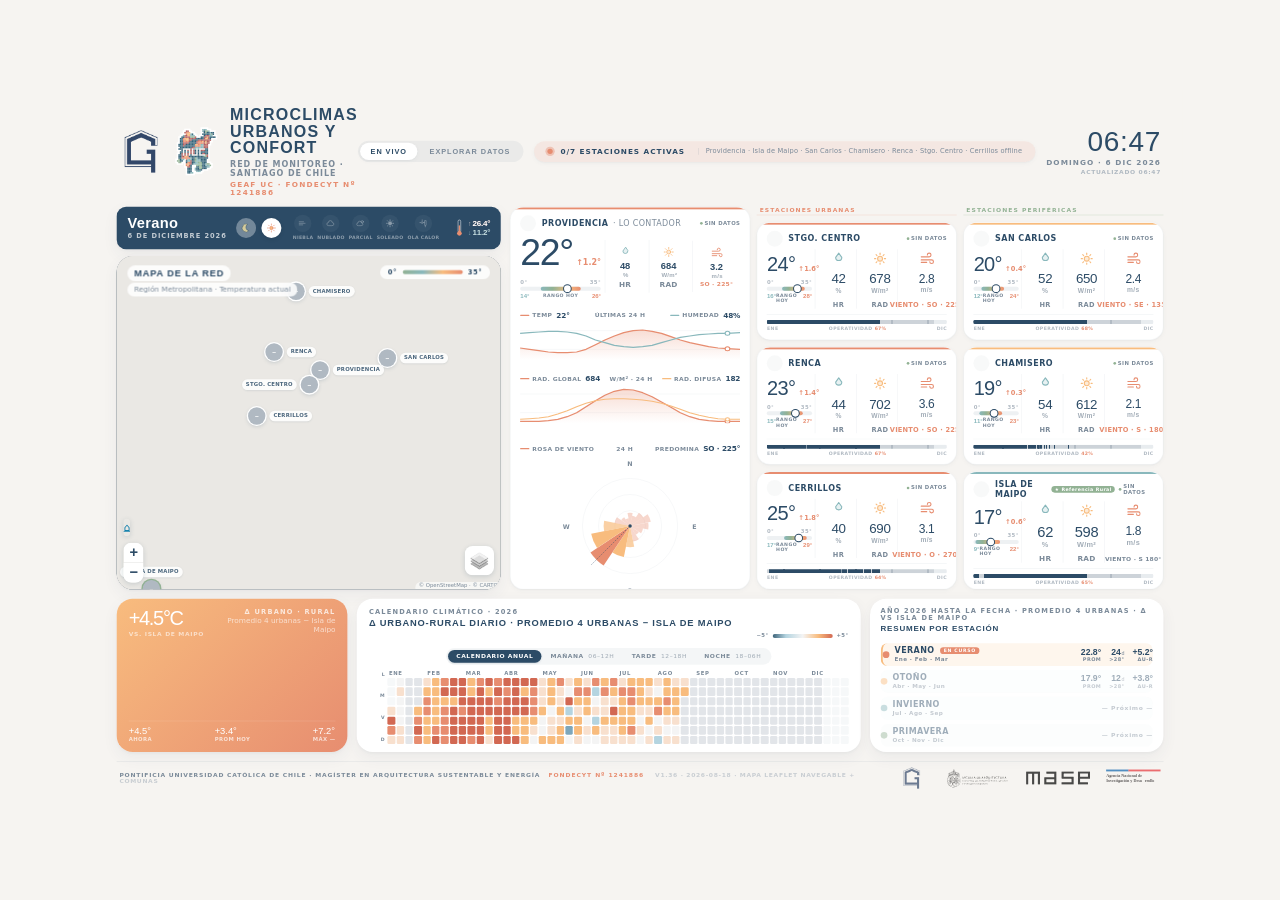
==== commit 0ac536bd: "Add files via upload" ====
--- a/index.html
+++ b/index.html
@@ -7,6 +7,7 @@
 <meta name="apple-mobile-web-app-capable" content="yes">
 <title>MUC — Microclimas Urbanos y Confort</title>
 <link rel="stylesheet" href="style.css">
+<link rel="stylesheet" href="libs/leaflet/leaflet.css">
 </head>
 <body>
 
@@ -27,6 +28,10 @@
         </div>
       </div>
       <div class="status-cluster">
+        <nav class="site-nav" aria-label="Secciones">
+          <a href="index.html" class="site-nav-link active" aria-current="page">En vivo</a>
+          <a href="explorar.html" class="site-nav-link">Explorar datos</a>
+        </nav>
         <div class="net-pill" id="netPill">
           <div class="pulse"></div>
           <span id="netPillText">7/7 Estaciones activas</span>
@@ -112,34 +117,8 @@
           </div>
         </div>
         <div class="map-canvas">
-          <div class="station-marker" style="top:24.25%; left:42.97%;">
-            <div class="pin" style="background:#E78D70;">23°</div>
-            <div class="label">RENCA</div>
-          </div>
-          <div class="station-marker label-left" style="top:38.5%; left:51.5%;">
-            <div class="pin" style="background:#E78D70;">24°</div>
-            <div class="label">STGO. CENTRO</div>
-          </div>
-          <div class="station-marker star label-right" style="top:29.45%; left:58.03%;">
-            <div class="pin" style="background:#E78D70;">22°</div>
-            <div class="label">★ PROVIDENCIA</div>
-          </div>
-          <div class="station-marker" style="top:25.55%; left:79.73%;">
-            <div class="pin" style="background:#F8BC7E;">20°</div>
-            <div class="label">SAN CARLOS</div>
-          </div>
-          <div class="station-marker" style="top:43.67%; left:37.92%;">
-            <div class="pin" style="background:#E78D70;">25°</div>
-            <div class="label">CERRILLOS</div>
-          </div>
-          <div class="station-marker" style="top:5.68%; left:49.83%;">
-            <div class="pin" style="background:#F8BC7E;">19°</div>
-            <div class="label">CHAMISERO</div>
-          </div>
-          <div class="station-marker rural label-above" style="top:94%; left:6%;">
-            <div class="pin" style="background:#89B8BC;">8°</div>
-            <div class="label">★ ISLA DE MAIPO</div>
-          </div>
+          <!-- v1.36: mapa Leaflet navegable (OpenStreetMap/CARTO) + perfiles de comunas RM -->
+          <div id="livemap" aria-label="Mapa navegable de la red de estaciones"></div>
         </div>
       </div>
       </div><!-- end map-column -->
@@ -723,7 +702,7 @@
       <div class="footer-text">
         Pontificia Universidad Católica de Chile · Magíster en Arquitectura Sustentable y Energía
         <span class="fondecyt-num">FONDECYT Nº 1241886</span>
-        <span class="dashboard-version">v1.23 · 2026-05-22 · pill grande inline</span>
+        <span class="dashboard-version">v1.36 · 2026-08-18 · mapa Leaflet navegable + comunas</span>
       </div>
       <div class="footer-logos">
         <div class="footer-logo geaf"></div>
@@ -736,8 +715,10 @@
   </div>
 </div>
 
+<script src="libs/leaflet/leaflet.js"></script>
 <script src="data.js"></script>
 <script src="app.js"></script>
+<script src="mapa.js"></script>
 
 </body>
 </html>
--- a/style.css
+++ b/style.css
@@ -76,6 +76,27 @@
     text-transform: uppercase; margin-top: 3px; font-weight: 700;
   }
   .status-cluster { display: flex; align-items: center; gap: 16px; flex-shrink: 0; }
+
+  /* ---------- SITE NAV (v1.35: multipágina) ---------- */
+  .site-nav {
+    display: flex; align-items: center; gap: 2px;
+    background: rgba(44,75,102,0.06);
+    border-radius: var(--radius-pill);
+    padding: 3px;
+  }
+  .site-nav-link {
+    font-family: 'Helvetica Neue', 'Arial Narrow', Helvetica, sans-serif;
+    font-size: 11px; font-weight: 700; letter-spacing: 1.4px; text-transform: uppercase;
+    color: var(--text-mute); text-decoration: none;
+    padding: 7px 16px; border-radius: var(--radius-pill);
+    transition: color 0.15s ease, background 0.15s ease;
+    white-space: nowrap;
+  }
+  .site-nav-link:hover { color: var(--navy); }
+  .site-nav-link.active {
+    background: var(--card); color: var(--navy);
+    box-shadow: var(--shadow-sm);
+  }
   .clock { text-align: right; flex-shrink: 0; }
   .clock .time {
     font-size: 42px; font-weight: 200; letter-spacing: 1px; line-height: 1;
@@ -225,19 +246,110 @@
   }
   .card-subtitle { font-size: 11px; color: var(--text-mute); margin-top: 2px; }
 
-  /* MAP */
+  /* MAP — v1.34: canvas con aspect-ratio fijo + satelital blurred como fondo del card.
+     Las franjas que aparecen a los costados (TV mode) ahora muestran satelital desenfocado
+     en vez de navy plano — se lee como "fondo fuera de foco", el canvas central queda nítido. */
   .map-card {
-    background: linear-gradient(135deg, #FFFBF5 0%, #FFF0E0 100%);
-    padding: 16px 18px 14px;
+    background-color: #1E3548;
+    padding: 0;
     display: flex; flex-direction: column;
-  }
+    position: relative;
+    overflow: hidden;
+    isolation: isolate;
+  }
+  /* v1.36: fondo satelital difuminado eliminado — el mapa Leaflet llena la card */
+  .map-card::before {
+    content: '';
+    position: absolute; inset: 0;
+    background: #EAE8E4;
+    z-index: 0;
+  }
+  .map-card > * { position: relative; z-index: 1; }
+  .map-canvas {
+    width: 100%;
+    height: 100%;
+  }
+
+  /* ---------- v1.36: mapa Leaflet ---------- */
+  #livemap {
+    position: absolute; inset: 0;
+    z-index: 1;
+    background: #EAE8E4;
+    font-family: 'Century Gothic', 'Futura', 'Avenir', system-ui, sans-serif;
+  }
+  .lf-station { pointer-events: auto; }
+  .lf-station .pin {
+    width: 26px; height: 26px; border-radius: 50%;
+    color: white; font-weight: 700; font-size: 10px;
+    font-family: 'Helvetica Neue', sans-serif;
+    display: grid; place-items: center;
+    box-shadow: 0 0 0 2px white, 0 2px 6px rgba(44,75,102,0.25);
+  }
+  .lf-station.rural .pin {
+    box-shadow: 0 0 0 2px var(--sage), 0 2px 6px rgba(44,75,102,0.25);
+  }
+  .lf-station .label {
+    position: absolute;
+    font-size: 8px; font-weight: 700; letter-spacing: 0.3px;
+    color: rgba(44,75,102,0.85); background: rgba(255,255,255,0.85);
+    padding: 2px 6px; border-radius: var(--radius-pill);
+    box-shadow: 0 1px 3px rgba(44,75,102,0.12);
+    white-space: nowrap;
+    pointer-events: none;
+  }
+  .lf-station.side-right .label { top: 50%; left: calc(100% + 6px); transform: translateY(-50%); }
+  .lf-station.side-left  .label { top: 50%; right: calc(100% + 6px); transform: translateY(-50%); }
+  .lf-station.side-above .label { bottom: calc(100% + 4px); left: 50%; transform: translateX(-50%); font-weight: 800; }
+  .comuna-tip {
+    font-family: 'Helvetica Neue', 'Arial Narrow', Helvetica, sans-serif;
+    font-size: 10px; font-weight: 700; letter-spacing: 1px; text-transform: uppercase;
+    color: var(--navy);
+    background: rgba(255,255,255,0.92); border: none;
+    border-radius: var(--radius-pill); padding: 3px 9px;
+    box-shadow: 0 2px 8px rgba(44,75,102,0.15);
+  }
+  #livemap .leaflet-control-attribution {
+    font-size: 8px; background: rgba(255,255,255,0.65);
+    color: var(--text-mute); border-radius: 8px 0 0 0;
+  }
+  #livemap .leaflet-bar { border: none; box-shadow: 0 2px 8px rgba(44,75,102,0.18); border-radius: 12px; overflow: hidden; }
+  #livemap .leaflet-bar a {
+    color: var(--navy); font-family: 'Helvetica Neue', sans-serif;
+    border-bottom-color: rgba(44,75,102,0.1);
+  }
+  #livemap .muc-home-btn { font-size: 16px; line-height: 26px; }
+  #livemap .leaflet-control-layers {
+    border: none; box-shadow: 0 2px 8px rgba(44,75,102,0.18); border-radius: 12px;
+    font-family: 'Century Gothic', 'Futura', system-ui, sans-serif; font-size: 11px; color: var(--navy);
+  }
+  /* Wrapper markers con shift en % (no px) para que match el shift del SVG en cualquier escala */
+  .map-canvas .markers-shift {
+    position: absolute; inset: 0;
+    transform: translateY(8.4%);
+    pointer-events: none;
+  }
+  .map-canvas .markers-shift > * { pointer-events: auto; }
   .map-header {
+    position: absolute;
+    top: 14px; left: 16px; right: 16px;
+    z-index: 3;
     display: flex; justify-content: space-between; align-items: flex-start;
-    margin-bottom: 6px;
-  }
+    pointer-events: none;
+  }
+  .map-header > * { pointer-events: auto; }
+  .map-header .card-label,
+  .map-header .card-title,
+  .map-header .card-subtitle {
+    background: rgba(255,255,255,0.85);
+    padding: 4px 10px;
+    border-radius: var(--radius-pill);
+    backdrop-filter: blur(8px);
+    display: inline-block;
+  }
+  .map-header .card-label { margin-bottom: 4px; }
   .map-legend {
     display: flex; align-items: center; gap: 8px;
-    background: rgba(255,255,255,0.75); padding: 5px 12px;
+    background: rgba(255,255,255,0.85); padding: 5px 12px;
     border-radius: var(--radius-pill); backdrop-filter: blur(8px);
   }
   .legend-bar {
@@ -267,18 +379,16 @@
     margin-top: 1px;
   }
 
-  /* v1.15: nuevo mapa con imagen satelital. SVG referencia el PNG via relative path.
-     aspect-ratio matchea el viewBox del SVG (720.7/772.6 = 0.933) para que los markers
-     posicionados con % alineen perfecto con el contenido del SVG. */
+  /* v1.25: SVG ocupa todo el canvas — usamos preserveAspectRatio="none" en el SVG
+     para que la imagen se estire ligeramente y llene la ficha. La distorsión (~7%)
+     en un mapa decorativo es imperceptible. Los markers (% del canvas) alinean. */
   .map-canvas {
     flex: 1; position: relative; min-height: 0;
-    aspect-ratio: 720.7 / 772.6;
-    max-height: 100%;
-    margin: 0 auto;
-    background-image: url('mapa/santiago.svg');
-    background-size: 100% 100%;
-    background-repeat: no-repeat;
-    background-position: center;
+    overflow: hidden;
+  }
+  .map-canvas .map-svg {
+    position: absolute; inset: 0;
+    width: 100%; height: 100%;
   }
   .map-svg { width: 100%; height: 100%; display: block; }
   .comuna {
@@ -306,21 +416,17 @@
     position: absolute; transform: translate(-50%, -50%);
     z-index: 2; pointer-events: none;
   }
-  /* v1.17: pins más chicos para evitar overlap entre comunas vecinas (Stgo Centro / Providencia) */
+  /* v1.24: pins más compactos (26px) — matchea proporción de circles del SVG original */
   .station-marker .pin {
-    width: 32px; height: 32px; border-radius: 50%;
-    color: white; font-weight: 700; font-size: 11px;
+    width: 26px; height: 26px; border-radius: 50%;
+    color: white; font-weight: 700; font-size: 10px;
     font-family: 'Helvetica Neue', sans-serif;
     display: grid; place-items: center;
-    box-shadow: 0 0 0 2.5px white, 0 2px 8px rgba(44,75,102,0.25);
-  }
-  .station-marker.star .pin {
-    width: 38px; height: 38px; font-size: 12px;
-    box-shadow: 0 0 0 3px white, 0 3px 10px rgba(44,75,102,0.3);
-  }
-  /* Marker rural (Isla de Maipo): borde verde sage + estrella */
+    box-shadow: 0 0 0 2px white, 0 2px 6px rgba(44,75,102,0.25);
+  }
+  /* Marker rural (Isla de Maipo): borde verde sage */
   .station-marker.rural .pin {
-    box-shadow: 0 0 0 2.5px var(--sage), 0 2px 8px rgba(44,75,102,0.25);
+    box-shadow: 0 0 0 2px var(--sage), 0 2px 6px rgba(44,75,102,0.25);
   }
   .station-marker .label {
     position: absolute; top: calc(100% + 3px); left: 50%; transform: translateX(-50%);
--- a/libs/leaflet/leaflet.css
+++ b/libs/leaflet/leaflet.css
@@ -0,0 +1,661 @@
+/* required styles */
+
+.leaflet-pane,
+.leaflet-tile,
+.leaflet-marker-icon,
+.leaflet-marker-shadow,
+.leaflet-tile-container,
+.leaflet-pane > svg,
+.leaflet-pane > canvas,
+.leaflet-zoom-box,
+.leaflet-image-layer,
+.leaflet-layer {
+	position: absolute;
+	left: 0;
+	top: 0;
+	}
+.leaflet-container {
+	overflow: hidden;
+	}
+.leaflet-tile,
+.leaflet-marker-icon,
+.leaflet-marker-shadow {
+	-webkit-user-select: none;
+	   -moz-user-select: none;
+	        user-select: none;
+	  -webkit-user-drag: none;
+	}
+/* Prevents IE11 from highlighting tiles in blue */
+.leaflet-tile::selection {
+	background: transparent;
+}
+/* Safari renders non-retina tile on retina better with this, but Chrome is worse */
+.leaflet-safari .leaflet-tile {
+	image-rendering: -webkit-optimize-contrast;
+	}
+/* hack that prevents hw layers "stretching" when loading new tiles */
+.leaflet-safari .leaflet-tile-container {
+	width: 1600px;
+	height: 1600px;
+	-webkit-transform-origin: 0 0;
+	}
+.leaflet-marker-icon,
+.leaflet-marker-shadow {
+	display: block;
+	}
+/* .leaflet-container svg: reset svg max-width decleration shipped in Joomla! (joomla.org) 3.x */
+/* .leaflet-container img: map is broken in FF if you have max-width: 100% on tiles */
+.leaflet-container .leaflet-overlay-pane svg {
+	max-width: none !important;
+	max-height: none !important;
+	}
+.leaflet-container .leaflet-marker-pane img,
+.leaflet-container .leaflet-shadow-pane img,
+.leaflet-container .leaflet-tile-pane img,
+.leaflet-container img.leaflet-image-layer,
+.leaflet-container .leaflet-tile {
+	max-width: none !important;
+	max-height: none !important;
+	width: auto;
+	padding: 0;
+	}
+
+.leaflet-container img.leaflet-tile {
+	/* See: https://bugs.chromium.org/p/chromium/issues/detail?id=600120 */
+	mix-blend-mode: plus-lighter;
+}
+
+.leaflet-container.leaflet-touch-zoom {
+	-ms-touch-action: pan-x pan-y;
+	touch-action: pan-x pan-y;
+	}
+.leaflet-container.leaflet-touch-drag {
+	-ms-touch-action: pinch-zoom;
+	/* Fallback for FF which doesn't support pinch-zoom */
+	touch-action: none;
+	touch-action: pinch-zoom;
+}
+.leaflet-container.leaflet-touch-drag.leaflet-touch-zoom {
+	-ms-touch-action: none;
+	touch-action: none;
+}
+.leaflet-container {
+	-webkit-tap-highlight-color: transparent;
+}
+.leaflet-container a {
+	-webkit-tap-highlight-color: rgba(51, 181, 229, 0.4);
+}
+.leaflet-tile {
+	filter: inherit;
+	visibility: hidden;
+	}
+.leaflet-tile-loaded {
+	visibility: inherit;
+	}
+.leaflet-zoom-box {
+	width: 0;
+	height: 0;
+	-moz-box-sizing: border-box;
+	     box-sizing: border-box;
+	z-index: 800;
+	}
+/* workaround for https://bugzilla.mozilla.org/show_bug.cgi?id=888319 */
+.leaflet-overlay-pane svg {
+	-moz-user-select: none;
+	}
+
+.leaflet-pane         { z-index: 400; }
+
+.leaflet-tile-pane    { z-index: 200; }
+.leaflet-overlay-pane { z-index: 400; }
+.leaflet-shadow-pane  { z-index: 500; }
+.leaflet-marker-pane  { z-index: 600; }
+.leaflet-tooltip-pane   { z-index: 650; }
+.leaflet-popup-pane   { z-index: 700; }
+
+.leaflet-map-pane canvas { z-index: 100; }
+.leaflet-map-pane svg    { z-index: 200; }
+
+.leaflet-vml-shape {
+	width: 1px;
+	height: 1px;
+	}
+.lvml {
+	behavior: url(#default#VML);
+	display: inline-block;
+	position: absolute;
+	}
+
+
+/* control positioning */
+
+.leaflet-control {
+	position: relative;
+	z-index: 800;
+	pointer-events: visiblePainted; /* IE 9-10 doesn't have auto */
+	pointer-events: auto;
+	}
+.leaflet-top,
+.leaflet-bottom {
+	position: absolute;
+	z-index: 1000;
+	pointer-events: none;
+	}
+.leaflet-top {
+	top: 0;
+	}
+.leaflet-right {
+	right: 0;
+	}
+.leaflet-bottom {
+	bottom: 0;
+	}
+.leaflet-left {
+	left: 0;
+	}
+.leaflet-control {
+	float: left;
+	clear: both;
+	}
+.leaflet-right .leaflet-control {
+	float: right;
+	}
+.leaflet-top .leaflet-control {
+	margin-top: 10px;
+	}
+.leaflet-bottom .leaflet-control {
+	margin-bottom: 10px;
+	}
+.leaflet-left .leaflet-control {
+	margin-left: 10px;
+	}
+.leaflet-right .leaflet-control {
+	margin-right: 10px;
+	}
+
+
+/* zoom and fade animations */
+
+.leaflet-fade-anim .leaflet-popup {
+	opacity: 0;
+	-webkit-transition: opacity 0.2s linear;
+	   -moz-transition: opacity 0.2s linear;
+	        transition: opacity 0.2s linear;
+	}
+.leaflet-fade-anim .leaflet-map-pane .leaflet-popup {
+	opacity: 1;
+	}
+.leaflet-zoom-animated {
+	-webkit-transform-origin: 0 0;
+	    -ms-transform-origin: 0 0;
+	        transform-origin: 0 0;
+	}
+svg.leaflet-zoom-animated {
+	will-change: transform;
+}
+
+.leaflet-zoom-anim .leaflet-zoom-animated {
+	-webkit-transition: -webkit-transform 0.25s cubic-bezier(0,0,0.25,1);
+	   -moz-transition:    -moz-transform 0.25s cubic-bezier(0,0,0.25,1);
+	        transition:         transform 0.25s cubic-bezier(0,0,0.25,1);
+	}
+.leaflet-zoom-anim .leaflet-tile,
+.leaflet-pan-anim .leaflet-tile {
+	-webkit-transition: none;
+	   -moz-transition: none;
+	        transition: none;
+	}
+
+.leaflet-zoom-anim .leaflet-zoom-hide {
+	visibility: hidden;
+	}
+
+
+/* cursors */
+
+.leaflet-interactive {
+	cursor: pointer;
+	}
+.leaflet-grab {
+	cursor: -webkit-grab;
+	cursor:    -moz-grab;
+	cursor:         grab;
+	}
+.leaflet-crosshair,
+.leaflet-crosshair .leaflet-interactive {
+	cursor: crosshair;
+	}
+.leaflet-popup-pane,
+.leaflet-control {
+	cursor: auto;
+	}
+.leaflet-dragging .leaflet-grab,
+.leaflet-dragging .leaflet-grab .leaflet-interactive,
+.leaflet-dragging .leaflet-marker-draggable {
+	cursor: move;
+	cursor: -webkit-grabbing;
+	cursor:    -moz-grabbing;
+	cursor:         grabbing;
+	}
+
+/* marker & overlays interactivity */
+.leaflet-marker-icon,
+.leaflet-marker-shadow,
+.leaflet-image-layer,
+.leaflet-pane > svg path,
+.leaflet-tile-container {
+	pointer-events: none;
+	}
+
+.leaflet-marker-icon.leaflet-interactive,
+.leaflet-image-layer.leaflet-interactive,
+.leaflet-pane > svg path.leaflet-interactive,
+svg.leaflet-image-layer.leaflet-interactive path {
+	pointer-events: visiblePainted; /* IE 9-10 doesn't have auto */
+	pointer-events: auto;
+	}
+
+/* visual tweaks */
+
+.leaflet-container {
+	background: #ddd;
+	outline-offset: 1px;
+	}
+.leaflet-container a {
+	color: #0078A8;
+	}
+.leaflet-zoom-box {
+	border: 2px dotted #38f;
+	background: rgba(255,255,255,0.5);
+	}
+
+
+/* general typography */
+.leaflet-container {
+	font-family: "Helvetica Neue", Arial, Helvetica, sans-serif;
+	font-size: 12px;
+	font-size: 0.75rem;
+	line-height: 1.5;
+	}
+
+
+/* general toolbar styles */
+
+.leaflet-bar {
+	box-shadow: 0 1px 5px rgba(0,0,0,0.65);
+	border-radius: 4px;
+	}
+.leaflet-bar a {
+	background-color: #fff;
+	border-bottom: 1px solid #ccc;
+	width: 26px;
+	height: 26px;
+	line-height: 26px;
+	display: block;
+	text-align: center;
+	text-decoration: none;
+	color: black;
+	}
+.leaflet-bar a,
+.leaflet-control-layers-toggle {
+	background-position: 50% 50%;
+	background-repeat: no-repeat;
+	display: block;
+	}
+.leaflet-bar a:hover,
+.leaflet-bar a:focus {
+	background-color: #f4f4f4;
+	}
+.leaflet-bar a:first-child {
+	border-top-left-radius: 4px;
+	border-top-right-radius: 4px;
+	}
+.leaflet-bar a:last-child {
+	border-bottom-left-radius: 4px;
+	border-bottom-right-radius: 4px;
+	border-bottom: none;
+	}
+.leaflet-bar a.leaflet-disabled {
+	cursor: default;
+	background-color: #f4f4f4;
+	color: #bbb;
+	}
+
+.leaflet-touch .leaflet-bar a {
+	width: 30px;
+	height: 30px;
+	line-height: 30px;
+	}
+.leaflet-touch .leaflet-bar a:first-child {
+	border-top-left-radius: 2px;
+	border-top-right-radius: 2px;
+	}
+.leaflet-touch .leaflet-bar a:last-child {
+	border-bottom-left-radius: 2px;
+	border-bottom-right-radius: 2px;
+	}
+
+/* zoom control */
+
+.leaflet-control-zoom-in,
+.leaflet-control-zoom-out {
+	font: bold 18px 'Lucida Console', Monaco, monospace;
+	text-indent: 1px;
+	}
+
+.leaflet-touch .leaflet-control-zoom-in, .leaflet-touch .leaflet-control-zoom-out  {
+	font-size: 22px;
+	}
+
+
+/* layers control */
+
+.leaflet-control-layers {
+	box-shadow: 0 1px 5px rgba(0,0,0,0.4);
+	background: #fff;
+	border-radius: 5px;
+	}
+.leaflet-control-layers-toggle {
+	background-image: url(images/layers.png);
+	width: 36px;
+	height: 36px;
+	}
+.leaflet-retina .leaflet-control-layers-toggle {
+	background-image: url(images/layers-2x.png);
+	background-size: 26px 26px;
+	}
+.leaflet-touch .leaflet-control-layers-toggle {
+	width: 44px;
+	height: 44px;
+	}
+.leaflet-control-layers .leaflet-control-layers-list,
+.leaflet-control-layers-expanded .leaflet-control-layers-toggle {
+	display: none;
+	}
+.leaflet-control-layers-expanded .leaflet-control-layers-list {
+	display: block;
+	position: relative;
+	}
+.leaflet-control-layers-expanded {
+	padding: 6px 10px 6px 6px;
+	color: #333;
+	background: #fff;
+	}
+.leaflet-control-layers-scrollbar {
+	overflow-y: scroll;
+	overflow-x: hidden;
+	padding-right: 5px;
+	}
+.leaflet-control-layers-selector {
+	margin-top: 2px;
+	position: relative;
+	top: 1px;
+	}
+.leaflet-control-layers label {
+	display: block;
+	font-size: 13px;
+	font-size: 1.08333em;
+	}
+.leaflet-control-layers-separator {
+	height: 0;
+	border-top: 1px solid #ddd;
+	margin: 5px -10px 5px -6px;
+	}
+
+/* Default icon URLs */
+.leaflet-default-icon-path { /* used only in path-guessing heuristic, see L.Icon.Default */
+	background-image: url(images/marker-icon.png);
+	}
+
+
+/* attribution and scale controls */
+
+.leaflet-container .leaflet-control-attribution {
+	background: #fff;
+	background: rgba(255, 255, 255, 0.8);
+	margin: 0;
+	}
+.leaflet-control-attribution,
+.leaflet-control-scale-line {
+	padding: 0 5px;
+	color: #333;
+	line-height: 1.4;
+	}
+.leaflet-control-attribution a {
+	text-decoration: none;
+	}
+.leaflet-control-attribution a:hover,
+.leaflet-control-attribution a:focus {
+	text-decoration: underline;
+	}
+.leaflet-attribution-flag {
+	display: inline !important;
+	vertical-align: baseline !important;
+	width: 1em;
+	height: 0.6669em;
+	}
+.leaflet-left .leaflet-control-scale {
+	margin-left: 5px;
+	}
+.leaflet-bottom .leaflet-control-scale {
+	margin-bottom: 5px;
+	}
+.leaflet-control-scale-line {
+	border: 2px solid #777;
+	border-top: none;
+	line-height: 1.1;
+	padding: 2px 5px 1px;
+	white-space: nowrap;
+	-moz-box-sizing: border-box;
+	     box-sizing: border-box;
+	background: rgba(255, 255, 255, 0.8);
+	text-shadow: 1px 1px #fff;
+	}
+.leaflet-control-scale-line:not(:first-child) {
+	border-top: 2px solid #777;
+	border-bottom: none;
+	margin-top: -2px;
+	}
+.leaflet-control-scale-line:not(:first-child):not(:last-child) {
+	border-bottom: 2px solid #777;
+	}
+
+.leaflet-touch .leaflet-control-attribution,
+.leaflet-touch .leaflet-control-layers,
+.leaflet-touch .leaflet-bar {
+	box-shadow: none;
+	}
+.leaflet-touch .leaflet-control-layers,
+.leaflet-touch .leaflet-bar {
+	border: 2px solid rgba(0,0,0,0.2);
+	background-clip: padding-box;
+	}
+
+
+/* popup */
+
+.leaflet-popup {
+	position: absolute;
+	text-align: center;
+	margin-bottom: 20px;
+	}
+.leaflet-popup-content-wrapper {
+	padding: 1px;
+	text-align: left;
+	border-radius: 12px;
+	}
+.leaflet-popup-content {
+	margin: 13px 24px 13px 20px;
+	line-height: 1.3;
+	font-size: 13px;
+	font-size: 1.08333em;
+	min-height: 1px;
+	}
+.leaflet-popup-content p {
+	margin: 17px 0;
+	margin: 1.3em 0;
+	}
+.leaflet-popup-tip-container {
+	width: 40px;
+	height: 20px;
+	position: absolute;
+	left: 50%;
+	margin-top: -1px;
+	margin-left: -20px;
+	overflow: hidden;
+	pointer-events: none;
+	}
+.leaflet-popup-tip {
+	width: 17px;
+	height: 17px;
+	padding: 1px;
+
+	margin: -10px auto 0;
+	pointer-events: auto;
+
+	-webkit-transform: rotate(45deg);
+	   -moz-transform: rotate(45deg);
+	    -ms-transform: rotate(45deg);
+	        transform: rotate(45deg);
+	}
+.leaflet-popup-content-wrapper,
+.leaflet-popup-tip {
+	background: white;
+	color: #333;
+	box-shadow: 0 3px 14px rgba(0,0,0,0.4);
+	}
+.leaflet-container a.leaflet-popup-close-button {
+	position: absolute;
+	top: 0;
+	right: 0;
+	border: none;
+	text-align: center;
+	width: 24px;
+	height: 24px;
+	font: 16px/24px Tahoma, Verdana, sans-serif;
+	color: #757575;
+	text-decoration: none;
+	background: transparent;
+	}
+.leaflet-container a.leaflet-popup-close-button:hover,
+.leaflet-container a.leaflet-popup-close-button:focus {
+	color: #585858;
+	}
+.leaflet-popup-scrolled {
+	overflow: auto;
+	}
+
+.leaflet-oldie .leaflet-popup-content-wrapper {
+	-ms-zoom: 1;
+	}
+.leaflet-oldie .leaflet-popup-tip {
+	width: 24px;
+	margin: 0 auto;
+
+	-ms-filter: "progid:DXImageTransform.Microsoft.Matrix(M11=0.70710678, M12=0.70710678, M21=-0.70710678, M22=0.70710678)";
+	filter: progid:DXImageTransform.Microsoft.Matrix(M11=0.70710678, M12=0.70710678, M21=-0.70710678, M22=0.70710678);
+	}
+
+.leaflet-oldie .leaflet-control-zoom,
+.leaflet-oldie .leaflet-control-layers,
+.leaflet-oldie .leaflet-popup-content-wrapper,
+.leaflet-oldie .leaflet-popup-tip {
+	border: 1px solid #999;
+	}
+
+
+/* div icon */
+
+.leaflet-div-icon {
+	background: #fff;
+	border: 1px solid #666;
+	}
+
+
+/* Tooltip */
+/* Base styles for the element that has a tooltip */
+.leaflet-tooltip {
+	position: absolute;
+	padding: 6px;
+	background-color: #fff;
+	border: 1px solid #fff;
+	border-radius: 3px;
+	color: #222;
+	white-space: nowrap;
+	-webkit-user-select: none;
+	-moz-user-select: none;
+	-ms-user-select: none;
+	user-select: none;
+	pointer-events: none;
+	box-shadow: 0 1px 3px rgba(0,0,0,0.4);
+	}
+.leaflet-tooltip.leaflet-interactive {
+	cursor: pointer;
+	pointer-events: auto;
+	}
+.leaflet-tooltip-top:before,
+.leaflet-tooltip-bottom:before,
+.leaflet-tooltip-left:before,
+.leaflet-tooltip-right:before {
+	position: absolute;
+	pointer-events: none;
+	border: 6px solid transparent;
+	background: transparent;
+	content: "";
+	}
+
+/* Directions */
+
+.leaflet-tooltip-bottom {
+	margin-top: 6px;
+}
+.leaflet-tooltip-top {
+	margin-top: -6px;
+}
+.leaflet-tooltip-bottom:before,
+.leaflet-tooltip-top:before {
+	left: 50%;
+	margin-left: -6px;
+	}
+.leaflet-tooltip-top:before {
+	bottom: 0;
+	margin-bottom: -12px;
+	border-top-color: #fff;
+	}
+.leaflet-tooltip-bottom:before {
+	top: 0;
+	margin-top: -12px;
+	margin-left: -6px;
+	border-bottom-color: #fff;
+	}
+.leaflet-tooltip-left {
+	margin-left: -6px;
+}
+.leaflet-tooltip-right {
+	margin-left: 6px;
+}
+.leaflet-tooltip-left:before,
+.leaflet-tooltip-right:before {
+	top: 50%;
+	margin-top: -6px;
+	}
+.leaflet-tooltip-left:before {
+	right: 0;
+	margin-right: -12px;
+	border-left-color: #fff;
+	}
+.leaflet-tooltip-right:before {
+	left: 0;
+	margin-left: -12px;
+	border-right-color: #fff;
+	}
+
+/* Printing */
+
+@media print {
+	/* Prevent printers from removing background-images of controls. */
+	.leaflet-control {
+		-webkit-print-color-adjust: exact;
+		print-color-adjust: exact;
+		}
+	}
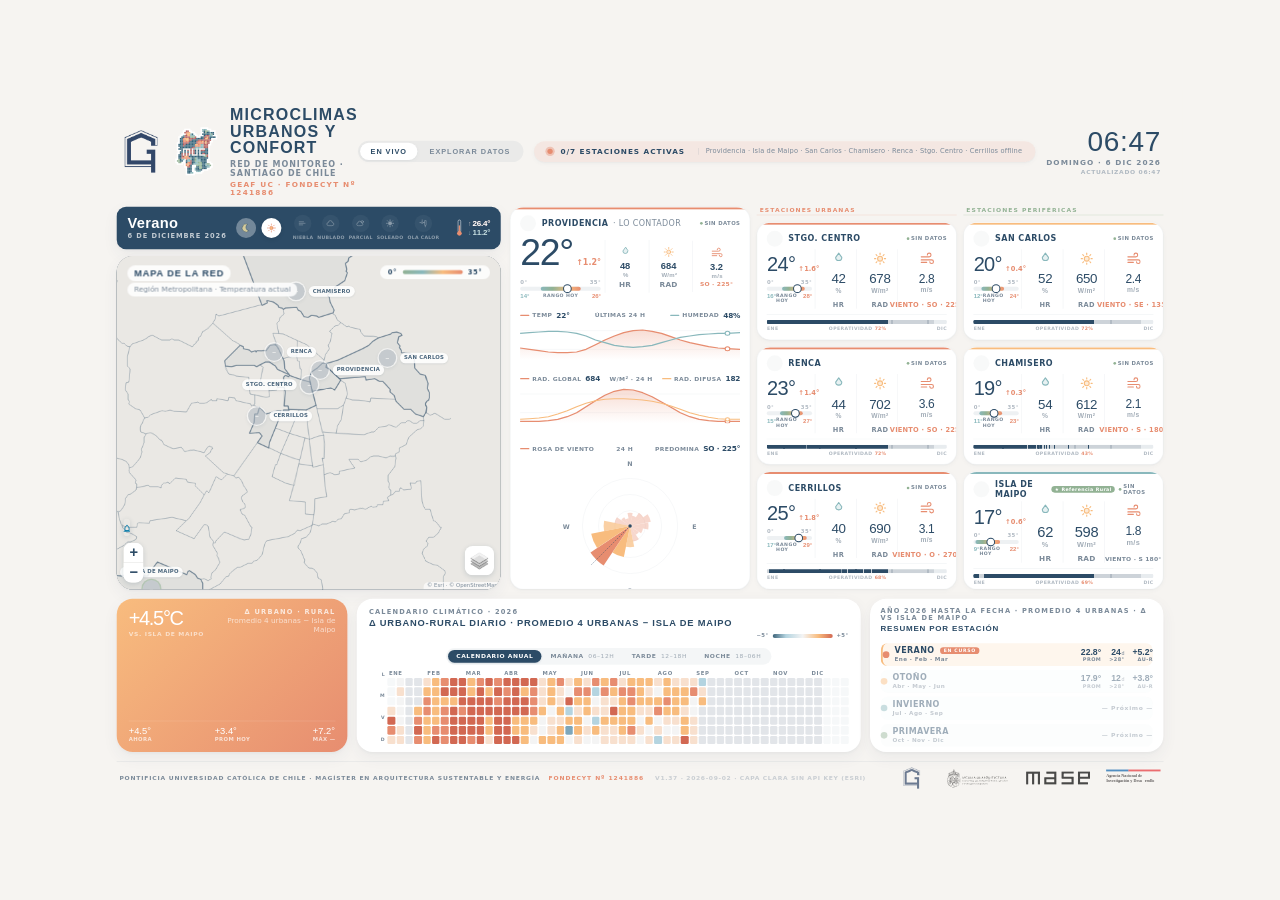
==== commit aa169e1b: "Add files via upload" ====
--- a/index.html
+++ b/index.html
@@ -702,7 +702,7 @@
       <div class="footer-text">
         Pontificia Universidad Católica de Chile · Magíster en Arquitectura Sustentable y Energía
         <span class="fondecyt-num">FONDECYT Nº 1241886</span>
-        <span class="dashboard-version">v1.36 · 2026-08-18 · mapa Leaflet navegable + comunas</span>
+        <span class="dashboard-version">v1.37 · 2026-09-02 · capa clara sin API key (Esri)</span>
       </div>
       <div class="footer-logos">
         <div class="footer-logo geaf"></div>
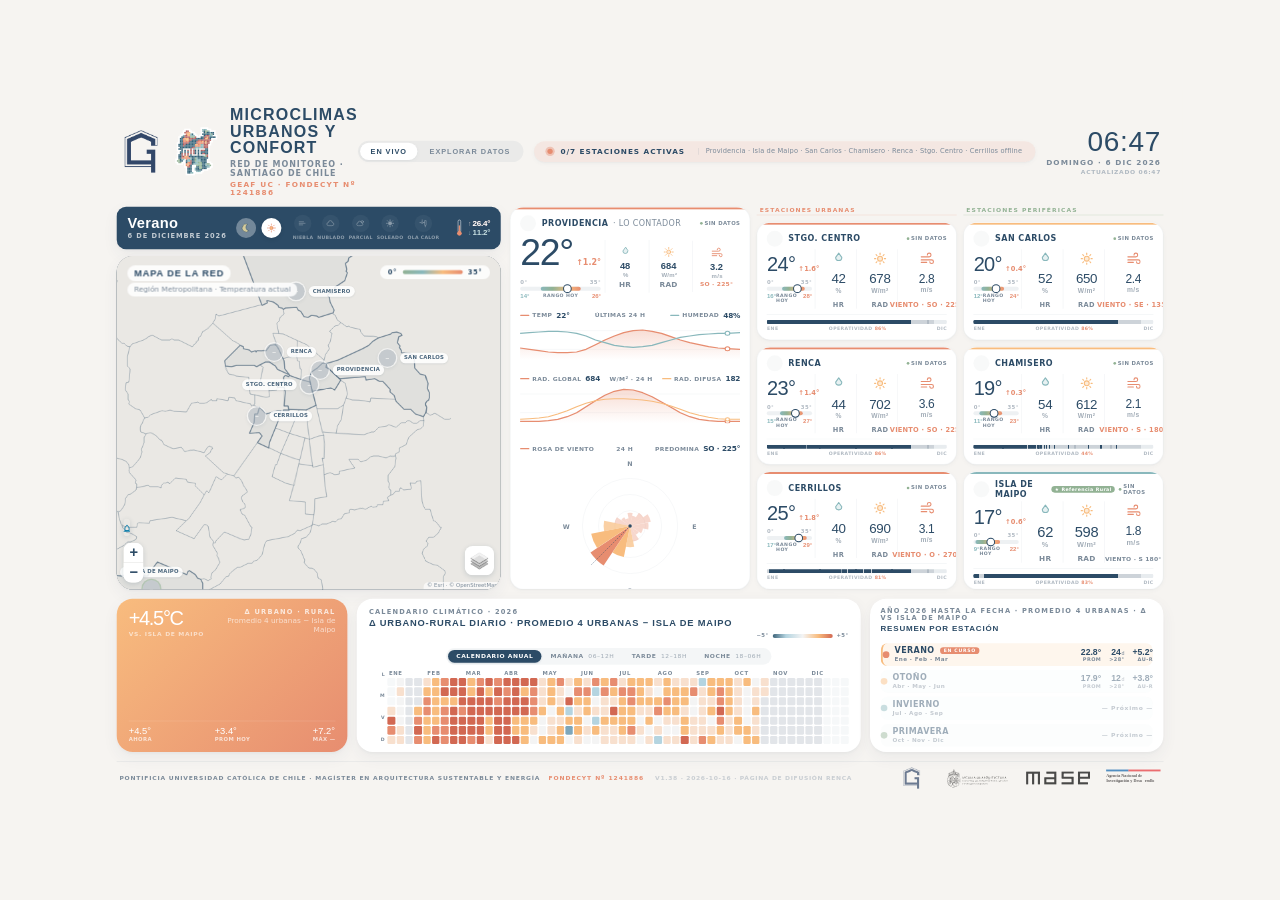
==== commit 4c9bcaeb: "Add files via upload" ====
--- a/index.html
+++ b/index.html
@@ -702,7 +702,7 @@
       <div class="footer-text">
         Pontificia Universidad Católica de Chile · Magíster en Arquitectura Sustentable y Energía
         <span class="fondecyt-num">FONDECYT Nº 1241886</span>
-        <span class="dashboard-version">v1.37 · 2026-09-02 · capa clara sin API key (Esri)</span>
+        <span class="dashboard-version">v1.38 · 2026-10-16 · página de difusión Renca</span>
       </div>
       <div class="footer-logos">
         <div class="footer-logo geaf"></div>
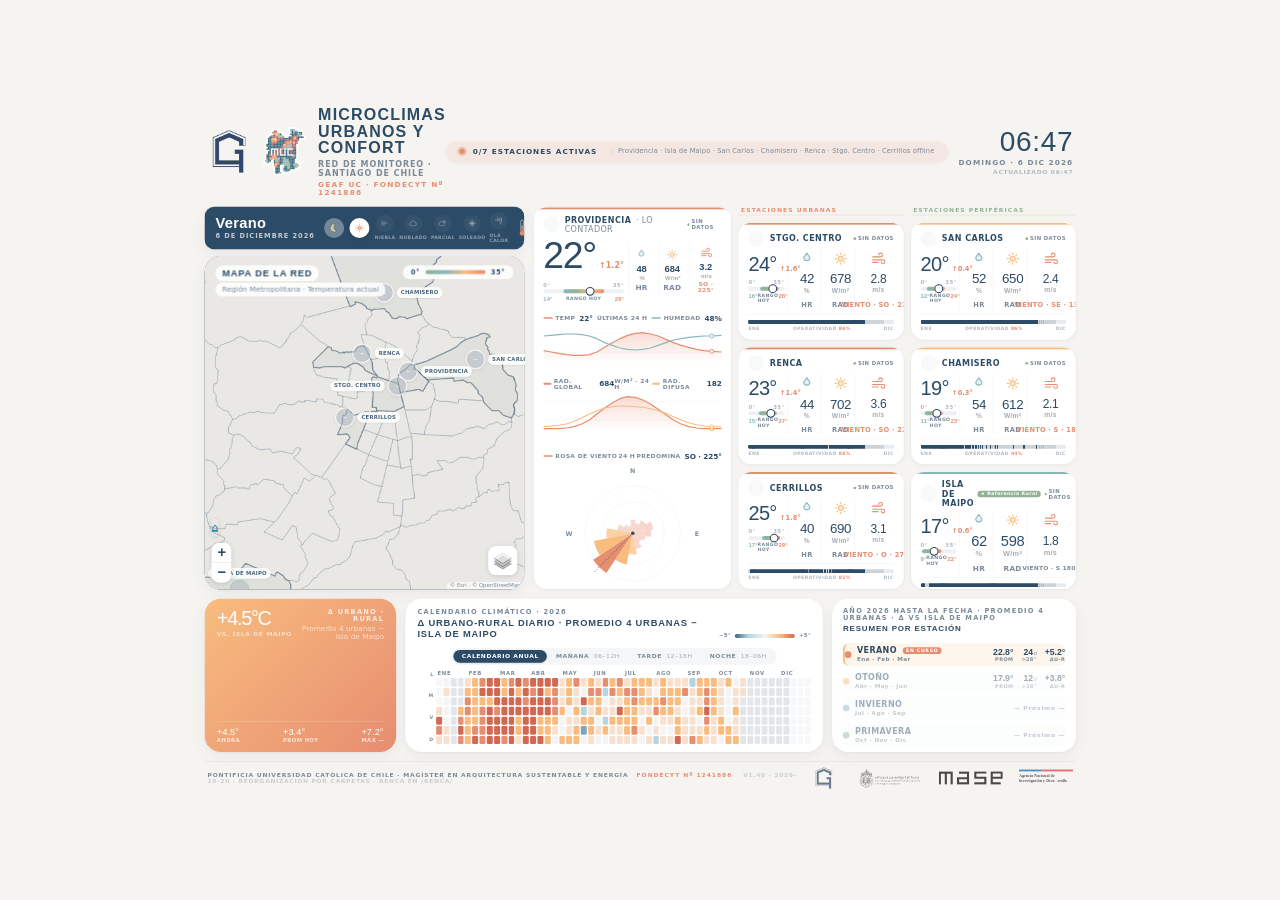
==== commit 86c32e22: "Add files via upload" ====
--- a/index.html
+++ b/index.html
@@ -28,10 +28,7 @@
         </div>
       </div>
       <div class="status-cluster">
-        <nav class="site-nav" aria-label="Secciones">
-          <a href="index.html" class="site-nav-link active" aria-current="page">En vivo</a>
-          <a href="explorar.html" class="site-nav-link">Explorar datos</a>
-        </nav>
+        <!-- v1.40: nav multipágina retirada mientras se desarrolla la nueva plataforma (vive en /explorar/) -->
         <div class="net-pill" id="netPill">
           <div class="pulse"></div>
           <span id="netPillText">7/7 Estaciones activas</span>
@@ -702,7 +699,7 @@
       <div class="footer-text">
         Pontificia Universidad Católica de Chile · Magíster en Arquitectura Sustentable y Energía
         <span class="fondecyt-num">FONDECYT Nº 1241886</span>
-        <span class="dashboard-version">v1.38 · 2026-10-16 · página de difusión Renca</span>
+        <span class="dashboard-version">v1.40 · 2026-10-20 · reorganización por carpetas · Renca en /renca/</span>
       </div>
       <div class="footer-logos">
         <div class="footer-logo geaf"></div>
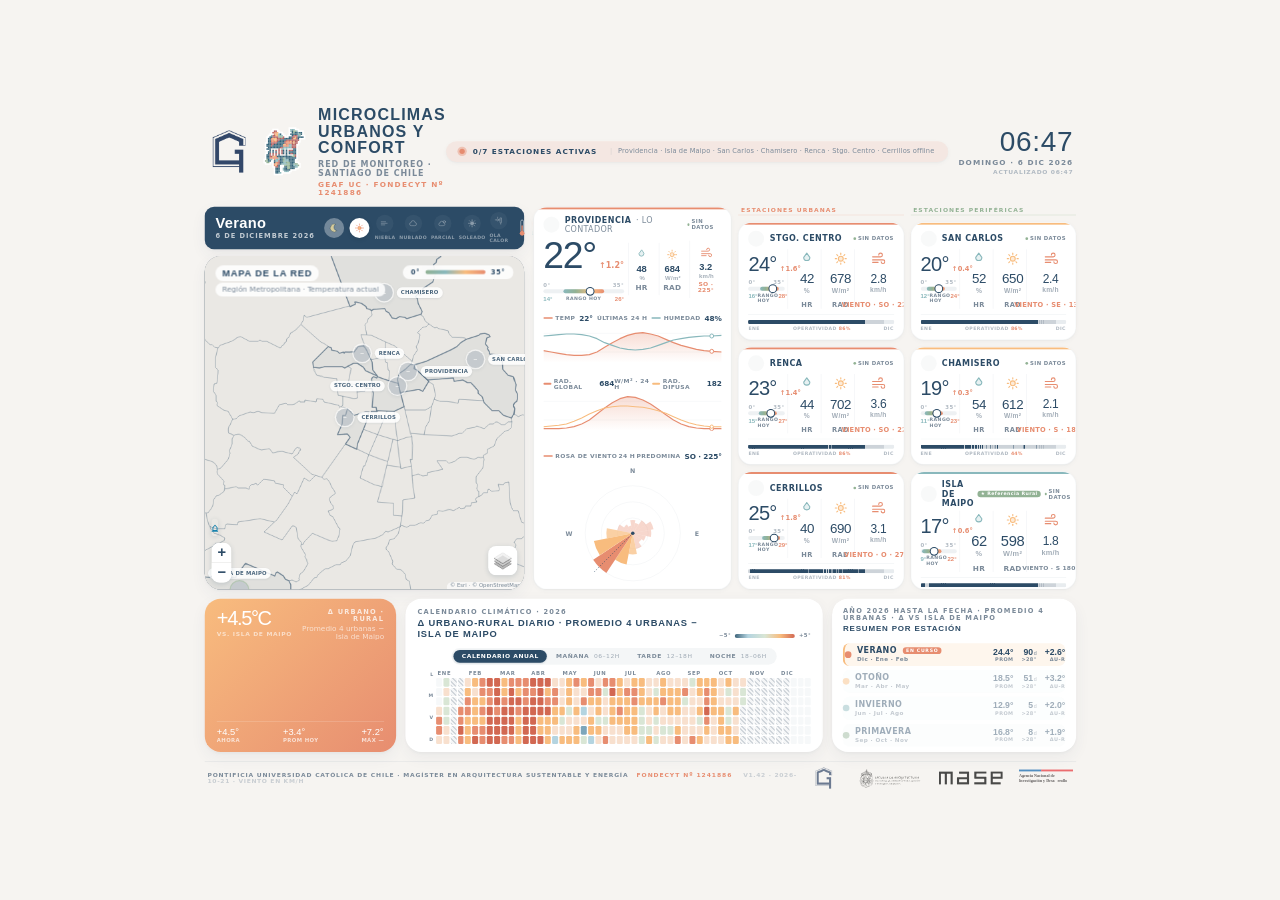
==== commit d3e215a3: "Add files via upload" ====
--- a/index.html
+++ b/index.html
@@ -6,7 +6,7 @@
 <meta name="format-detection" content="telephone=no">
 <meta name="apple-mobile-web-app-capable" content="yes">
 <title>MUC — Microclimas Urbanos y Confort</title>
-<link rel="stylesheet" href="style.css">
+<link rel="stylesheet" href="style.css?v=142">
 <link rel="stylesheet" href="libs/leaflet/leaflet.css">
 </head>
 <body>
@@ -163,7 +163,7 @@
               <div class="sc-metric">
                 <div class="icon wind"><svg viewBox="0 0 24 24" fill="none" stroke="currentColor" stroke-width="1.8" stroke-linecap="round"><path d="M3 9 h13 a3,3 0 1 0 -3,-3 M3 14 h17 a3,3 0 1 1 -3,3 M3 18 h9"/></svg></div>
                 <div class="val-block">
-                  <span class="val">3.2<span class="u">m/s</span></span>
+                  <span class="val">3.2<span class="u">km/h</span></span>
                   <div class="sub dir">SO · 225°</div>
                 </div>
               </div>
@@ -269,7 +269,7 @@
             </div>
             <div class="isla-metric-col">
               <div class="icon wind" style="color:var(--coral);"><svg viewBox="0 0 24 24" fill="none" stroke="currentColor" stroke-width="1.8" stroke-linecap="round"><path d="M3 9 h13 a3,3 0 1 0 -3,-3 M3 14 h17 a3,3 0 1 1 -3,3 M3 18 h9"/></svg></div>
-              <div class="val">2.1<span class="u">m/s</span></div>
+              <div class="val">2.1<span class="u">km/h</span></div>
               <div class="lbl">Viento · S · 180°</div>
             </div>
           </div>
@@ -319,7 +319,7 @@
             </div>
             <div class="isla-metric-col">
               <div class="icon wind" style="color:var(--coral);"><svg viewBox="0 0 24 24" fill="none" stroke="currentColor" stroke-width="1.8" stroke-linecap="round"><path d="M3 9 h13 a3,3 0 1 0 -3,-3 M3 14 h17 a3,3 0 1 1 -3,3 M3 18 h9"/></svg></div>
-              <div class="val">3.6<span class="u">m/s</span></div>
+              <div class="val">3.6<span class="u">km/h</span></div>
               <div class="lbl">Viento · SO · 225°</div>
             </div>
           </div>
@@ -369,7 +369,7 @@
             </div>
             <div class="isla-metric-col">
               <div class="icon wind" style="color:var(--coral);"><svg viewBox="0 0 24 24" fill="none" stroke="currentColor" stroke-width="1.8" stroke-linecap="round"><path d="M3 9 h13 a3,3 0 1 0 -3,-3 M3 14 h17 a3,3 0 1 1 -3,3 M3 18 h9"/></svg></div>
-              <div class="val">2.8<span class="u">m/s</span></div>
+              <div class="val">2.8<span class="u">km/h</span></div>
               <div class="lbl">Viento · SO · 225°</div>
             </div>
           </div>
@@ -419,7 +419,7 @@
             </div>
             <div class="isla-metric-col">
               <div class="icon wind" style="color:var(--coral);"><svg viewBox="0 0 24 24" fill="none" stroke="currentColor" stroke-width="1.8" stroke-linecap="round"><path d="M3 9 h13 a3,3 0 1 0 -3,-3 M3 14 h17 a3,3 0 1 1 -3,3 M3 18 h9"/></svg></div>
-              <div class="val">2.4<span class="u">m/s</span></div>
+              <div class="val">2.4<span class="u">km/h</span></div>
               <div class="lbl">Viento · SE · 135°</div>
             </div>
           </div>
@@ -469,7 +469,7 @@
             </div>
             <div class="isla-metric-col">
               <div class="icon wind" style="color:var(--coral);"><svg viewBox="0 0 24 24" fill="none" stroke="currentColor" stroke-width="1.8" stroke-linecap="round"><path d="M3 9 h13 a3,3 0 1 0 -3,-3 M3 14 h17 a3,3 0 1 1 -3,3 M3 18 h9"/></svg></div>
-              <div class="val">3.1<span class="u">m/s</span></div>
+              <div class="val">3.1<span class="u">km/h</span></div>
               <div class="lbl">Viento · O · 270°</div>
             </div>
           </div>
@@ -522,7 +522,7 @@
             </div>
             <div class="isla-metric-col">
               <div class="icon wind" style="color:var(--coral);"><svg viewBox="0 0 24 24" fill="none" stroke="currentColor" stroke-width="1.8" stroke-linecap="round"><path d="M3 9 h13 a3,3 0 1 0 -3,-3 M3 14 h17 a3,3 0 1 1 -3,3 M3 18 h9"/></svg></div>
-              <div class="val">1.8<span class="u">m/s</span></div>
+              <div class="val">1.8<span class="u">km/h</span></div>
               <div class="lbl">Viento · S 180°</div>
             </div>
           </div>
@@ -641,7 +641,7 @@
               <div class="season-dot summer"></div>
               <div>
                 <div class="season-name">Verano</div>
-                <div class="season-period">Ene · Feb · Mar</div>
+                <div class="season-period">Dic · Ene · Feb</div>
               </div>
             </div>
             <div class="season-stats">
@@ -655,7 +655,7 @@
               <div class="season-dot autumn"></div>
               <div>
                 <div class="season-name">Otoño <span class="now-tag">EN CURSO</span></div>
-                <div class="season-period">Abr · May · Jun</div>
+                <div class="season-period">Mar · Abr · May</div>
               </div>
             </div>
             <div class="season-stats">
@@ -669,7 +669,7 @@
               <div class="season-dot winter"></div>
               <div>
                 <div class="season-name">Invierno</div>
-                <div class="season-period">Jul · Ago · Sep</div>
+                <div class="season-period">Jun · Jul · Ago</div>
               </div>
             </div>
             <div class="season-stats upcoming">— Próximo —</div>
@@ -679,7 +679,7 @@
               <div class="season-dot spring"></div>
               <div>
                 <div class="season-name">Primavera</div>
-                <div class="season-period">Oct · Nov · Dic</div>
+                <div class="season-period">Sep · Oct · Nov</div>
               </div>
             </div>
             <div class="season-stats upcoming">— Próximo —</div>
@@ -699,7 +699,7 @@
       <div class="footer-text">
         Pontificia Universidad Católica de Chile · Magíster en Arquitectura Sustentable y Energía
         <span class="fondecyt-num">FONDECYT Nº 1241886</span>
-        <span class="dashboard-version">v1.40 · 2026-10-20 · reorganización por carpetas · Renca en /renca/</span>
+        <span class="dashboard-version">v1.42 · 2026-10-21 · viento en km/h</span>
       </div>
       <div class="footer-logos">
         <div class="footer-logo geaf"></div>
@@ -713,9 +713,9 @@
 </div>
 
 <script src="libs/leaflet/leaflet.js"></script>
-<script src="data.js"></script>
-<script src="app.js"></script>
-<script src="mapa.js"></script>
+<script src="data.js?v=142"></script>
+<script src="app.js?v=142"></script>
+<script src="mapa.js?v=142"></script>
 
 </body>
 </html>
--- a/style.css
+++ b/style.css
@@ -730,7 +730,7 @@
   }
   .hm-legend-bar {
     width: 90px; height: 6px; border-radius: 3px;
-    background: linear-gradient(90deg, #3E647A 0%, #B4D4E0 22%, #F4F4F4 50%, #F8BC7E 76%, #D26852 100%);
+    background: linear-gradient(90deg, #3E647A 0%, #B4D4E0 22%, #D9E6D5 50%, #F8BC7E 76%, #D26852 100%);
   }
   .heatmap-grid { display: grid; grid-template-columns: 24px 1fr; gap: 4px; flex: 1; min-height: 0; }
   .hm-days {
@@ -753,6 +753,10 @@
     flex: 1; min-height: 0;
   }
   .hm-cells .cell { border-radius: 2px; min-height: 0; }
+  /* v1.41: sin datos = rayado diagonal (el verde sage queda para Δ ≈ 0) */
+  .cell.nodata {
+    background: repeating-linear-gradient(45deg, rgba(123,138,153,0.35) 0 2px, rgba(123,138,153,0.08) 2px 5px);
+  }
 
   .stats-card { padding: 12px 16px; display: flex; flex-direction: column; gap: 0; }
   .season-list {
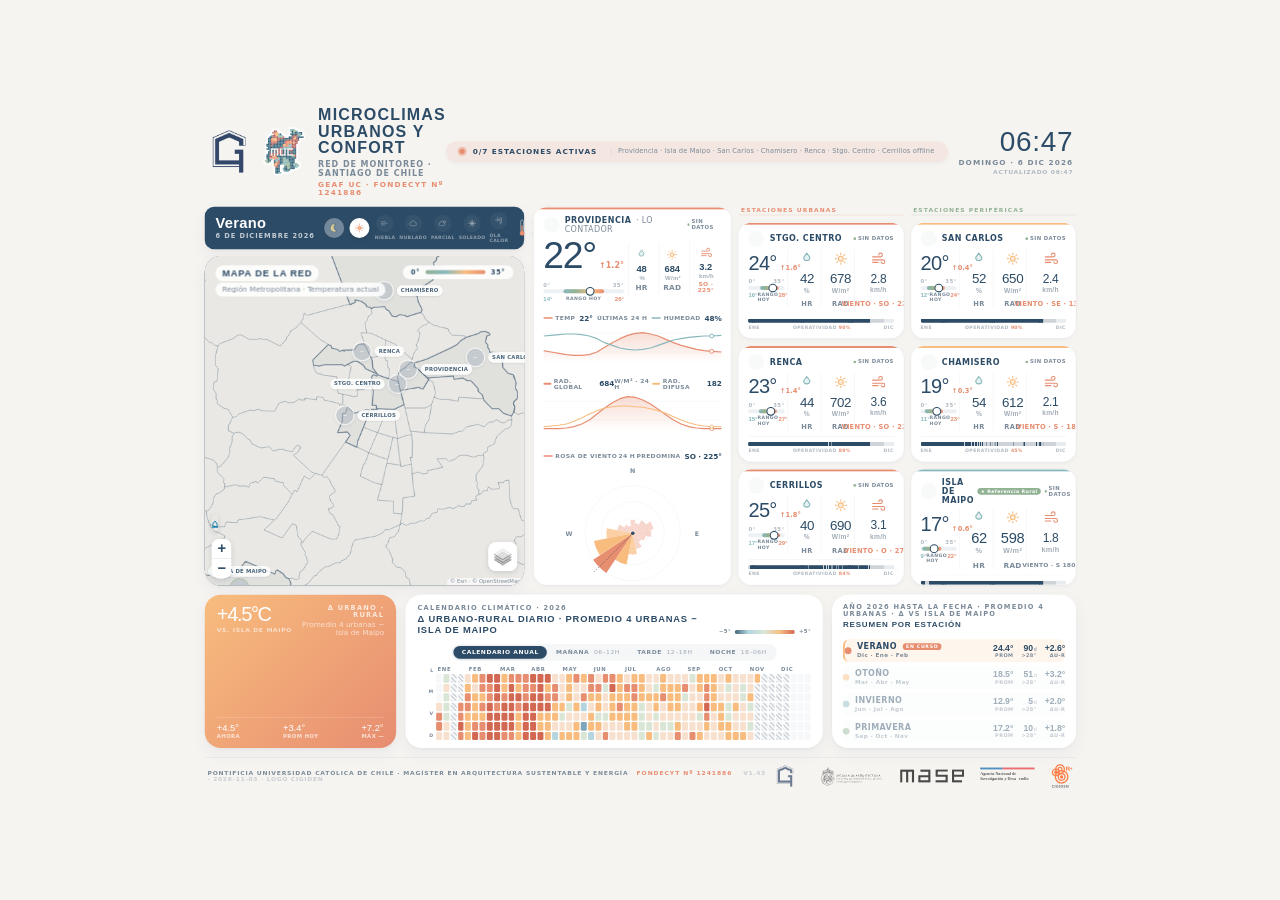
==== commit 10ee89f7: "Add files via upload" ====
--- a/index.html
+++ b/index.html
@@ -6,7 +6,7 @@
 <meta name="format-detection" content="telephone=no">
 <meta name="apple-mobile-web-app-capable" content="yes">
 <title>MUC — Microclimas Urbanos y Confort</title>
-<link rel="stylesheet" href="style.css?v=142">
+<link rel="stylesheet" href="style.css?v=143">
 <link rel="stylesheet" href="libs/leaflet/leaflet.css">
 </head>
 <body>
@@ -699,13 +699,14 @@
       <div class="footer-text">
         Pontificia Universidad Católica de Chile · Magíster en Arquitectura Sustentable y Energía
         <span class="fondecyt-num">FONDECYT Nº 1241886</span>
-        <span class="dashboard-version">v1.42 · 2026-10-21 · viento en km/h</span>
+        <span class="dashboard-version">v1.43 · 2026-11-03 · logo CIGIDEN</span>
       </div>
       <div class="footer-logos">
         <div class="footer-logo geaf"></div>
         <div class="footer-logo uc"></div>
         <div class="footer-logo mase"></div>
         <div class="footer-logo anid-text"></div>
+        <div class="footer-logo cigiden" role="img" aria-label="CIGIDEN"></div>
       </div>
     </footer>
 
@@ -713,9 +714,9 @@
 </div>
 
 <script src="libs/leaflet/leaflet.js"></script>
-<script src="data.js?v=142"></script>
-<script src="app.js?v=142"></script>
-<script src="mapa.js?v=142"></script>
+<script src="data.js?v=143"></script>
+<script src="app.js?v=143"></script>
+<script src="mapa.js?v=143"></script>
 
 </body>
 </html>
--- a/style.css
+++ b/style.css
@@ -852,6 +852,11 @@
   .footer-logo.anid-text {
     background-image: url('Logos e imagenes/Logo_Anid.svg');
     width: 82px; height: 26px;
+  }
+  /* Logo vertical (proporción 0.88) — más alto que el resto para que "CIGIDEN" se lea */
+  .footer-logo.cigiden {
+    background-image: url('Logos e imagenes/Logo_CIGIDEN.svg');
+    width: 34px; height: 38px;
   }
 
   .toggle-bar {
@@ -1526,6 +1531,7 @@
     .footer-logo.uc { width: 70px; height: 22px; }
     .footer-logo.mase { width: 66px; height: 16px; }
     .footer-logo.anid-text { width: 58px; height: 20px; }
+    .footer-logo.cigiden { width: 24px; height: 27px; }
   }
 
   /* Mobile landscape muy chico (<480px) — más compacto aún */
